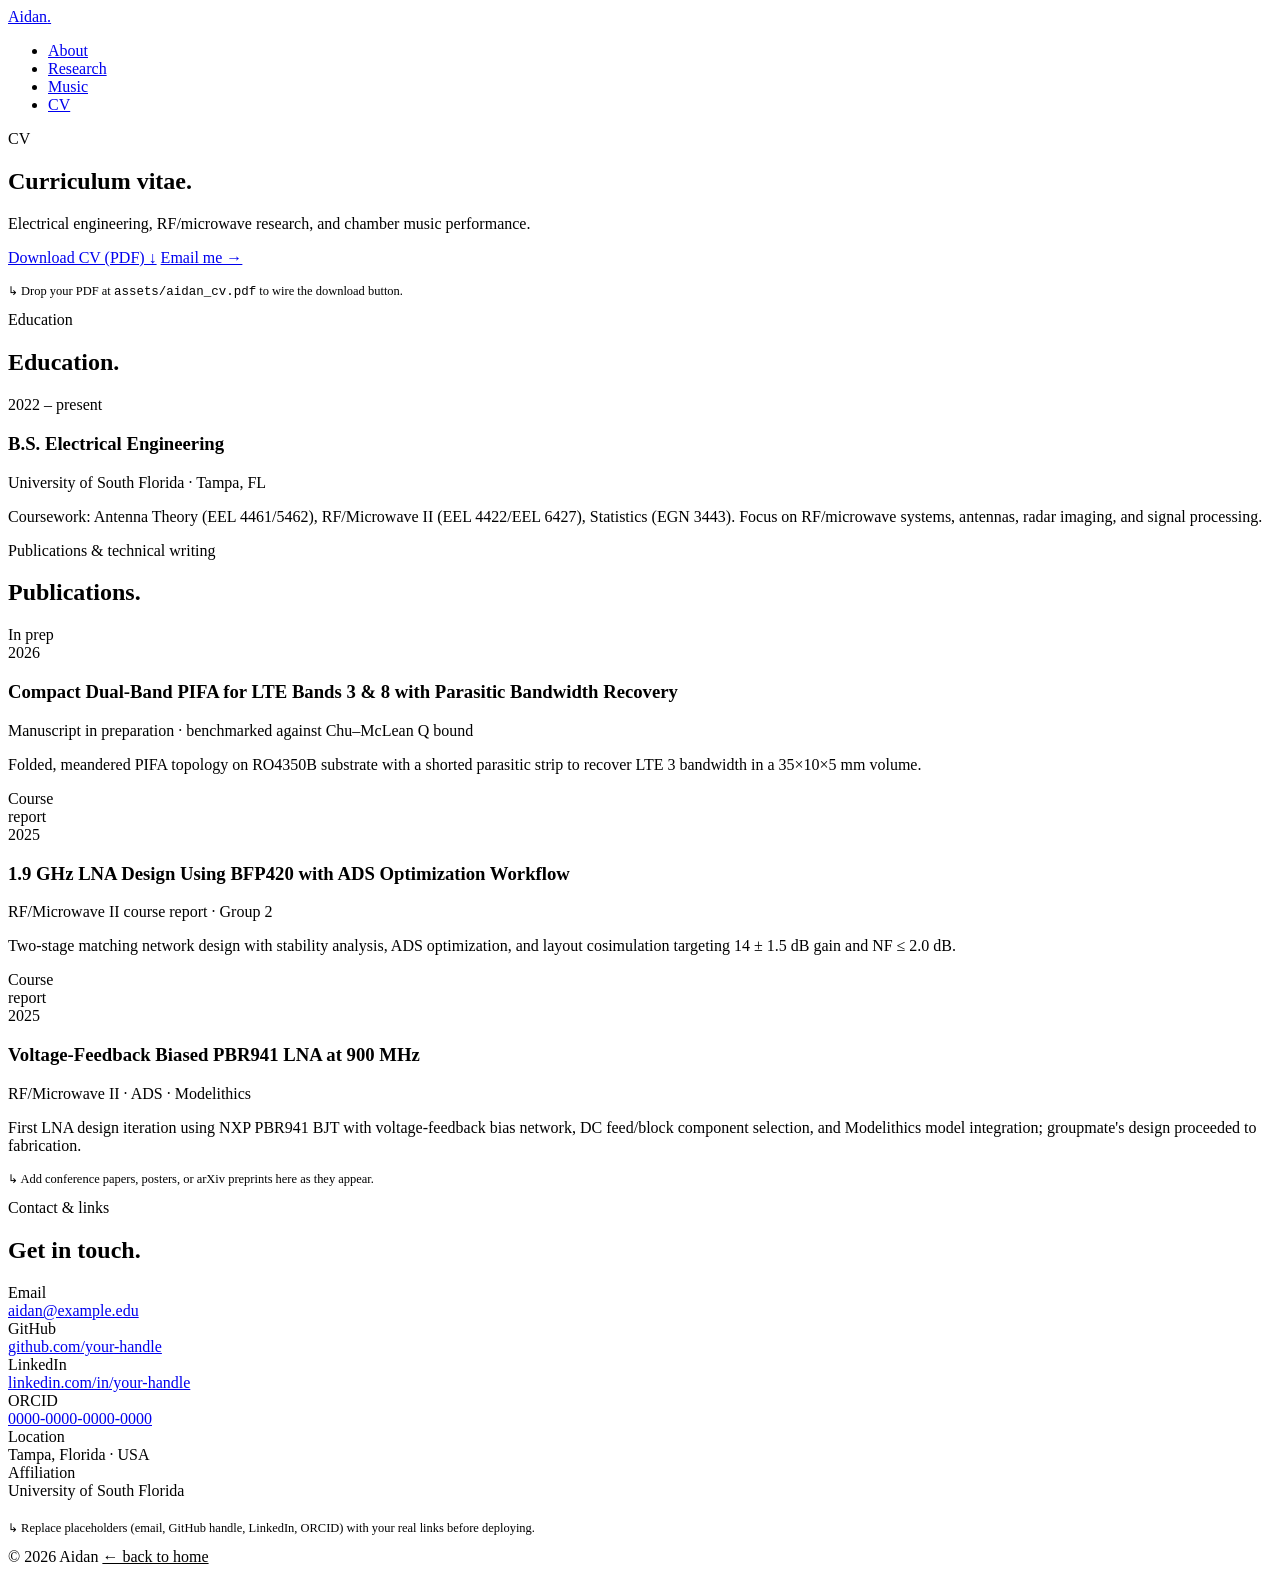
==== cv.html @ 599b4928 "Website" ====
<!DOCTYPE html>
<html lang="en">
<head>
<meta charset="UTF-8" />
<meta name="viewport" content="width=device-width, initial-scale=1.0" />
<title>CV — Aidan</title>
<meta name="description" content="CV, publications, and contact for Aidan." />
<link rel="stylesheet" href="assets/style.css" />
</head>
<body>

<header class="site">
  <nav class="site">
    <a href="index.html" class="brand">Aidan<span class="dot">.</span></a>
    <ul>
      <li><a href="index.html">About</a></li>
      <li><a href="research.html">Research</a></li>
      <li><a href="music.html">Music</a></li>
      <li><a href="cv.html" class="active">CV</a></li>
    </ul>
  </nav>
</header>

<main>

  <section>
    <span class="eyebrow">CV</span>
    <h2>Curriculum vitae.</h2>
    <p class="lead">Electrical engineering, RF/microwave research, and chamber music performance.</p>
    <div class="cta-row" style="margin-top:1rem;">
      <a href="assets/aidan_cv.pdf" class="btn">Download CV (PDF) ↓</a>
      <a href="mailto:aidan@example.edu" class="btn burgundy">Email me →</a>
    </div>
    <p style="margin-top:1rem; font-family:var(--mono); font-size:0.78rem; color:var(--muted);">
      ↳ Drop your PDF at <code>assets/aidan_cv.pdf</code> to wire the download button.
    </p>
  </section>

  <section>
    <span class="eyebrow eng">Education</span>
    <h2>Education.</h2>
    <div class="entry">
      <div class="side">2022 – present</div>
      <div class="body">
        <h3>B.S. Electrical Engineering</h3>
        <div class="meta">University of South Florida · Tampa, FL</div>
        <p>Coursework: Antenna Theory (EEL 4461/5462), RF/Microwave II (EEL 4422/EEL 6427), Statistics (EGN 3443). Focus on RF/microwave systems, antennas, radar imaging, and signal processing.</p>
      </div>
    </div>
  </section>

  <section>
    <span class="eyebrow eng">Publications &amp; technical writing</span>
    <h2>Publications.</h2>

    <div class="entry">
      <div class="side">In prep<br />2026</div>
      <div class="body">
        <h3>Compact Dual-Band PIFA for LTE Bands 3 &amp; 8 with Parasitic Bandwidth Recovery</h3>
        <div class="meta">Manuscript in preparation · benchmarked against Chu–McLean Q bound</div>
        <p>Folded, meandered PIFA topology on RO4350B substrate with a shorted parasitic strip to recover LTE 3 bandwidth in a 35×10×5 mm volume.</p>
      </div>
    </div>

    <div class="entry">
      <div class="side">Course<br />report<br />2025</div>
      <div class="body">
        <h3>1.9 GHz LNA Design Using BFP420 with ADS Optimization Workflow</h3>
        <div class="meta">RF/Microwave II course report · Group 2</div>
        <p>Two-stage matching network design with stability analysis, ADS optimization, and layout cosimulation targeting 14 ± 1.5 dB gain and NF ≤ 2.0 dB.</p>
      </div>
    </div>

    <div class="entry">
      <div class="side">Course<br />report<br />2025</div>
      <div class="body">
        <h3>Voltage-Feedback Biased PBR941 LNA at 900 MHz</h3>
        <div class="meta">RF/Microwave II · ADS · Modelithics</div>
        <p>First LNA design iteration using NXP PBR941 BJT with voltage-feedback bias network, DC feed/block component selection, and Modelithics model integration; groupmate's design proceeded to fabrication.</p>
      </div>
    </div>

    <p style="font-family:var(--mono); font-size:0.78rem; color:var(--muted); margin-top:1rem;">
      ↳ Add conference papers, posters, or arXiv preprints here as they appear.
    </p>
  </section>

  <section>
    <span class="eyebrow">Contact &amp; links</span>
    <h2>Get in touch.</h2>
    <div class="contact-grid">
      <div class="contact-card">
        <div class="label">Email</div>
        <div class="value"><a href="mailto:aidan@example.edu">aidan@example.edu</a></div>
      </div>
      <div class="contact-card">
        <div class="label">GitHub</div>
        <div class="value"><a href="https://github.com/your-handle">github.com/your-handle</a></div>
      </div>
      <div class="contact-card">
        <div class="label">LinkedIn</div>
        <div class="value"><a href="https://linkedin.com/in/your-handle">linkedin.com/in/your-handle</a></div>
      </div>
      <div class="contact-card">
        <div class="label">ORCID</div>
        <div class="value"><a href="https://orcid.org/0000-0000-0000-0000">0000-0000-0000-0000</a></div>
      </div>
      <div class="contact-card">
        <div class="label">Location</div>
        <div class="value">Tampa, Florida · USA</div>
      </div>
      <div class="contact-card">
        <div class="label">Affiliation</div>
        <div class="value">University of South Florida</div>
      </div>
    </div>
    <p style="margin-top:1.25rem; font-family:var(--mono); font-size:0.78rem; color:var(--muted);">
      ↳ Replace placeholders (email, GitHub handle, LinkedIn, ORCID) with your real links before deploying.
    </p>
  </section>

</main>

<footer class="site">
  <span>© 2026 Aidan</span>
  <span><a href="index.html" style="color:inherit;">← back to home</a></span>
</footer>

</body>
</html>
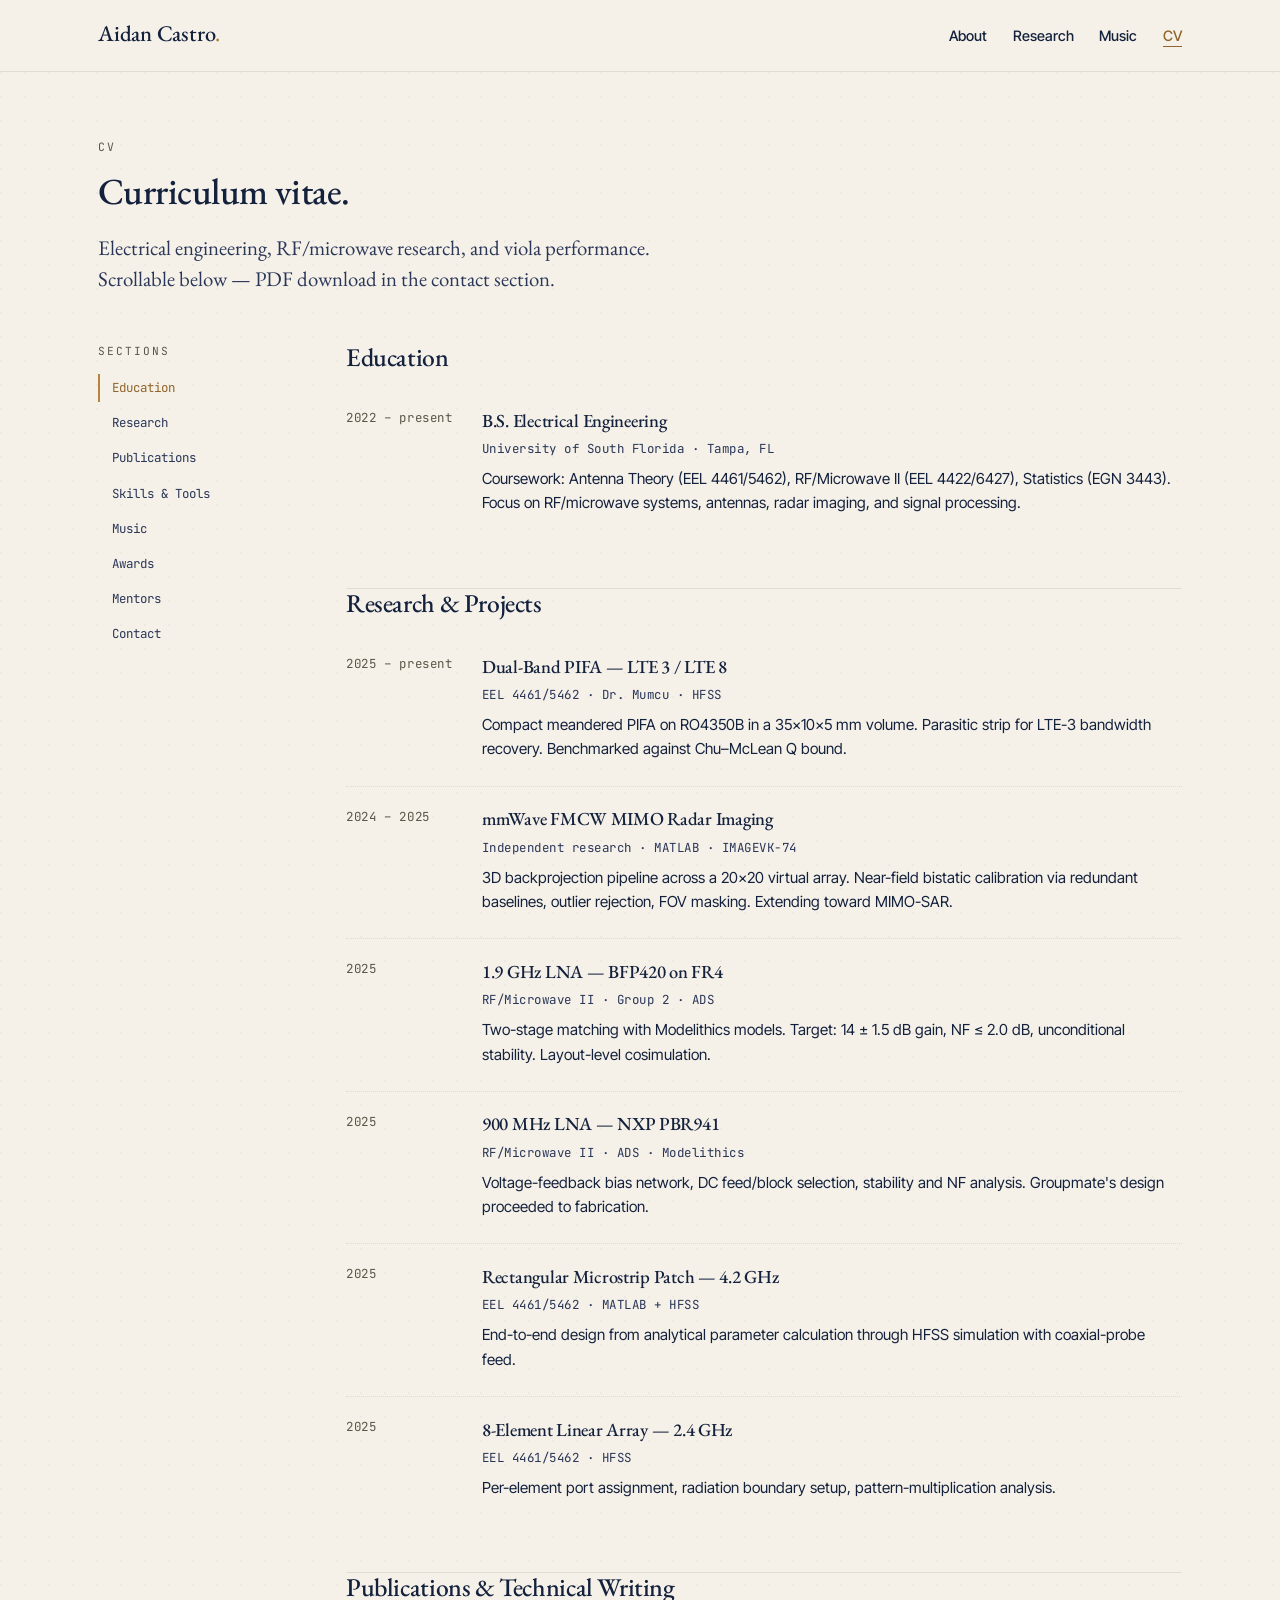
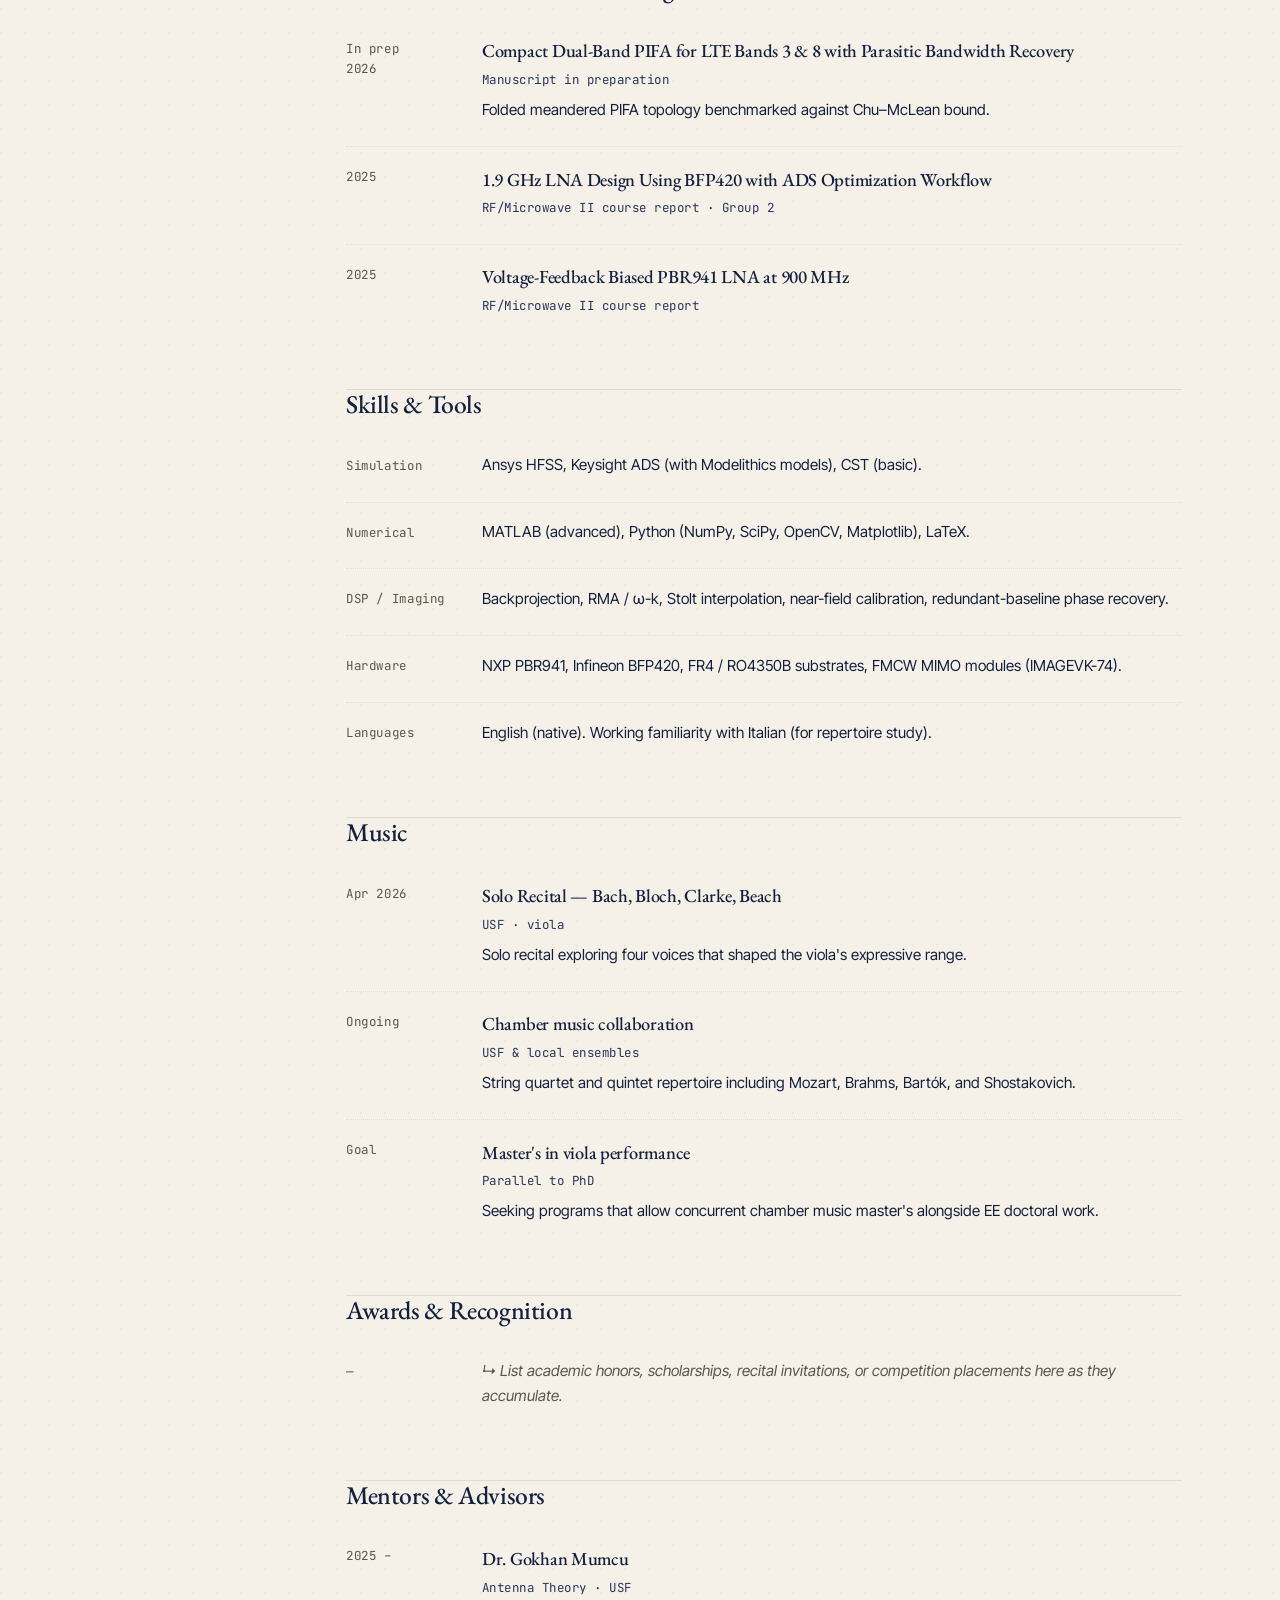
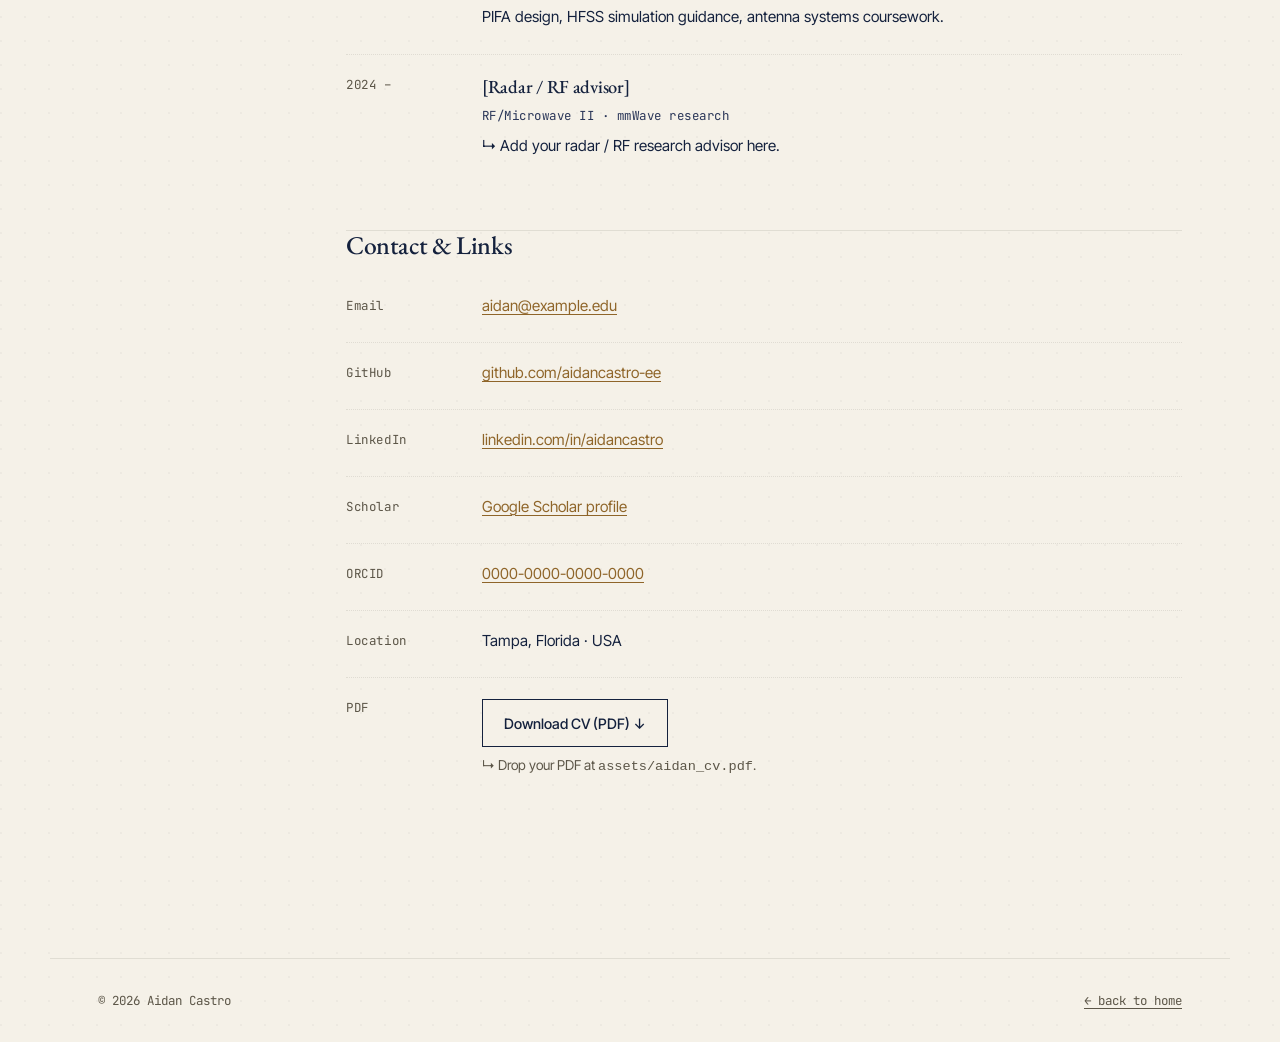
==== commit 25f59e34: "no folders" ====
--- a/cv.html
+++ b/cv.html
@@ -3,15 +3,15 @@
 <head>
 <meta charset="UTF-8" />
 <meta name="viewport" content="width=device-width, initial-scale=1.0" />
-<title>CV — Aidan</title>
-<meta name="description" content="CV, publications, and contact for Aidan." />
+<title>CV — Aidan Castro</title>
+<meta name="description" content="Scrollable CV for Aidan Castro — electrical engineering, RF/microwave research, viola performance." />
 <link rel="stylesheet" href="assets/style.css" />
 </head>
 <body>
 
 <header class="site">
   <nav class="site">
-    <a href="index.html" class="brand">Aidan<span class="dot">.</span></a>
+    <a href="index.html" class="brand">Aidan Castro<span class="dot">.</span></a>
     <ul>
       <li><a href="index.html">About</a></li>
       <li><a href="research.html">Research</a></li>
@@ -23,108 +23,268 @@
 
 <main>
 
-  <section>
+  <section style="border-bottom: none; padding-bottom: 1rem;">
     <span class="eyebrow">CV</span>
     <h2>Curriculum vitae.</h2>
-    <p class="lead">Electrical engineering, RF/microwave research, and chamber music performance.</p>
-    <div class="cta-row" style="margin-top:1rem;">
-      <a href="assets/aidan_cv.pdf" class="btn">Download CV (PDF) ↓</a>
-      <a href="mailto:aidan@example.edu" class="btn burgundy">Email me →</a>
-    </div>
-    <p style="margin-top:1rem; font-family:var(--mono); font-size:0.78rem; color:var(--muted);">
-      ↳ Drop your PDF at <code>assets/aidan_cv.pdf</code> to wire the download button.
-    </p>
+    <p class="lead">Electrical engineering, RF/microwave research, and viola performance. Scrollable below — PDF download in the contact section.</p>
   </section>
 
-  <section>
-    <span class="eyebrow eng">Education</span>
-    <h2>Education.</h2>
-    <div class="entry">
-      <div class="side">2022 – present</div>
-      <div class="body">
-        <h3>B.S. Electrical Engineering</h3>
-        <div class="meta">University of South Florida · Tampa, FL</div>
-        <p>Coursework: Antenna Theory (EEL 4461/5462), RF/Microwave II (EEL 4422/EEL 6427), Statistics (EGN 3443). Focus on RF/microwave systems, antennas, radar imaging, and signal processing.</p>
+  <section style="padding-top: 0; border-bottom: none;">
+    <div class="cv-layout">
+
+      <!-- Sticky left nav -->
+      <aside class="cv-nav">
+        <div class="label">Sections</div>
+        <ul>
+          <li><a href="#education" class="active">Education</a></li>
+          <li><a href="#research">Research</a></li>
+          <li><a href="#publications">Publications</a></li>
+          <li><a href="#skills">Skills &amp; Tools</a></li>
+          <li><a href="#music">Music</a></li>
+          <li><a href="#awards">Awards</a></li>
+          <li><a href="#mentors">Mentors</a></li>
+          <li><a href="#contact">Contact</a></li>
+        </ul>
+      </aside>
+
+      <!-- Scrolling content -->
+      <div class="cv-content">
+
+        <section id="education">
+          <h2>Education</h2>
+          <div class="cv-item">
+            <div class="when">2022 – present</div>
+            <div>
+              <h4>B.S. Electrical Engineering</h4>
+              <div class="where">University of South Florida · Tampa, FL</div>
+              <p>Coursework: Antenna Theory (EEL 4461/5462), RF/Microwave II (EEL 4422/6427), Statistics (EGN 3443). Focus on RF/microwave systems, antennas, radar imaging, and signal processing.</p>
+            </div>
+          </div>
+        </section>
+
+        <section id="research">
+          <h2>Research &amp; Projects</h2>
+          <div class="cv-item">
+            <div class="when">2025 – present</div>
+            <div>
+              <h4>Dual-Band PIFA — LTE 3 / LTE 8</h4>
+              <div class="where">EEL 4461/5462 · Dr. Mumcu · HFSS</div>
+              <p>Compact meandered PIFA on RO4350B in a 35×10×5 mm volume. Parasitic strip for LTE-3 bandwidth recovery. Benchmarked against Chu&ndash;McLean Q bound.</p>
+            </div>
+          </div>
+          <div class="cv-item">
+            <div class="when">2024 – 2025</div>
+            <div>
+              <h4>mmWave FMCW MIMO Radar Imaging</h4>
+              <div class="where">Independent research · MATLAB · IMAGEVK-74</div>
+              <p>3D backprojection pipeline across a 20×20 virtual array. Near-field bistatic calibration via redundant baselines, outlier rejection, FOV masking. Extending toward MIMO-SAR.</p>
+            </div>
+          </div>
+          <div class="cv-item">
+            <div class="when">2025</div>
+            <div>
+              <h4>1.9 GHz LNA — BFP420 on FR4</h4>
+              <div class="where">RF/Microwave II · Group 2 · ADS</div>
+              <p>Two-stage matching with Modelithics models. Target: 14 ± 1.5 dB gain, NF ≤ 2.0 dB, unconditional stability. Layout-level cosimulation.</p>
+            </div>
+          </div>
+          <div class="cv-item">
+            <div class="when">2025</div>
+            <div>
+              <h4>900 MHz LNA — NXP PBR941</h4>
+              <div class="where">RF/Microwave II · ADS · Modelithics</div>
+              <p>Voltage-feedback bias network, DC feed/block selection, stability and NF analysis. Groupmate's design proceeded to fabrication.</p>
+            </div>
+          </div>
+          <div class="cv-item">
+            <div class="when">2025</div>
+            <div>
+              <h4>Rectangular Microstrip Patch — 4.2 GHz</h4>
+              <div class="where">EEL 4461/5462 · MATLAB + HFSS</div>
+              <p>End-to-end design from analytical parameter calculation through HFSS simulation with coaxial-probe feed.</p>
+            </div>
+          </div>
+          <div class="cv-item">
+            <div class="when">2025</div>
+            <div>
+              <h4>8-Element Linear Array — 2.4 GHz</h4>
+              <div class="where">EEL 4461/5462 · HFSS</div>
+              <p>Per-element port assignment, radiation boundary setup, pattern-multiplication analysis.</p>
+            </div>
+          </div>
+        </section>
+
+        <section id="publications">
+          <h2>Publications &amp; Technical Writing</h2>
+          <div class="cv-item">
+            <div class="when">In prep<br>2026</div>
+            <div>
+              <h4>Compact Dual-Band PIFA for LTE Bands 3 &amp; 8 with Parasitic Bandwidth Recovery</h4>
+              <div class="where">Manuscript in preparation</div>
+              <p>Folded meandered PIFA topology benchmarked against Chu&ndash;McLean bound.</p>
+            </div>
+          </div>
+          <div class="cv-item">
+            <div class="when">2025</div>
+            <div>
+              <h4>1.9 GHz LNA Design Using BFP420 with ADS Optimization Workflow</h4>
+              <div class="where">RF/Microwave II course report · Group 2</div>
+            </div>
+          </div>
+          <div class="cv-item">
+            <div class="when">2025</div>
+            <div>
+              <h4>Voltage-Feedback Biased PBR941 LNA at 900 MHz</h4>
+              <div class="where">RF/Microwave II course report</div>
+            </div>
+          </div>
+        </section>
+
+        <section id="skills">
+          <h2>Skills &amp; Tools</h2>
+          <div class="cv-item">
+            <div class="when">Simulation</div>
+            <div><p>Ansys HFSS, Keysight ADS (with Modelithics models), CST (basic).</p></div>
+          </div>
+          <div class="cv-item">
+            <div class="when">Numerical</div>
+            <div><p>MATLAB (advanced), Python (NumPy, SciPy, OpenCV, Matplotlib), LaTeX.</p></div>
+          </div>
+          <div class="cv-item">
+            <div class="when">DSP / Imaging</div>
+            <div><p>Backprojection, RMA / ω-k, Stolt interpolation, near-field calibration, redundant-baseline phase recovery.</p></div>
+          </div>
+          <div class="cv-item">
+            <div class="when">Hardware</div>
+            <div><p>NXP PBR941, Infineon BFP420, FR4 / RO4350B substrates, FMCW MIMO modules (IMAGEVK-74).</p></div>
+          </div>
+          <div class="cv-item">
+            <div class="when">Languages</div>
+            <div><p>English (native). Working familiarity with Italian (for repertoire study).</p></div>
+          </div>
+        </section>
+
+        <section id="music">
+          <h2>Music</h2>
+          <div class="cv-item">
+            <div class="when">Apr 2026</div>
+            <div>
+              <h4>Solo Recital — Bach, Bloch, Clarke, Beach</h4>
+              <div class="where">USF · viola</div>
+              <p>Solo recital exploring four voices that shaped the viola's expressive range.</p>
+            </div>
+          </div>
+          <div class="cv-item">
+            <div class="when">Ongoing</div>
+            <div>
+              <h4>Chamber music collaboration</h4>
+              <div class="where">USF &amp; local ensembles</div>
+              <p>String quartet and quintet repertoire including Mozart, Brahms, Bartók, and Shostakovich.</p>
+            </div>
+          </div>
+          <div class="cv-item">
+            <div class="when">Goal</div>
+            <div>
+              <h4>Master's in viola performance</h4>
+              <div class="where">Parallel to PhD</div>
+              <p>Seeking programs that allow concurrent chamber music master's alongside EE doctoral work.</p>
+            </div>
+          </div>
+        </section>
+
+        <section id="awards">
+          <h2>Awards &amp; Recognition</h2>
+          <div class="cv-item">
+            <div class="when">—</div>
+            <div>
+              <p style="color: var(--ink-mute); font-style: italic;">↳ List academic honors, scholarships, recital invitations, or competition placements here as they accumulate.</p>
+            </div>
+          </div>
+        </section>
+
+        <section id="mentors">
+          <h2>Mentors &amp; Advisors</h2>
+          <div class="cv-item">
+            <div class="when">2025 –</div>
+            <div>
+              <h4>Dr. Gokhan Mumcu</h4>
+              <div class="where">Antenna Theory · USF</div>
+              <p>PIFA design, HFSS simulation guidance, antenna systems coursework.</p>
+            </div>
+          </div>
+          <div class="cv-item">
+            <div class="when">2024 –</div>
+            <div>
+              <h4>[Radar / RF advisor]</h4>
+              <div class="where">RF/Microwave II · mmWave research</div>
+              <p>↳ Add your radar / RF research advisor here.</p>
+            </div>
+          </div>
+        </section>
+
+        <section id="contact">
+          <h2>Contact &amp; Links</h2>
+          <div class="cv-item">
+            <div class="when">Email</div>
+            <div><p><a href="mailto:aidan@example.edu">aidan@example.edu</a></p></div>
+          </div>
+          <div class="cv-item">
+            <div class="when">GitHub</div>
+            <div><p><a href="https://github.com/aidancastro-ee">github.com/aidancastro-ee</a></p></div>
+          </div>
+          <div class="cv-item">
+            <div class="when">LinkedIn</div>
+            <div><p><a href="https://linkedin.com/in/aidancastro">linkedin.com/in/aidancastro</a></p></div>
+          </div>
+          <div class="cv-item">
+            <div class="when">Scholar</div>
+            <div><p><a href="https://scholar.google.com/">Google Scholar profile</a></p></div>
+          </div>
+          <div class="cv-item">
+            <div class="when">ORCID</div>
+            <div><p><a href="https://orcid.org/">0000-0000-0000-0000</a></p></div>
+          </div>
+          <div class="cv-item">
+            <div class="when">Location</div>
+            <div><p>Tampa, Florida · USA</p></div>
+          </div>
+          <div class="cv-item">
+            <div class="when">PDF</div>
+            <div>
+              <p><a href="assets/aidan_cv.pdf" class="btn ink" style="margin-top:0.25rem;">Download CV (PDF) ↓</a></p>
+              <p style="margin-top:0.5rem; color: var(--ink-mute); font-size: 0.85rem;">↳ Drop your PDF at <code>assets/aidan_cv.pdf</code>.</p>
+            </div>
+          </div>
+        </section>
+
       </div>
     </div>
   </section>
 
-  <section>
-    <span class="eyebrow eng">Publications &amp; technical writing</span>
-    <h2>Publications.</h2>
-
-    <div class="entry">
-      <div class="side">In prep<br />2026</div>
-      <div class="body">
-        <h3>Compact Dual-Band PIFA for LTE Bands 3 &amp; 8 with Parasitic Bandwidth Recovery</h3>
-        <div class="meta">Manuscript in preparation · benchmarked against Chu–McLean Q bound</div>
-        <p>Folded, meandered PIFA topology on RO4350B substrate with a shorted parasitic strip to recover LTE 3 bandwidth in a 35×10×5 mm volume.</p>
-      </div>
-    </div>
-
-    <div class="entry">
-      <div class="side">Course<br />report<br />2025</div>
-      <div class="body">
-        <h3>1.9 GHz LNA Design Using BFP420 with ADS Optimization Workflow</h3>
-        <div class="meta">RF/Microwave II course report · Group 2</div>
-        <p>Two-stage matching network design with stability analysis, ADS optimization, and layout cosimulation targeting 14 ± 1.5 dB gain and NF ≤ 2.0 dB.</p>
-      </div>
-    </div>
-
-    <div class="entry">
-      <div class="side">Course<br />report<br />2025</div>
-      <div class="body">
-        <h3>Voltage-Feedback Biased PBR941 LNA at 900 MHz</h3>
-        <div class="meta">RF/Microwave II · ADS · Modelithics</div>
-        <p>First LNA design iteration using NXP PBR941 BJT with voltage-feedback bias network, DC feed/block component selection, and Modelithics model integration; groupmate's design proceeded to fabrication.</p>
-      </div>
-    </div>
-
-    <p style="font-family:var(--mono); font-size:0.78rem; color:var(--muted); margin-top:1rem;">
-      ↳ Add conference papers, posters, or arXiv preprints here as they appear.
-    </p>
-  </section>
-
-  <section>
-    <span class="eyebrow">Contact &amp; links</span>
-    <h2>Get in touch.</h2>
-    <div class="contact-grid">
-      <div class="contact-card">
-        <div class="label">Email</div>
-        <div class="value"><a href="mailto:aidan@example.edu">aidan@example.edu</a></div>
-      </div>
-      <div class="contact-card">
-        <div class="label">GitHub</div>
-        <div class="value"><a href="https://github.com/your-handle">github.com/your-handle</a></div>
-      </div>
-      <div class="contact-card">
-        <div class="label">LinkedIn</div>
-        <div class="value"><a href="https://linkedin.com/in/your-handle">linkedin.com/in/your-handle</a></div>
-      </div>
-      <div class="contact-card">
-        <div class="label">ORCID</div>
-        <div class="value"><a href="https://orcid.org/0000-0000-0000-0000">0000-0000-0000-0000</a></div>
-      </div>
-      <div class="contact-card">
-        <div class="label">Location</div>
-        <div class="value">Tampa, Florida · USA</div>
-      </div>
-      <div class="contact-card">
-        <div class="label">Affiliation</div>
-        <div class="value">University of South Florida</div>
-      </div>
-    </div>
-    <p style="margin-top:1.25rem; font-family:var(--mono); font-size:0.78rem; color:var(--muted);">
-      ↳ Replace placeholders (email, GitHub handle, LinkedIn, ORCID) with your real links before deploying.
-    </p>
-  </section>
-
 </main>
 
 <footer class="site">
-  <span>© 2026 Aidan</span>
+  <span>© 2026 Aidan Castro</span>
   <span><a href="index.html" style="color:inherit;">← back to home</a></span>
 </footer>
 
+<!-- Sticky-nav active-section highlighting -->
+<script>
+(function() {
+  const links = document.querySelectorAll('.cv-nav a');
+  const sections = Array.from(links).map(a => document.querySelector(a.getAttribute('href'))).filter(Boolean);
+  function onScroll() {
+    let activeIdx = 0;
+    const offset = 120;
+    for (let i = 0; i < sections.length; i++) {
+      if (sections[i].getBoundingClientRect().top - offset <= 0) activeIdx = i;
+    }
+    links.forEach((a, i) => a.classList.toggle('active', i === activeIdx));
+  }
+  window.addEventListener('scroll', onScroll, { passive: true });
+  onScroll();
+})();
+</script>
+
 </body>
 </html>
--- a/assets/style.css
+++ b/assets/style.css
@@ -0,0 +1,491 @@
+/* ============================================================
+   Aidan Castro — personal site v2
+   Warm dual-identity: engineering copper + music burgundy
+   References: Valtorta (Owlstown), Rumpf (raymondrumpf.com)
+   ============================================================ */
+
+@import url('https://fonts.googleapis.com/css2?family=EB+Garamond:ital,wght@0,400;0,500;0,600;1,400&family=Inter+Tight:wght@400;500;600;700&family=JetBrains+Mono:wght@400;500&display=swap');
+
+:root {
+  --paper:        #f5f1e8;
+  --paper-deep:   #ebe4d3;
+  --paper-dark:   #1f1c14;
+  --ink:          #14213d;
+  --ink-soft:     #2a3658;
+  --ink-mute:     #5c5648;
+
+  --copper:       #b8843d;
+  --copper-deep:  #8f6529;
+  --copper-soft:  #d4a368;
+
+  --burgundy:     #7a2e2e;
+  --burgundy-soft:#a14545;
+
+  --rule:         #2a26201a;
+  --rule-strong:  #2a262033;
+
+  --serif: 'EB Garamond', 'Iowan Old Style', Georgia, serif;
+  --sans:  'Inter Tight', -apple-system, BlinkMacSystemFont, sans-serif;
+  --mono:  'JetBrains Mono', ui-monospace, 'SF Mono', Menlo, monospace;
+
+  --maxw: 1180px;
+  --gutter: clamp(1.25rem, 4vw, 3rem);
+}
+
+* { box-sizing: border-box; margin: 0; padding: 0; }
+html { scroll-behavior: smooth; }
+
+body {
+  background: var(--paper);
+  color: var(--ink);
+  font-family: var(--sans);
+  font-size: 17px;
+  line-height: 1.6;
+  -webkit-font-smoothing: antialiased;
+  -moz-osx-font-smoothing: grayscale;
+  background-image: radial-gradient(circle at 1px 1px, rgba(42,38,32,0.035) 1px, transparent 0);
+  background-size: 24px 24px;
+}
+
+/* nav */
+header.site {
+  border-bottom: 1px solid var(--rule);
+  position: sticky; top: 0; z-index: 50;
+  backdrop-filter: blur(10px);
+  background: rgba(245,241,232,0.92);
+}
+nav.site {
+  max-width: var(--maxw); margin: 0 auto;
+  padding: 1rem var(--gutter);
+  display: flex; align-items: baseline; justify-content: space-between; gap: 2rem;
+}
+nav.site .brand {
+  font-family: var(--serif); font-size: 1.4rem; font-weight: 500;
+  letter-spacing: -0.01em; text-decoration: none; color: var(--ink);
+}
+nav.site .brand .dot { color: var(--copper); }
+nav.site ul {
+  list-style: none; display: flex; gap: 1.6rem;
+  font-family: var(--sans); font-size: 0.9rem; font-weight: 500;
+}
+nav.site a {
+  color: var(--ink); text-decoration: none;
+  padding-bottom: 2px; border-bottom: 1px solid transparent;
+  transition: border-color 0.2s, color 0.2s;
+}
+nav.site a:hover { border-bottom-color: var(--copper); }
+nav.site a.active { color: var(--copper-deep); border-bottom-color: var(--copper-deep); }
+nav.site a.active.music { color: var(--burgundy); border-bottom-color: var(--burgundy); }
+
+main { max-width: var(--maxw); margin: 0 auto; padding: 0 var(--gutter); }
+section { padding: 3.75rem 0; border-bottom: 1px solid var(--rule); }
+section:last-of-type { border-bottom: none; }
+
+.eyebrow {
+  font-family: var(--mono); font-size: 0.72rem;
+  letter-spacing: 0.18em; text-transform: uppercase;
+  color: var(--ink-mute); margin-bottom: 0.85rem; display: inline-block;
+}
+.eyebrow.music { color: var(--burgundy); }
+.eyebrow.eng   { color: var(--copper-deep); }
+
+h1, h2, h3, h4 {
+  font-family: var(--serif); font-weight: 500;
+  letter-spacing: -0.015em; color: var(--ink);
+}
+h1 { font-size: clamp(2.3rem, 5.5vw, 3.8rem); line-height: 1.05; }
+h2 { font-size: clamp(1.7rem, 3.2vw, 2.3rem); line-height: 1.15; margin-bottom: 1.25rem; }
+h3 { font-size: 1.3rem; line-height: 1.3; margin-bottom: 0.5rem; }
+h4 { font-size: 1.05rem; font-weight: 600; }
+
+p { margin-bottom: 1rem; }
+p.lead {
+  font-family: var(--serif); font-size: 1.3rem; line-height: 1.5;
+  color: var(--ink-soft); max-width: 56ch;
+}
+
+a { color: var(--copper-deep); text-decoration-thickness: 1px; text-underline-offset: 3px; }
+a:hover { color: var(--copper); }
+a.music-link { color: var(--burgundy); }
+a.music-link:hover { color: var(--burgundy-soft); }
+
+/* HERO */
+.hero-v2 { padding-top: 0; border-bottom: 1px solid var(--rule); }
+.hero-banner {
+  height: 220px;
+  background:
+    linear-gradient(180deg, rgba(20,33,61,0) 60%, rgba(245,241,232,0.6) 100%),
+    repeating-linear-gradient(90deg, var(--ink) 0 1px, transparent 1px 18px),
+    repeating-linear-gradient(0deg, var(--ink) 0 1px, transparent 1px 18px),
+    linear-gradient(135deg, var(--paper-deep) 0%, var(--paper) 60%, #e6d9b8 100%);
+  background-blend-mode: multiply, multiply, multiply, normal;
+  opacity: 0.95; position: relative; overflow: hidden;
+}
+.hero-banner::after {
+  content: ''; position: absolute;
+  top: 50%; right: -50px;
+  width: 280px; height: 280px;
+  transform: translateY(-50%);
+  background: radial-gradient(circle,
+    transparent 30%, var(--copper) 30% 31%, transparent 31% 45%,
+    var(--copper) 45% 46%, transparent 46% 60%, var(--copper) 60% 61%, transparent 61%);
+  opacity: 0.25; border-radius: 50%;
+}
+.hero-identity {
+  max-width: var(--maxw); margin: 0 auto;
+  padding: 0 var(--gutter);
+  display: grid; grid-template-columns: 200px 1fr;
+  gap: 2rem; align-items: end;
+  position: relative; margin-top: -110px; padding-bottom: 2.5rem;
+}
+.headshot {
+  width: 200px; height: 200px; border-radius: 50%;
+  border: 5px solid var(--paper);
+  background: var(--paper-deep);
+  overflow: hidden;
+  box-shadow: 0 8px 24px rgba(20,33,61,0.15);
+  display: flex; align-items: center; justify-content: center;
+}
+.headshot img { width: 100%; height: 100%; object-fit: cover; }
+.headshot .placeholder {
+  font-family: var(--mono); font-size: 0.7rem;
+  text-align: center; color: var(--ink-mute); padding: 1rem;
+}
+.hero-identity .name-block { padding-bottom: 0.5rem; }
+.hero-identity h1 { margin-bottom: 0.4rem; }
+.hero-identity .role {
+  font-family: var(--mono); font-size: 0.78rem;
+  letter-spacing: 0.18em; text-transform: uppercase;
+  color: var(--copper-deep); margin-bottom: 1rem;
+}
+.hero-identity .affiliation {
+  font-family: var(--serif); font-size: 1.05rem;
+  color: var(--ink-soft); margin-bottom: 1rem;
+}
+.hero-identity .socials {
+  display: flex; gap: 0.6rem; flex-wrap: wrap;
+  font-family: var(--mono); font-size: 0.78rem; letter-spacing: 0.06em;
+}
+.hero-identity .socials a {
+  color: var(--ink); text-decoration: none;
+  padding: 0.35rem 0.7rem;
+  border: 1px solid var(--rule-strong); background: var(--paper);
+  transition: all 0.2s;
+}
+.hero-identity .socials a:hover {
+  background: var(--ink); color: var(--paper); border-color: var(--ink);
+}
+
+.tagline { padding: 3rem 0 2rem; }
+.tagline .lead-big {
+  font-family: var(--serif); font-style: italic;
+  font-size: clamp(1.5rem, 2.8vw, 2rem); line-height: 1.35;
+  color: var(--ink); max-width: 36ch; margin-bottom: 1.5rem;
+}
+.tagline .lead-big .copper { color: var(--copper-deep); font-style: normal; }
+.tagline .lead-big .burgundy { color: var(--burgundy); font-style: normal; }
+
+/* DESTINATION TILES (Rumpf-style) */
+.dest-grid {
+  display: grid; grid-template-columns: repeat(3, 1fr);
+  gap: 1.5rem; margin-top: 1.5rem;
+}
+.dest-tile {
+  display: flex; flex-direction: column;
+  text-decoration: none; color: inherit;
+  background: var(--paper);
+  border: 1px solid var(--rule-strong);
+  transition: transform 0.25s, box-shadow 0.25s, border-color 0.25s;
+  overflow: hidden;
+}
+.dest-tile:hover {
+  transform: translateY(-3px);
+  box-shadow: 0 12px 28px rgba(20,33,61,0.1);
+  border-color: var(--ink);
+}
+.dest-tile .tile-visual {
+  aspect-ratio: 4 / 3; background: var(--paper-deep);
+  position: relative; overflow: hidden;
+  display: flex; align-items: center; justify-content: center;
+}
+.dest-tile .tile-visual img { width: 100%; height: 100%; object-fit: cover; }
+.dest-tile .tile-visual .placeholder {
+  font-family: var(--mono); font-size: 0.78rem;
+  color: var(--ink-mute); text-align: center; padding: 1rem;
+}
+.dest-tile .tile-body { padding: 1.25rem 1.4rem 1.5rem; }
+.dest-tile .tile-eyebrow {
+  font-family: var(--mono); font-size: 0.7rem;
+  letter-spacing: 0.18em; text-transform: uppercase;
+  color: var(--copper-deep); margin-bottom: 0.6rem;
+}
+.dest-tile.music .tile-eyebrow { color: var(--burgundy); }
+.dest-tile.cv .tile-eyebrow { color: var(--ink-mute); }
+.dest-tile h3 { font-family: var(--serif); font-size: 1.4rem; margin-bottom: 0.45rem; }
+.dest-tile p { font-size: 0.93rem; color: var(--ink-soft); margin-bottom: 0.75rem; }
+.dest-tile .tile-arrow {
+  font-family: var(--mono); font-size: 0.8rem; letter-spacing: 0.06em;
+  color: var(--copper-deep);
+}
+.dest-tile.music .tile-arrow { color: var(--burgundy); }
+.dest-tile.cv .tile-arrow { color: var(--ink); }
+.dest-tile.eng { border-top: 3px solid var(--copper); }
+.dest-tile.music { border-top: 3px solid var(--burgundy); }
+.dest-tile.cv { border-top: 3px solid var(--ink); }
+
+/* BUTTONS */
+.btn {
+  display: inline-block; padding: 0.7rem 1.3rem;
+  font-family: var(--sans); font-size: 0.9rem; font-weight: 500;
+  text-decoration: none;
+  border: 1px solid var(--copper-deep); color: var(--copper-deep);
+  background: transparent;
+  transition: background 0.2s, color 0.2s;
+}
+.btn:hover { background: var(--copper-deep); color: var(--paper); }
+.btn.ink { border-color: var(--ink); color: var(--ink); }
+.btn.ink:hover { background: var(--ink); color: var(--paper); }
+.btn.burgundy { border-color: var(--burgundy); color: var(--burgundy); }
+.btn.burgundy:hover { background: var(--burgundy); color: var(--paper); }
+.cta-row { margin-top: 1.5rem; display: flex; gap: 1rem; flex-wrap: wrap; }
+
+/* PROJECT CARD GRID */
+.proj-grid {
+  display: grid; grid-template-columns: repeat(2, 1fr);
+  gap: 1.5rem; margin-top: 1.5rem;
+}
+.proj-card {
+  text-decoration: none; color: inherit;
+  background: var(--paper);
+  border: 1px solid var(--rule-strong);
+  border-top: 3px solid var(--copper);
+  display: flex; flex-direction: column;
+  transition: transform 0.25s, box-shadow 0.25s;
+}
+.proj-card:hover {
+  transform: translateY(-2px);
+  box-shadow: 0 10px 24px rgba(20,33,61,0.1);
+}
+.proj-card .visual {
+  aspect-ratio: 16 / 9; background: var(--paper-deep);
+  overflow: hidden; position: relative;
+}
+.proj-card .visual img { width: 100%; height: 100%; object-fit: cover; }
+.proj-card .visual .placeholder {
+  width: 100%; height: 100%;
+  display: flex; align-items: center; justify-content: center;
+  font-family: var(--mono); font-size: 0.78rem; color: var(--ink-mute);
+  background: repeating-linear-gradient(45deg, transparent 0 10px, rgba(20,33,61,0.04) 10px 11px);
+  text-align: center; padding: 1rem;
+}
+.proj-card .body { padding: 1.2rem 1.4rem 1.4rem; }
+.proj-card .body .when {
+  font-family: var(--mono); font-size: 0.7rem;
+  letter-spacing: 0.1em; color: var(--ink-mute);
+  text-transform: uppercase; margin-bottom: 0.4rem;
+}
+.proj-card h3 { font-family: var(--serif); font-size: 1.3rem; margin-bottom: 0.4rem; }
+.proj-card .body p { font-size: 0.92rem; color: var(--ink-soft); margin-bottom: 0.75rem; }
+
+.tags { display: flex; gap: 0.5rem; flex-wrap: wrap; }
+.tag {
+  font-family: var(--mono); font-size: 0.7rem;
+  padding: 0.2rem 0.55rem; background: var(--paper-deep);
+  color: var(--ink-soft); letter-spacing: 0.04em;
+}
+.tag.music { background: rgba(122,46,46,0.08); color: var(--burgundy); }
+
+/* PROJECT DETAIL */
+.proj-detail {
+  padding: 3rem 0; border-top: 1px solid var(--rule);
+  scroll-margin-top: 90px;
+}
+.proj-detail:first-of-type { border-top: none; }
+.proj-detail .meta {
+  font-family: var(--mono); font-size: 0.78rem;
+  letter-spacing: 0.05em; color: var(--ink-mute); margin-bottom: 0.6rem;
+}
+figure.project {
+  margin: 1.5rem 0 0.5rem;
+  border: 1px solid var(--rule-strong);
+  background: var(--paper-deep); padding: 1rem;
+}
+figure.project img { width: 100%; display: block; }
+figure.project .placeholder {
+  aspect-ratio: 16 / 9;
+  display: flex; align-items: center; justify-content: center;
+  background: repeating-linear-gradient(45deg, transparent 0 10px, rgba(20,33,61,0.04) 10px 11px);
+  color: var(--ink-mute); font-family: var(--mono); font-size: 0.85rem;
+  text-align: center; padding: 1rem;
+}
+figure.project figcaption {
+  font-family: var(--serif); font-style: italic;
+  font-size: 0.92rem; color: var(--ink-mute); margin-top: 0.6rem;
+}
+
+/* HORIZONTAL SCROLL STRIP */
+.scroll-strip {
+  display: flex; gap: 1rem;
+  overflow-x: auto; scroll-snap-type: x mandatory;
+  padding: 1rem 0 1.5rem;
+  margin: 0 calc(-1 * var(--gutter));
+  padding-left: var(--gutter); padding-right: var(--gutter);
+  scrollbar-width: thin;
+  scrollbar-color: var(--copper) transparent;
+}
+.scroll-strip::-webkit-scrollbar { height: 6px; }
+.scroll-strip::-webkit-scrollbar-thumb { background: var(--copper); border-radius: 3px; }
+.scroll-strip::-webkit-scrollbar-track { background: var(--paper-deep); }
+.scroll-card {
+  flex: 0 0 320px; scroll-snap-align: start;
+  background: var(--paper);
+  border: 1px solid var(--rule-strong);
+  border-top: 3px solid var(--burgundy);
+}
+.scroll-card.eng { border-top-color: var(--copper); }
+.scroll-card .photo { aspect-ratio: 4 / 3; background: var(--paper-deep); overflow: hidden; }
+.scroll-card .photo img { width: 100%; height: 100%; object-fit: cover; }
+.scroll-card .photo .placeholder {
+  width: 100%; height: 100%;
+  display: flex; align-items: center; justify-content: center;
+  font-family: var(--mono); font-size: 0.78rem; color: var(--ink-mute);
+  background: repeating-linear-gradient(45deg, transparent 0 10px, rgba(122,46,46,0.04) 10px 11px);
+}
+.scroll-card.eng .photo .placeholder {
+  background: repeating-linear-gradient(45deg, transparent 0 10px, rgba(184,132,61,0.06) 10px 11px);
+}
+.scroll-card .caption { padding: 0.85rem 1rem 1rem; }
+.scroll-card .caption h4 { font-family: var(--serif); font-size: 1.05rem; font-weight: 500; margin-bottom: 0.15rem; }
+.scroll-card .caption .sub {
+  font-family: var(--mono); font-size: 0.72rem;
+  color: var(--ink-mute); letter-spacing: 0.05em;
+}
+.scroll-hint {
+  font-family: var(--mono); font-size: 0.72rem;
+  color: var(--ink-mute); letter-spacing: 0.1em; margin-top: 0.25rem;
+}
+
+/* VIDEO EMBED GRID */
+.media-grid {
+  display: grid; grid-template-columns: repeat(auto-fit, minmax(300px, 1fr));
+  gap: 1.5rem; margin-top: 1.5rem;
+}
+.media-card {
+  border: 1px solid var(--rule-strong);
+  background: var(--paper);
+  border-top: 3px solid var(--burgundy);
+}
+.media-card .frame {
+  aspect-ratio: 16 / 9; background: #1a1611;
+  display: flex; align-items: center; justify-content: center;
+  color: var(--paper); font-family: var(--mono); font-size: 0.78rem;
+}
+.media-card .frame iframe { width: 100%; height: 100%; border: 0; }
+.media-card .label { padding: 1rem 1.25rem; }
+.media-card .label h4 { font-family: var(--serif); font-weight: 500; font-size: 1.1rem; margin-bottom: 0.2rem; }
+.media-card .label .sub { font-family: var(--mono); font-size: 0.72rem; color: var(--ink-mute); letter-spacing: 0.04em; }
+
+/* REPERTOIRE */
+.rep-table { width: 100%; border-collapse: collapse; margin-top: 1rem; font-size: 0.95rem; }
+.rep-table th, .rep-table td {
+  text-align: left; padding: 0.65rem 0.5rem; border-bottom: 1px solid var(--rule);
+}
+.rep-table th {
+  font-family: var(--mono); font-size: 0.72rem;
+  letter-spacing: 0.12em; text-transform: uppercase;
+  color: var(--ink-mute); font-weight: 500;
+}
+.rep-table td.composer { font-family: var(--serif); font-size: 1.05rem; }
+.rep-table td.work { font-family: var(--serif); font-style: italic; color: var(--ink-soft); }
+
+/* CV — sticky sidebar */
+.cv-layout {
+  display: grid; grid-template-columns: 200px 1fr;
+  gap: 3rem; margin-top: 1rem;
+}
+.cv-nav {
+  position: sticky; top: 90px; align-self: start;
+  font-family: var(--mono); font-size: 0.78rem;
+}
+.cv-nav .label {
+  font-size: 0.7rem; letter-spacing: 0.18em;
+  text-transform: uppercase; color: var(--ink-mute); margin-bottom: 0.85rem;
+}
+.cv-nav ul { list-style: none; display: flex; flex-direction: column; gap: 0.45rem; }
+.cv-nav a {
+  text-decoration: none; color: var(--ink-soft);
+  padding: 0.25rem 0;
+  border-left: 2px solid transparent;
+  padding-left: 0.75rem;
+  transition: color 0.2s, border-color 0.2s;
+  display: block;
+}
+.cv-nav a:hover, .cv-nav a.active {
+  color: var(--copper-deep); border-left-color: var(--copper);
+}
+.cv-content > section {
+  padding: 0 0 3rem; border-bottom: 1px solid var(--rule);
+  scroll-margin-top: 90px;
+}
+.cv-content > section:first-child { padding-top: 0; }
+.cv-content > section:last-child { border-bottom: none; }
+.cv-content h2 {
+  font-family: var(--serif); font-size: 1.6rem;
+  margin-bottom: 1rem; padding-top: 1.5rem;
+}
+.cv-content h2:first-child { padding-top: 0; }
+
+.cv-item {
+  display: grid; grid-template-columns: 7rem 1fr;
+  gap: 1.5rem; padding: 1.1rem 0;
+  border-bottom: 1px dotted var(--rule);
+}
+.cv-item:last-child { border-bottom: none; }
+.cv-item .when {
+  font-family: var(--mono); font-size: 0.78rem;
+  color: var(--ink-mute); letter-spacing: 0.05em; padding-top: 0.15rem;
+}
+.cv-item h4 { font-family: var(--serif); font-weight: 500; font-size: 1.15rem; margin-bottom: 0.25rem; }
+.cv-item .where {
+  font-family: var(--mono); font-size: 0.78rem;
+  color: var(--ink-soft); margin-bottom: 0.5rem; letter-spacing: 0.04em;
+}
+.cv-item p { font-size: 0.95rem; margin-bottom: 0.4rem; }
+
+/* FOOTER */
+footer.site {
+  border-top: 1px solid var(--rule);
+  padding: 2rem var(--gutter); margin-top: 3rem;
+  font-family: var(--mono); font-size: 0.78rem; color: var(--ink-mute);
+  display: flex; justify-content: space-between; flex-wrap: wrap; gap: 1rem;
+  max-width: var(--maxw); margin-left: auto; margin-right: auto;
+}
+
+/* RESPONSIVE */
+@media (max-width: 880px) {
+  .hero-identity { grid-template-columns: 1fr; gap: 1.25rem; margin-top: -90px; }
+  .headshot { width: 160px; height: 160px; }
+  .dest-grid { grid-template-columns: 1fr; }
+  .proj-grid { grid-template-columns: 1fr; }
+  .cv-layout { grid-template-columns: 1fr; gap: 1.5rem; }
+  .cv-nav {
+    position: relative; top: 0;
+    border-bottom: 1px solid var(--rule); padding-bottom: 1rem;
+  }
+  .cv-nav ul { flex-direction: row; flex-wrap: wrap; gap: 0.5rem 1rem; }
+  .cv-nav a { padding-left: 0; border-left: none; border-bottom: 2px solid transparent; }
+  .cv-nav a:hover, .cv-nav a.active { border-left: none; border-bottom-color: var(--copper); }
+  .cv-item { grid-template-columns: 1fr; gap: 0.4rem; }
+  nav.site ul { gap: 1rem; font-size: 0.82rem; }
+}
+
+@keyframes rise {
+  from { opacity: 0; transform: translateY(12px); }
+  to   { opacity: 1; transform: translateY(0); }
+}
+.hero-identity .name-block > * { animation: rise 0.7s ease-out backwards; }
+.hero-identity .name-block > *:nth-child(1) { animation-delay: 0.10s; }
+.hero-identity .name-block > *:nth-child(2) { animation-delay: 0.18s; }
+.hero-identity .name-block > *:nth-child(3) { animation-delay: 0.26s; }
+.hero-identity .name-block > *:nth-child(4) { animation-delay: 0.34s; }
+.headshot { animation: rise 0.7s ease-out 0.05s backwards; }
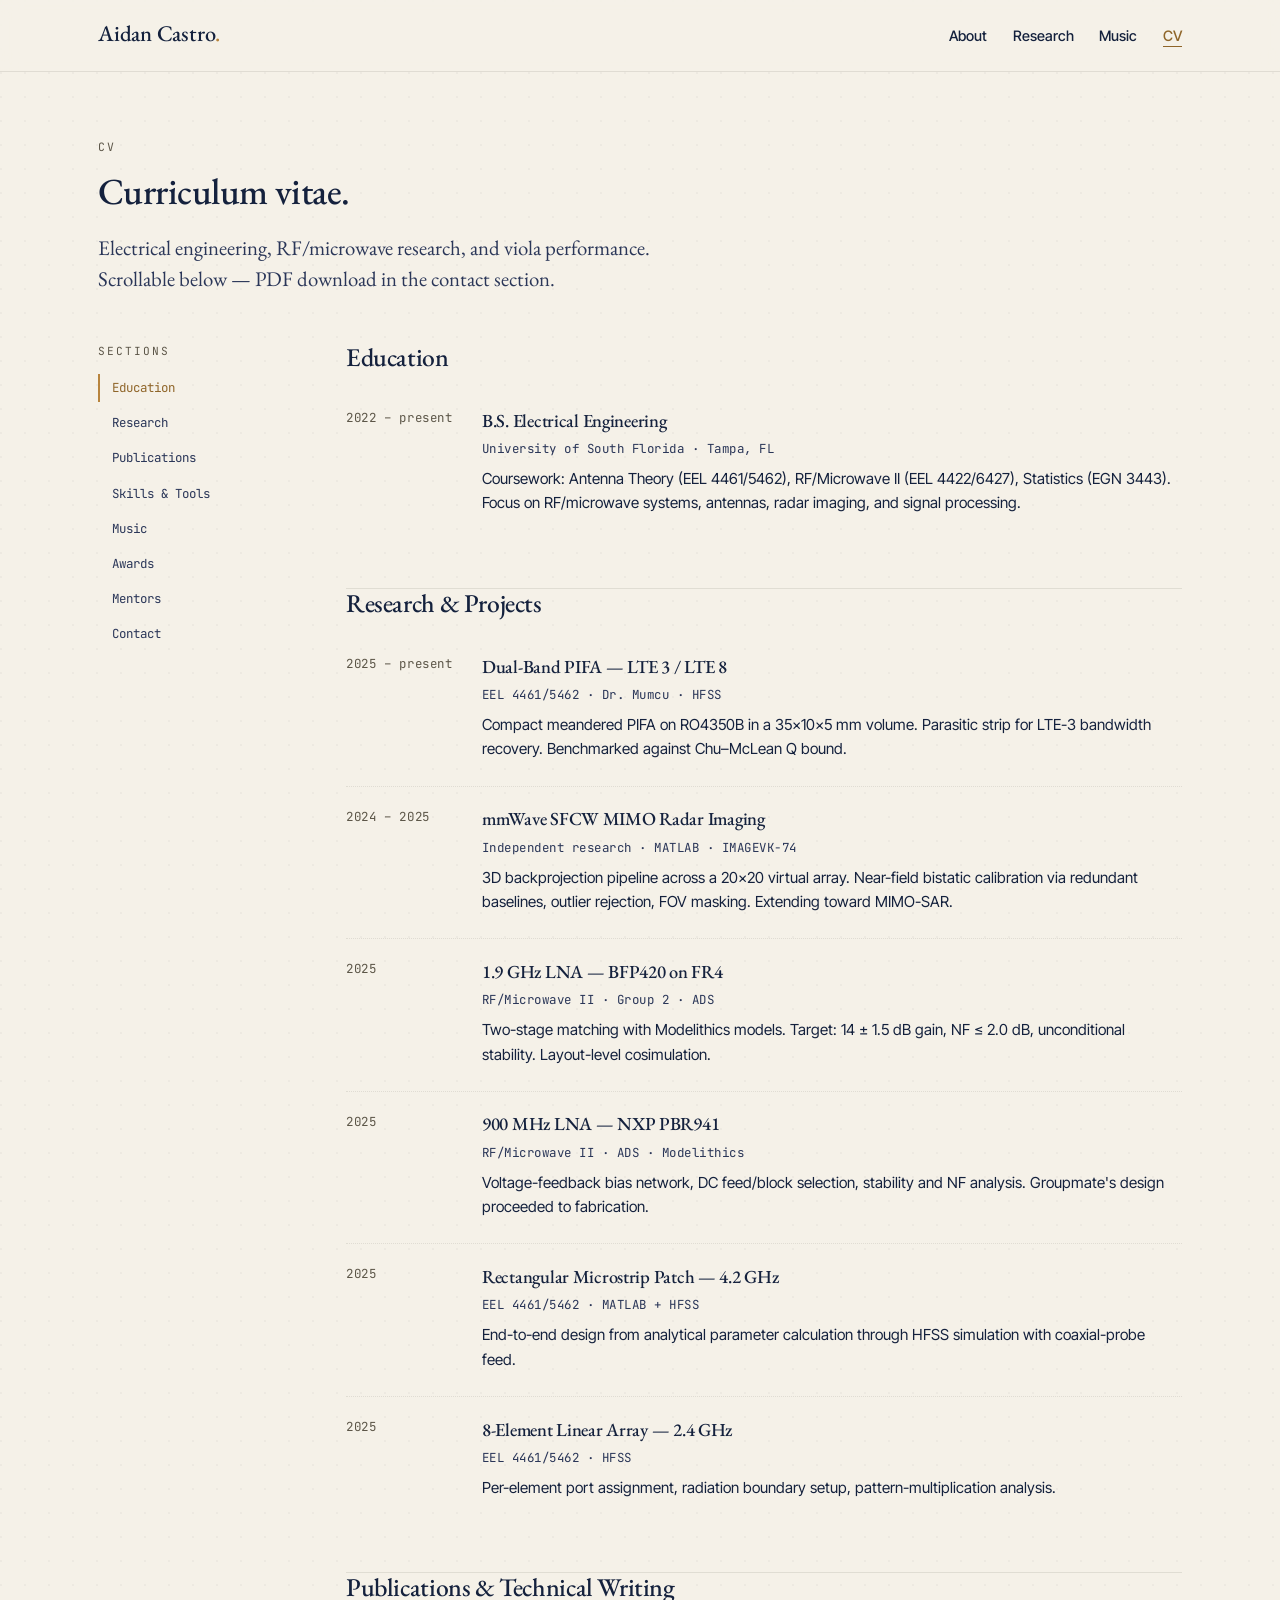
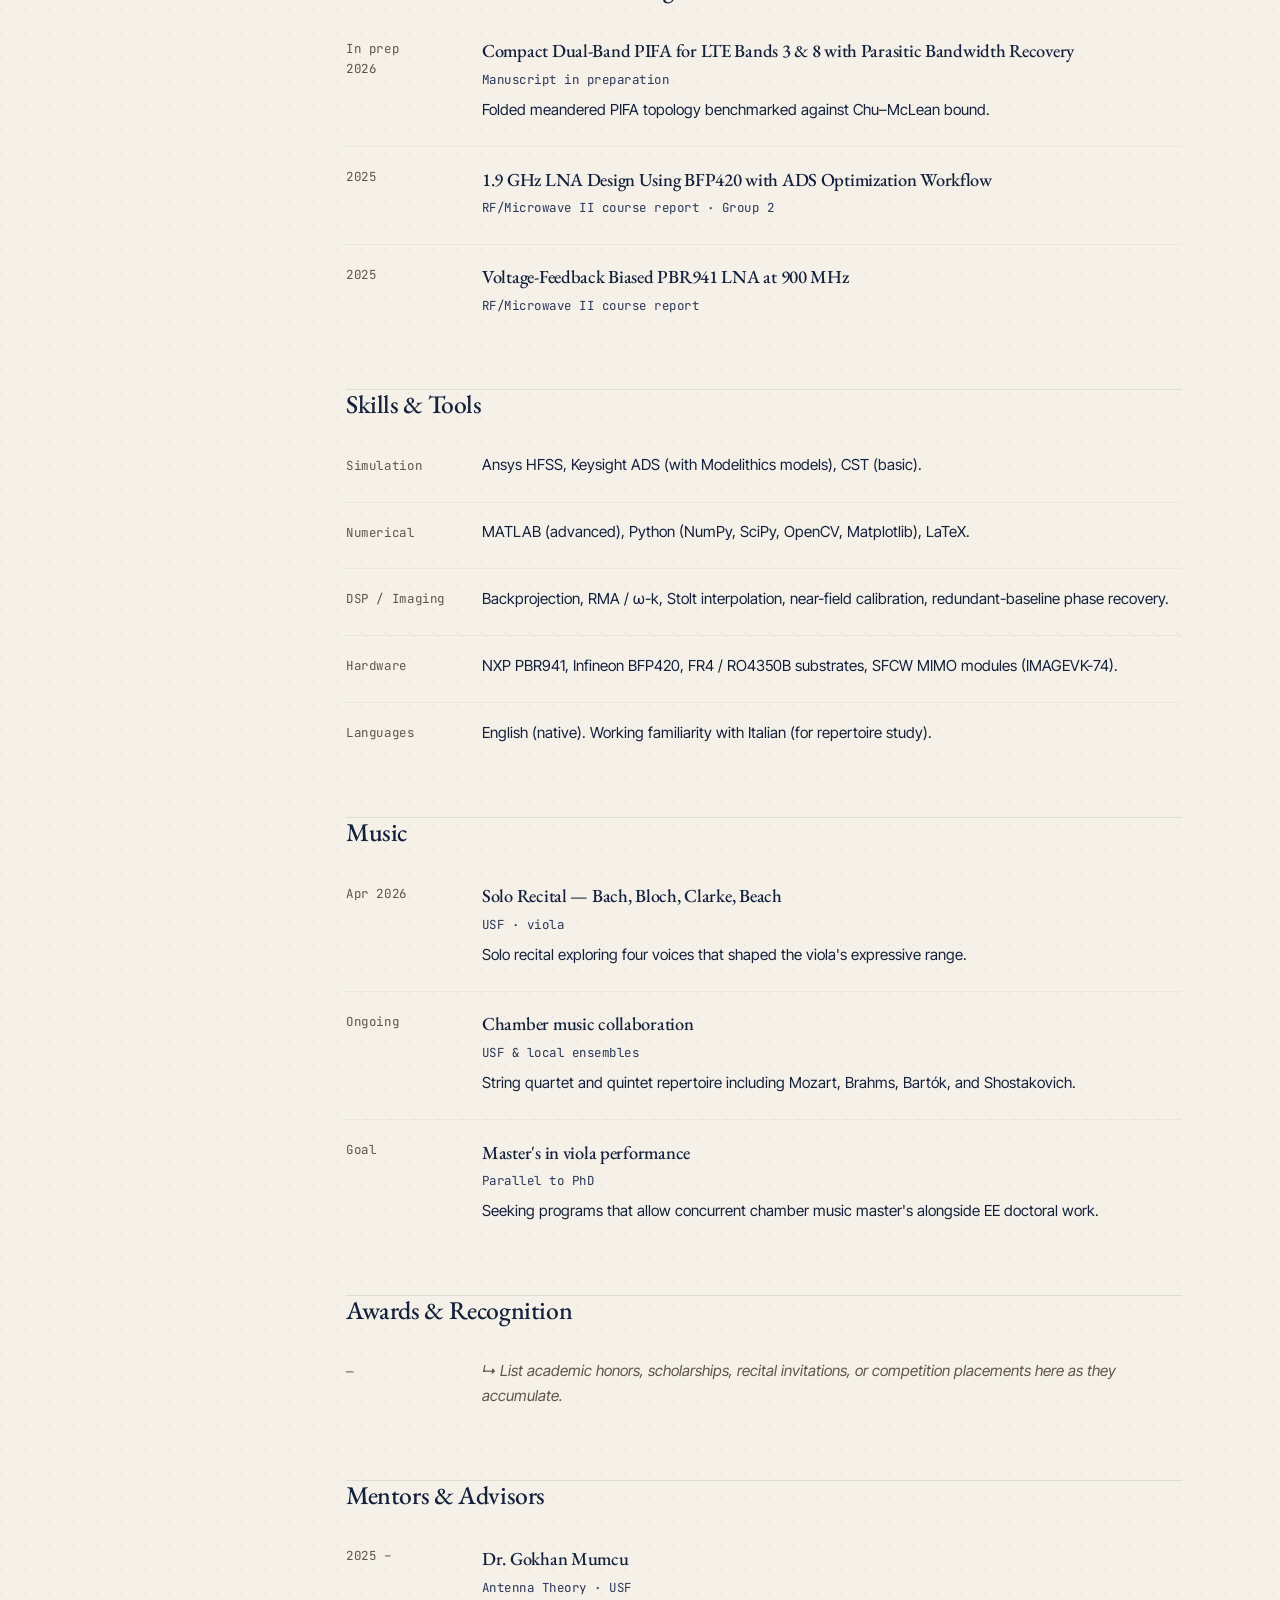
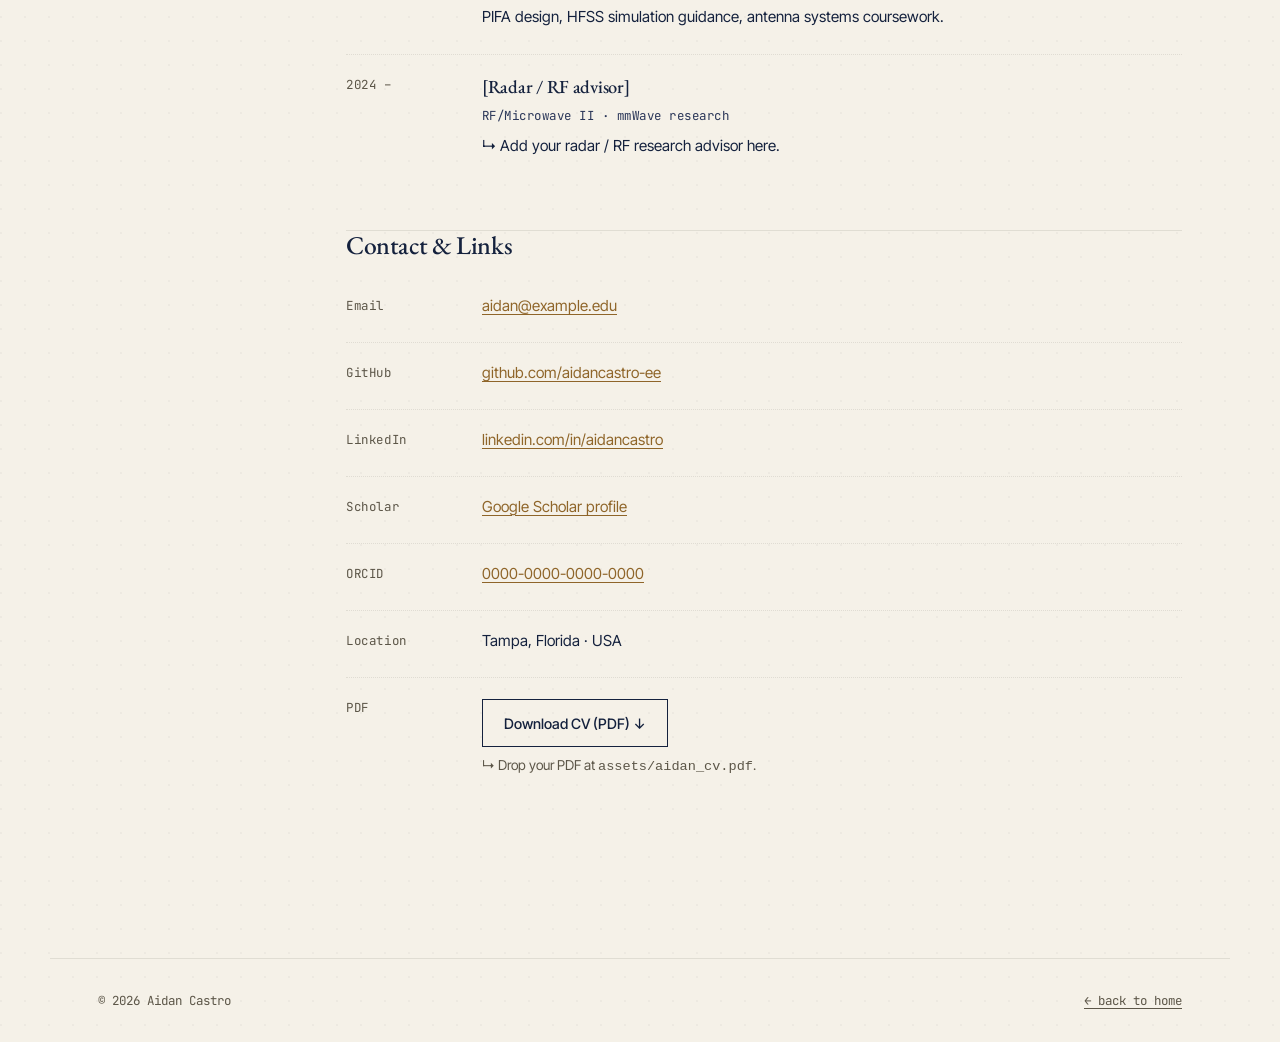
==== commit 41c8532c: "size fix" ====
--- a/cv.html
+++ b/cv.html
@@ -75,7 +75,7 @@
           <div class="cv-item">
             <div class="when">2024 – 2025</div>
             <div>
-              <h4>mmWave FMCW MIMO Radar Imaging</h4>
+              <h4>mmWave SFCW MIMO Radar Imaging</h4>
               <div class="where">Independent research · MATLAB · IMAGEVK-74</div>
               <p>3D backprojection pipeline across a 20×20 virtual array. Near-field bistatic calibration via redundant baselines, outlier rejection, FOV masking. Extending toward MIMO-SAR.</p>
             </div>
@@ -156,7 +156,7 @@
           </div>
           <div class="cv-item">
             <div class="when">Hardware</div>
-            <div><p>NXP PBR941, Infineon BFP420, FR4 / RO4350B substrates, FMCW MIMO modules (IMAGEVK-74).</p></div>
+            <div><p>NXP PBR941, Infineon BFP420, FR4 / RO4350B substrates, SFCW MIMO modules (IMAGEVK-74).</p></div>
           </div>
           <div class="cv-item">
             <div class="when">Languages</div>
--- a/assets/style.css
+++ b/assets/style.css
@@ -479,6 +479,79 @@
   nav.site ul { gap: 1rem; font-size: 0.82rem; }
 }
 
+/* CAROUSEL */
+.carousel {
+  position: relative;
+  background: var(--paper-deep);
+  overflow: hidden;
+}
+figure.project.carousel {
+  padding: 0;
+}
+.carousel-inner {
+  position: absolute;
+  inset: 0;
+  display: flex;
+  transition: transform 0.5s ease-in-out;
+}
+.carousel-item {
+  position: relative;
+  min-width: 100%;
+  flex-shrink: 0;
+  display: flex;
+  align-items: center;
+  justify-content: center;
+  background: var(--paper-deep);
+  overflow: hidden;
+}
+.carousel-item img {
+  width: 100%;
+  height: 100%;
+  object-fit: contain;
+  display: block;
+}
+.carousel-caption {
+  position: absolute;
+  bottom: 0;
+  left: 0;
+  right: 0;
+  padding: 0.45rem 1rem;
+  background: rgba(20,33,61,0.72);
+  color: var(--paper);
+  font-family: var(--serif);
+  font-style: italic;
+  font-size: 0.88rem;
+  text-align: center;
+  pointer-events: none;
+}
+.carousel-dots {
+  position: absolute;
+  bottom: 3rem;
+  left: 50%;
+  transform: translateX(-50%);
+  display: flex;
+  gap: 0.5rem;
+  z-index: 10;
+}
+.carousel-dot {
+  width: 10px;
+  height: 10px;
+  border-radius: 50%;
+  background: rgba(20,33,61,0.2);
+  border: 2px solid rgba(20,33,61,0.5);
+  cursor: pointer;
+  transition: background 0.3s ease, border-color 0.3s ease;
+  padding: 0;
+}
+.carousel-dot.active {
+  background: rgba(20,33,61,0.85);
+  border-color: rgba(20,33,61,0.85);
+}
+.carousel-dot:hover {
+  background: rgba(20,33,61,0.5);
+  border-color: rgba(20,33,61,0.7);
+}
+
 @keyframes rise {
   from { opacity: 0; transform: translateY(12px); }
   to   { opacity: 1; transform: translateY(0); }
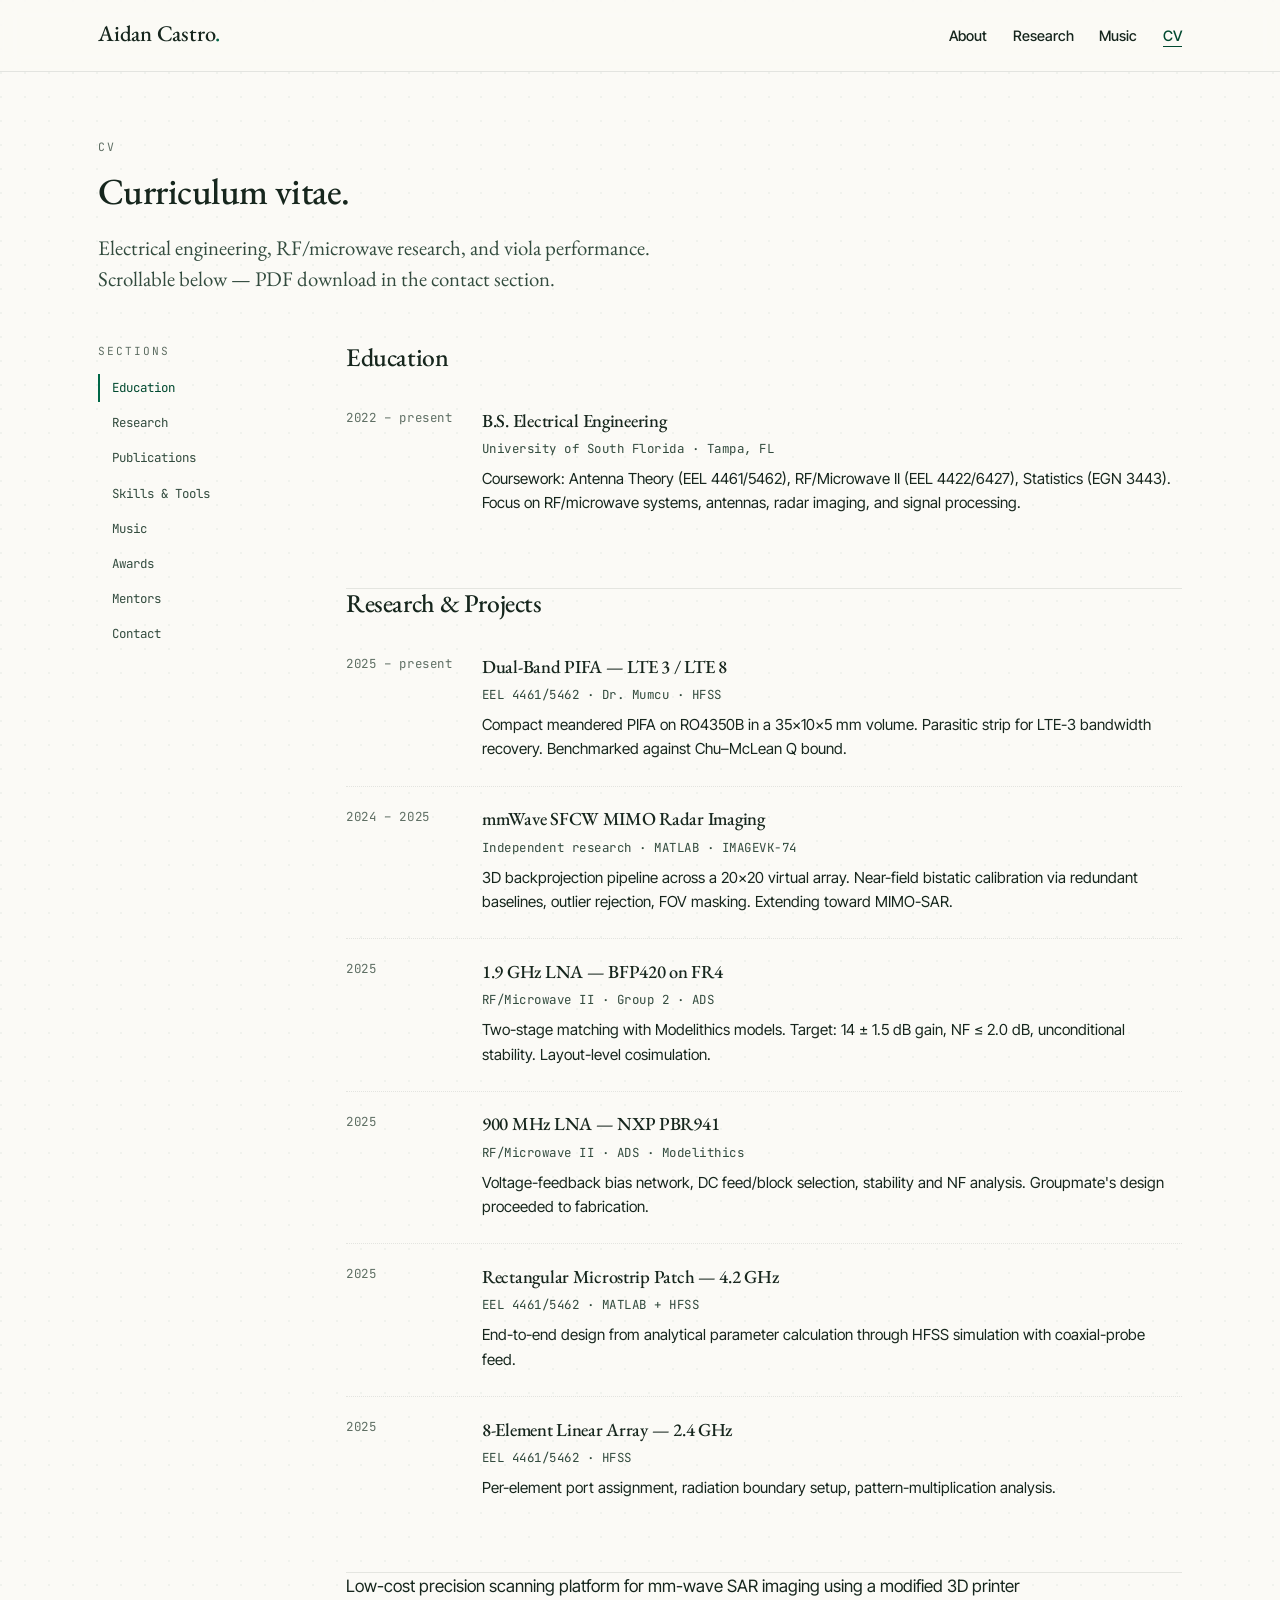
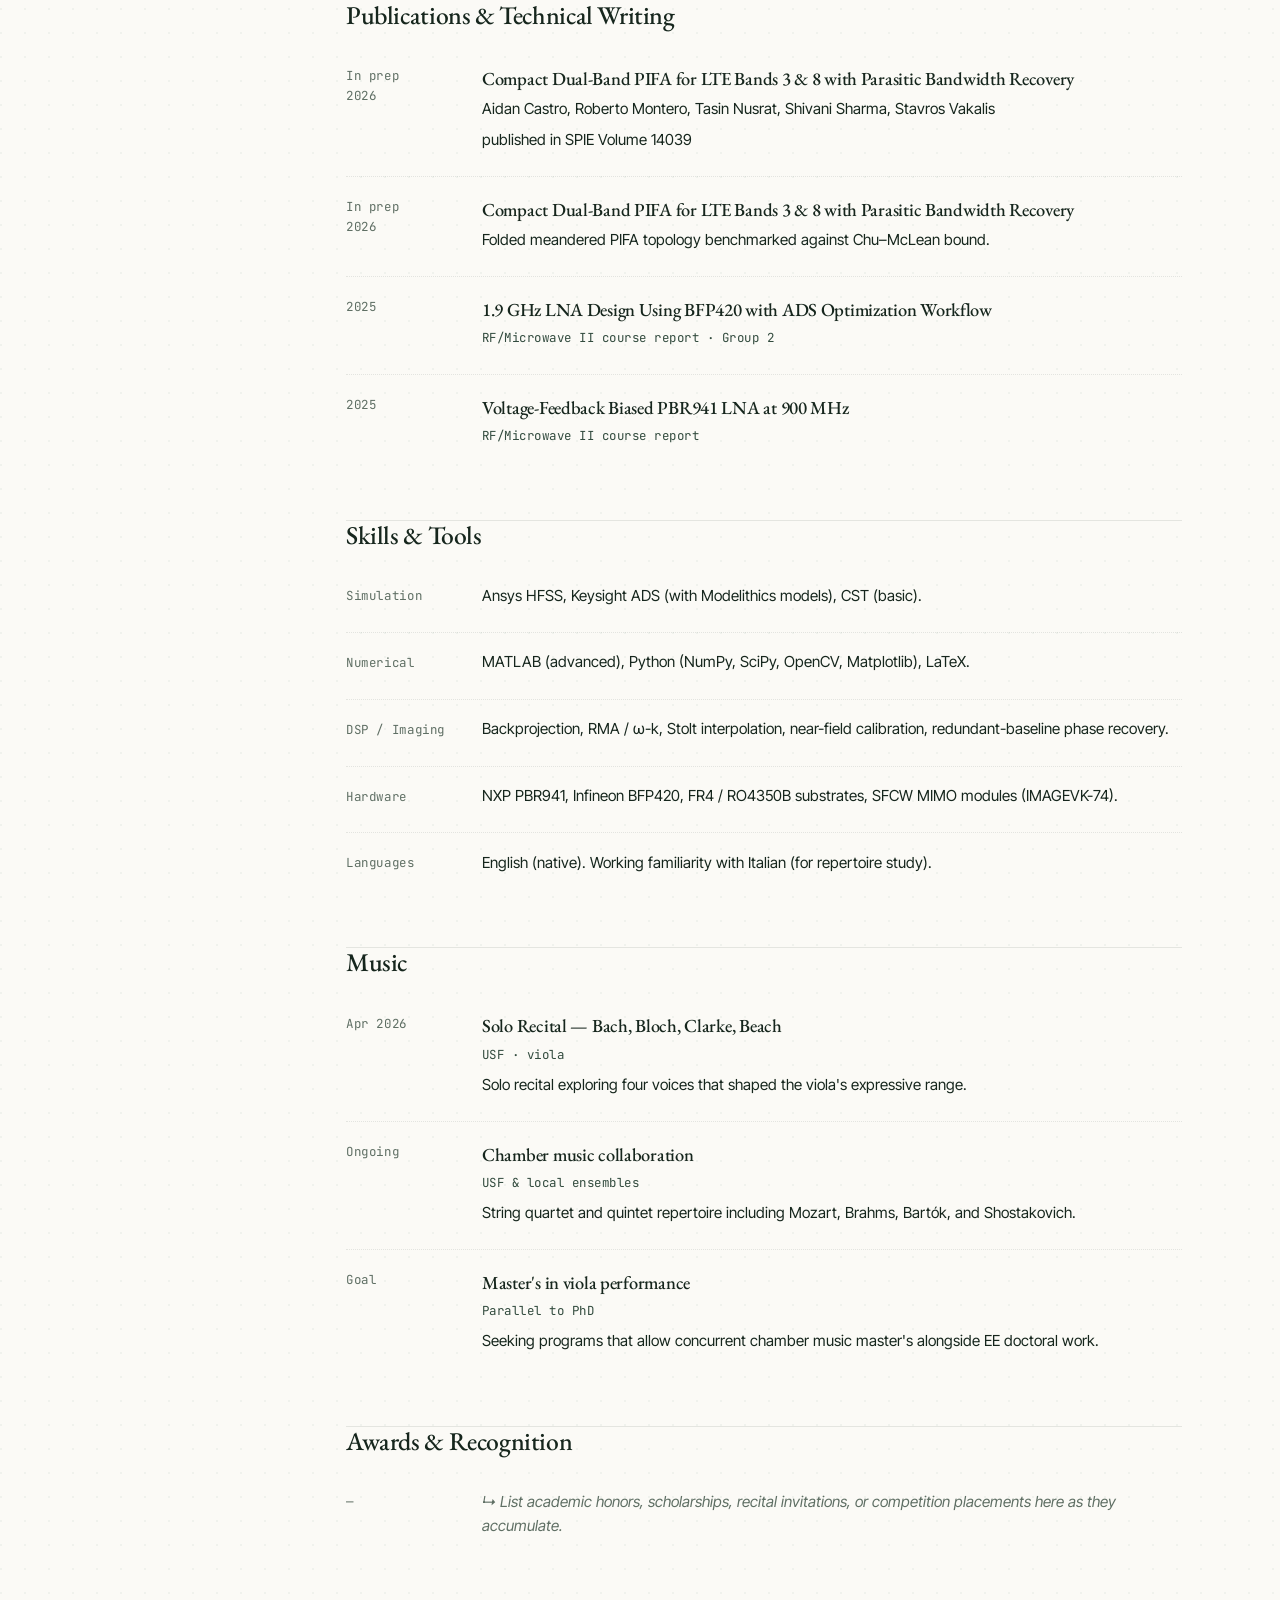
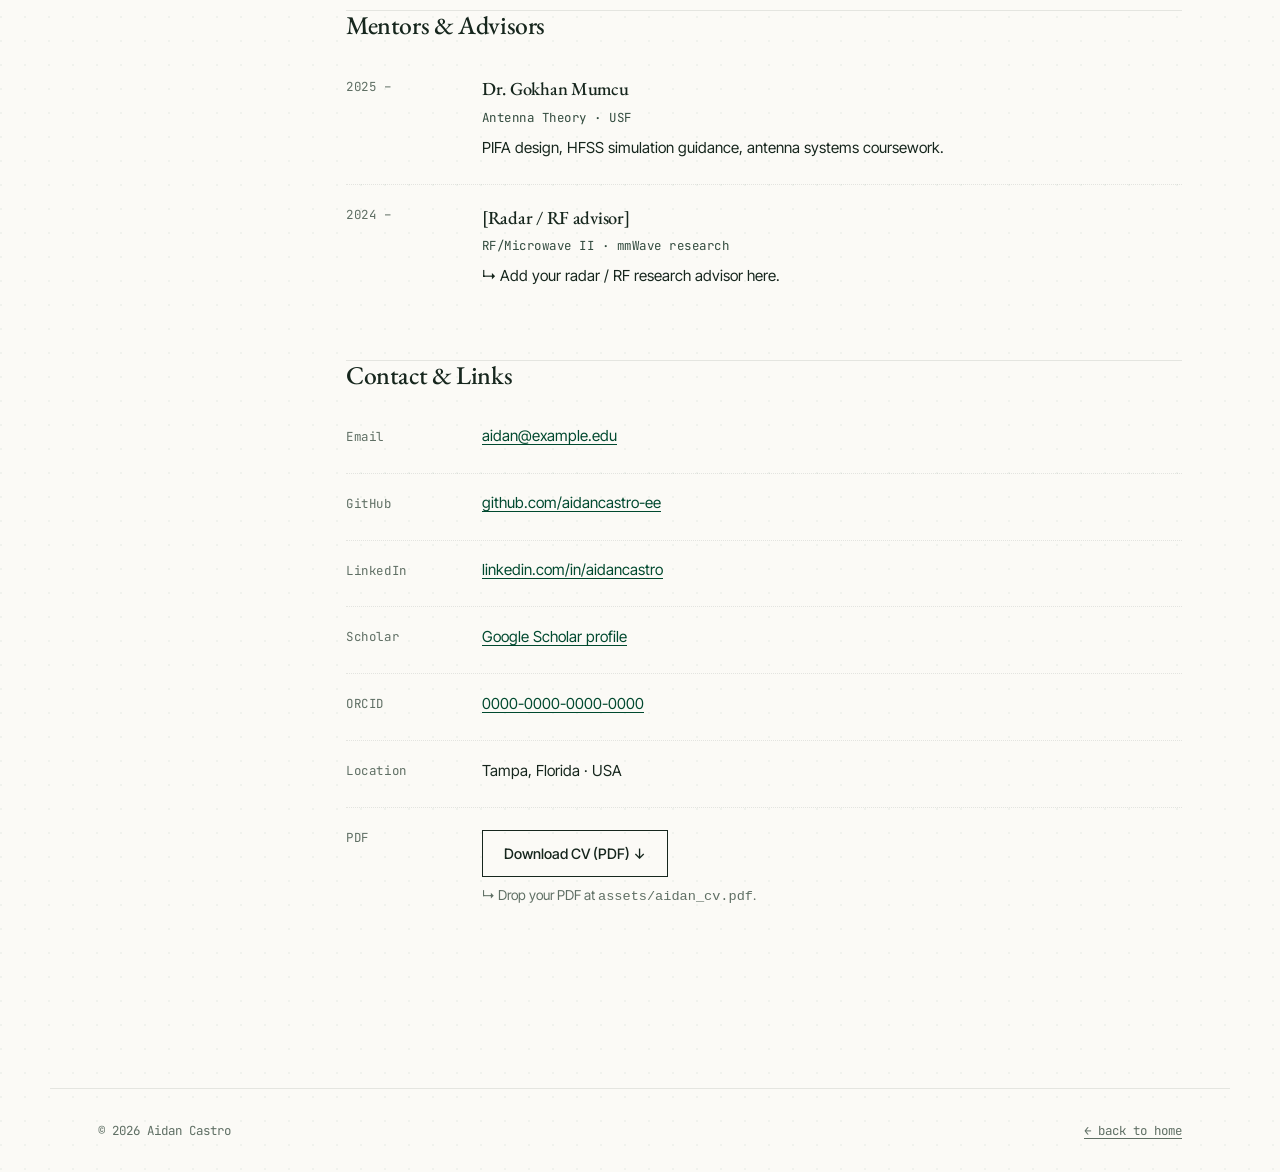
==== commit 401d2c2d: "put pubs" ====
--- a/cv.html
+++ b/cv.html
@@ -114,13 +114,23 @@
           </div>
         </section>
 
+Low-cost precision scanning platform for mm-wave SAR imaging using a modified 3D printer
+
+
         <section id="publications">
           <h2>Publications &amp; Technical Writing</h2>
           <div class="cv-item">
             <div class="when">In prep<br>2026</div>
             <div>
               <h4>Compact Dual-Band PIFA for LTE Bands 3 &amp; 8 with Parasitic Bandwidth Recovery</h4>
-              <div class="where">Manuscript in preparation</div>
+              <p>Aidan Castro, Roberto Montero, Tasin Nusrat, Shivani Sharma, Stavros Vakalis</p>
+              <p>published in SPIE Volume 14039</p>
+            </div>
+          </div>
+          <div class="cv-item">
+            <div class="when">In prep<br>2026</div>
+            <div>
+              <h4>Compact Dual-Band PIFA for LTE Bands 3 &amp; 8 with Parasitic Bandwidth Recovery</h4>
               <p>Folded meandered PIFA topology benchmarked against Chu&ndash;McLean bound.</p>
             </div>
           </div>
--- a/assets/style.css
+++ b/assets/style.css
@@ -1,28 +1,34 @@
 /* ============================================================
-   Aidan Castro — personal site v2
-   Warm dual-identity: engineering copper + music burgundy
-   References: Valtorta (Owlstown), Rumpf (raymondrumpf.com)
+   Aidan Castro — personal site v3
+   USF dual-identity: engineering green + music gold
+   Palette: USF Green #006747 · USF Gold #CFC493
    ============================================================ */
 
 @import url('https://fonts.googleapis.com/css2?family=EB+Garamond:ital,wght@0,400;0,500;0,600;1,400&family=Inter+Tight:wght@400;500;600;700&family=JetBrains+Mono:wght@400;500&display=swap');
 
 :root {
-  --paper:        #f5f1e8;
-  --paper-deep:   #ebe4d3;
-  --paper-dark:   #1f1c14;
-  --ink:          #14213d;
-  --ink-soft:     #2a3658;
-  --ink-mute:     #5c5648;
-
-  --copper:       #b8843d;
-  --copper-deep:  #8f6529;
-  --copper-soft:  #d4a368;
-
-  --burgundy:     #7a2e2e;
-  --burgundy-soft:#a14545;
-
-  --rule:         #2a26201a;
-  --rule-strong:  #2a262033;
+  /* Surfaces — warm off-white with a faint green undertone */
+  --paper:        #fbfaf6;
+  --paper-deep:   #eef0e8;
+  --paper-dark:   #0f1f18;
+
+  /* Ink — deep USF-green charcoal instead of cold navy */
+  --ink:          #16261d;
+  --ink-soft:     #324b3e;
+  --ink-mute:     #5f6f64;
+
+  /* USF Green family (engineering accent) — replaces copper */
+  --copper:       #006747;   /* USF Green */
+  --copper-deep:  #00492f;   /* darker green for text/contrast */
+  --copper-soft:  #2f8a66;   /* lighter green for highlights */
+
+  /* USF Gold family (music accent) — replaces burgundy */
+  --burgundy:     #897019;   /* deep gold, readable on light */
+  --burgundy-soft:#b2922c;   /* brighter gold */
+  --gold:         #cfc493;   /* USF Gold — for fills & borders */
+
+  --rule:         #16261d1a;
+  --rule-strong:  #16261d33;
 
   --serif: 'EB Garamond', 'Iowan Old Style', Georgia, serif;
   --sans:  'Inter Tight', -apple-system, BlinkMacSystemFont, sans-serif;
@@ -30,6 +36,9 @@
 
   --maxw: 1180px;
   --gutter: clamp(1.25rem, 4vw, 3rem);
+
+  --shadow-soft: 0 12px 28px rgba(0,73,47,0.12);
+  --shadow-tile: 0 8px 24px rgba(0,73,47,0.10);
 }
 
 * { box-sizing: border-box; margin: 0; padding: 0; }
@@ -43,7 +52,7 @@
   line-height: 1.6;
   -webkit-font-smoothing: antialiased;
   -moz-osx-font-smoothing: grayscale;
-  background-image: radial-gradient(circle at 1px 1px, rgba(42,38,32,0.035) 1px, transparent 0);
+  background-image: radial-gradient(circle at 1px 1px, rgba(0,73,47,0.045) 1px, transparent 0);
   background-size: 24px 24px;
 }
 
@@ -52,7 +61,7 @@
   border-bottom: 1px solid var(--rule);
   position: sticky; top: 0; z-index: 50;
   backdrop-filter: blur(10px);
-  background: rgba(245,241,232,0.92);
+  background: rgba(251,250,246,0.9);
 }
 nav.site {
   max-width: var(--maxw); margin: 0 auto;
@@ -112,24 +121,28 @@
 /* HERO */
 .hero-v2 { padding-top: 0; border-bottom: 1px solid var(--rule); }
 .hero-banner {
-  height: 220px;
+  height: 240px;
   background:
-    linear-gradient(180deg, rgba(20,33,61,0) 60%, rgba(245,241,232,0.6) 100%),
-    repeating-linear-gradient(90deg, var(--ink) 0 1px, transparent 1px 18px),
-    repeating-linear-gradient(0deg, var(--ink) 0 1px, transparent 1px 18px),
-    linear-gradient(135deg, var(--paper-deep) 0%, var(--paper) 60%, #e6d9b8 100%);
-  background-blend-mode: multiply, multiply, multiply, normal;
-  opacity: 0.95; position: relative; overflow: hidden;
-}
+    repeating-linear-gradient(90deg, rgba(255,255,255,0.06) 0 1px, transparent 1px 20px),
+    repeating-linear-gradient(0deg, rgba(255,255,255,0.06) 0 1px, transparent 1px 20px),
+    linear-gradient(120deg, #00492f 0%, #006747 48%, #1d7d59 100%);
+  position: relative; overflow: hidden;
+}
+/* gold concentric "resonance" rings — the through-line of the site */
 .hero-banner::after {
   content: ''; position: absolute;
-  top: 50%; right: -50px;
-  width: 280px; height: 280px;
+  top: 50%; right: -60px;
+  width: 320px; height: 320px;
   transform: translateY(-50%);
   background: radial-gradient(circle,
-    transparent 30%, var(--copper) 30% 31%, transparent 31% 45%,
-    var(--copper) 45% 46%, transparent 46% 60%, var(--copper) 60% 61%, transparent 61%);
-  opacity: 0.25; border-radius: 50%;
+    transparent 28%, var(--gold) 28% 29.5%, transparent 29.5% 44%,
+    var(--gold) 44% 45.5%, transparent 45.5% 60%, var(--gold) 60% 61.5%, transparent 61.5%);
+  opacity: 0.55; border-radius: 50%;
+}
+/* soft fade so the headshot/name area reads cleanly */
+.hero-banner::before {
+  content: ''; position: absolute; inset: 0;
+  background: linear-gradient(180deg, rgba(0,40,26,0.15) 0%, rgba(0,40,26,0) 45%, rgba(0,40,26,0.25) 100%);
 }
 .hero-identity {
   max-width: var(--maxw); margin: 0 auto;
@@ -143,7 +156,7 @@
   border: 5px solid var(--paper);
   background: var(--paper-deep);
   overflow: hidden;
-  box-shadow: 0 8px 24px rgba(20,33,61,0.15);
+  box-shadow: 0 8px 24px rgba(0,73,47,0.18);
   display: flex; align-items: center; justify-content: center;
 }
 .headshot img { width: 100%; height: 100%; object-fit: cover; }
@@ -200,7 +213,7 @@
 }
 .dest-tile:hover {
   transform: translateY(-3px);
-  box-shadow: 0 12px 28px rgba(20,33,61,0.1);
+  box-shadow: var(--shadow-soft);
   border-color: var(--ink);
 }
 .dest-tile .tile-visual {
@@ -264,7 +277,7 @@
 }
 .proj-card:hover {
   transform: translateY(-2px);
-  box-shadow: 0 10px 24px rgba(20,33,61,0.1);
+  box-shadow: var(--shadow-tile);
 }
 .proj-card .visual {
   aspect-ratio: 16 / 9; background: var(--paper-deep);
@@ -275,7 +288,7 @@
   width: 100%; height: 100%;
   display: flex; align-items: center; justify-content: center;
   font-family: var(--mono); font-size: 0.78rem; color: var(--ink-mute);
-  background: repeating-linear-gradient(45deg, transparent 0 10px, rgba(20,33,61,0.04) 10px 11px);
+  background: repeating-linear-gradient(45deg, transparent 0 10px, rgba(0,73,47,0.05) 10px 11px);
   text-align: center; padding: 1rem;
 }
 .proj-card .body { padding: 1.2rem 1.4rem 1.4rem; }
@@ -293,7 +306,7 @@
   padding: 0.2rem 0.55rem; background: var(--paper-deep);
   color: var(--ink-soft); letter-spacing: 0.04em;
 }
-.tag.music { background: rgba(122,46,46,0.08); color: var(--burgundy); }
+.tag.music { background: rgba(137,112,25,0.12); color: var(--burgundy); }
 
 /* PROJECT DETAIL */
 .proj-detail {
@@ -314,7 +327,7 @@
 figure.project .placeholder {
   aspect-ratio: 16 / 9;
   display: flex; align-items: center; justify-content: center;
-  background: repeating-linear-gradient(45deg, transparent 0 10px, rgba(20,33,61,0.04) 10px 11px);
+  background: repeating-linear-gradient(45deg, transparent 0 10px, rgba(0,73,47,0.05) 10px 11px);
   color: var(--ink-mute); font-family: var(--mono); font-size: 0.85rem;
   text-align: center; padding: 1rem;
 }
@@ -349,10 +362,10 @@
   width: 100%; height: 100%;
   display: flex; align-items: center; justify-content: center;
   font-family: var(--mono); font-size: 0.78rem; color: var(--ink-mute);
-  background: repeating-linear-gradient(45deg, transparent 0 10px, rgba(122,46,46,0.04) 10px 11px);
+  background: repeating-linear-gradient(45deg, transparent 0 10px, rgba(137,112,25,0.07) 10px 11px);
 }
 .scroll-card.eng .photo .placeholder {
-  background: repeating-linear-gradient(45deg, transparent 0 10px, rgba(184,132,61,0.06) 10px 11px);
+  background: repeating-linear-gradient(45deg, transparent 0 10px, rgba(0,103,71,0.07) 10px 11px);
 }
 .scroll-card .caption { padding: 0.85rem 1rem 1rem; }
 .scroll-card .caption h4 { font-family: var(--serif); font-size: 1.05rem; font-weight: 500; margin-bottom: 0.15rem; }
@@ -395,8 +408,24 @@
   letter-spacing: 0.12em; text-transform: uppercase;
   color: var(--ink-mute); font-weight: 500;
 }
-.rep-table td.composer { font-family: var(--serif); font-size: 1.05rem; }
-.rep-table td.work { font-family: var(--serif); font-style: italic; color: var(--ink-soft); }
+.rep-table td.composer { font-family: var(--serif); font-size: 1.05rem; vertical-align: top; width: 38%; }
+.rep-table td.work { font-family: var(--serif); font-style: italic; color: var(--ink-soft); vertical-align: top; }
+.rep-table td.work em { font-style: normal; }
+.rep-table tbody tr { transition: background 0.15s; }
+.rep-table tbody tr:hover { background: rgba(137,112,25,0.06); }
+
+/* Repertoire grouping */
+.rep-block { margin-top: 1.75rem; }
+.rep-cat {
+  font-family: var(--mono); font-weight: 500;
+  font-size: 0.78rem; letter-spacing: 0.16em; text-transform: uppercase;
+  color: var(--burgundy); margin-bottom: 0.35rem;
+  padding-bottom: 0.5rem; border-bottom: 2px solid var(--gold);
+}
+.rep-cols { display: grid; grid-template-columns: 1fr 1fr; gap: 2.5rem; }
+@media (max-width: 760px) {
+  .rep-cols { grid-template-columns: 1fr; gap: 0; }
+}
 
 /* CV — sticky sidebar */
 .cv-layout {
@@ -487,6 +516,12 @@
 }
 figure.project.carousel {
   padding: 0;
+  margin-left: calc(-1 * var(--gutter));
+  margin-right: calc(-1 * var(--gutter));
+}
+figure.project.carousel.carousel--adaptive {
+  transition: aspect-ratio 0.4s ease;
+  max-height: 85vh;
 }
 .carousel-inner {
   position: absolute;
@@ -516,7 +551,7 @@
   left: 0;
   right: 0;
   padding: 0.45rem 1rem;
-  background: rgba(20,33,61,0.72);
+  background: rgba(0,73,47,0.82);
   color: var(--paper);
   font-family: var(--serif);
   font-style: italic;
@@ -537,19 +572,19 @@
   width: 10px;
   height: 10px;
   border-radius: 50%;
-  background: rgba(20,33,61,0.2);
-  border: 2px solid rgba(20,33,61,0.5);
+  background: rgba(0,73,47,0.22);
+  border: 2px solid rgba(0,73,47,0.5);
   cursor: pointer;
   transition: background 0.3s ease, border-color 0.3s ease;
   padding: 0;
 }
 .carousel-dot.active {
-  background: rgba(20,33,61,0.85);
-  border-color: rgba(20,33,61,0.85);
+  background: rgba(0,73,47,0.9);
+  border-color: rgba(0,73,47,0.9);
 }
 .carousel-dot:hover {
-  background: rgba(20,33,61,0.5);
-  border-color: rgba(20,33,61,0.7);
+  background: rgba(0,73,47,0.55);
+  border-color: rgba(0,73,47,0.75);
 }
 
 @keyframes rise {
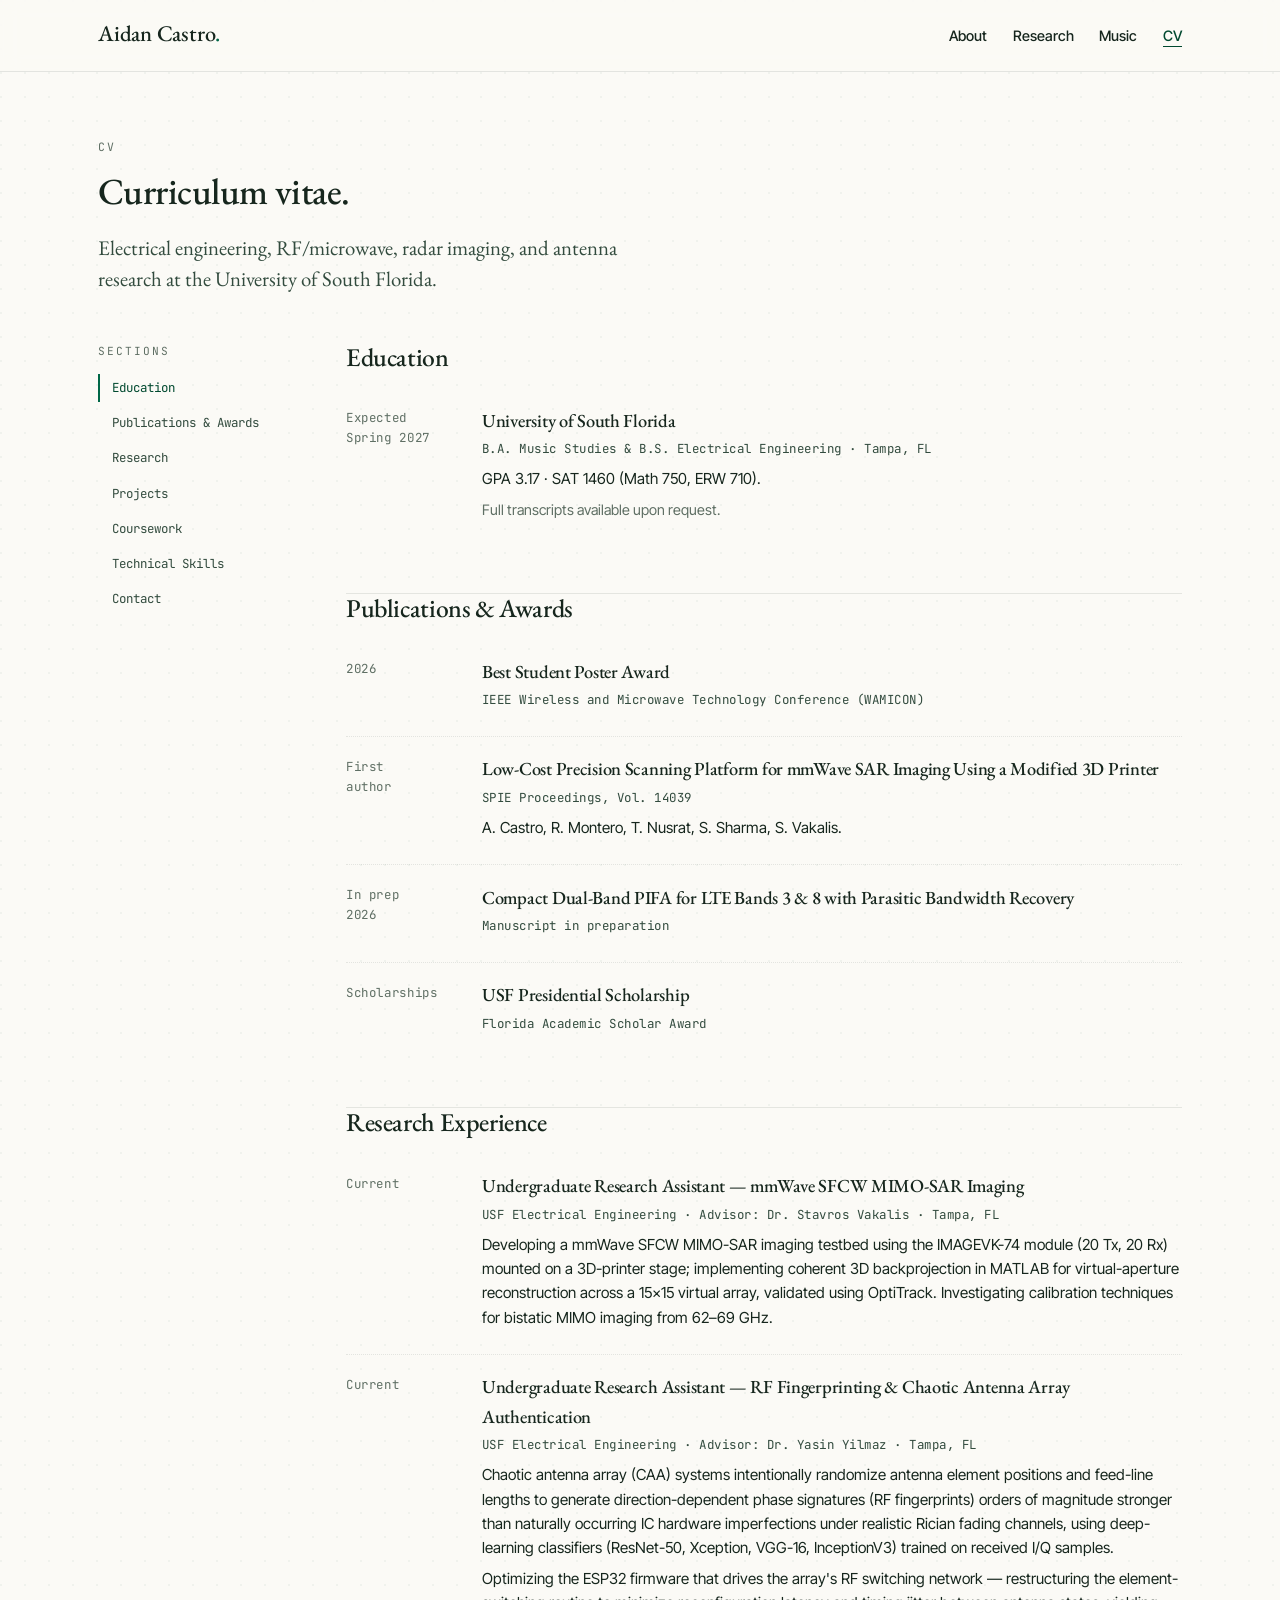
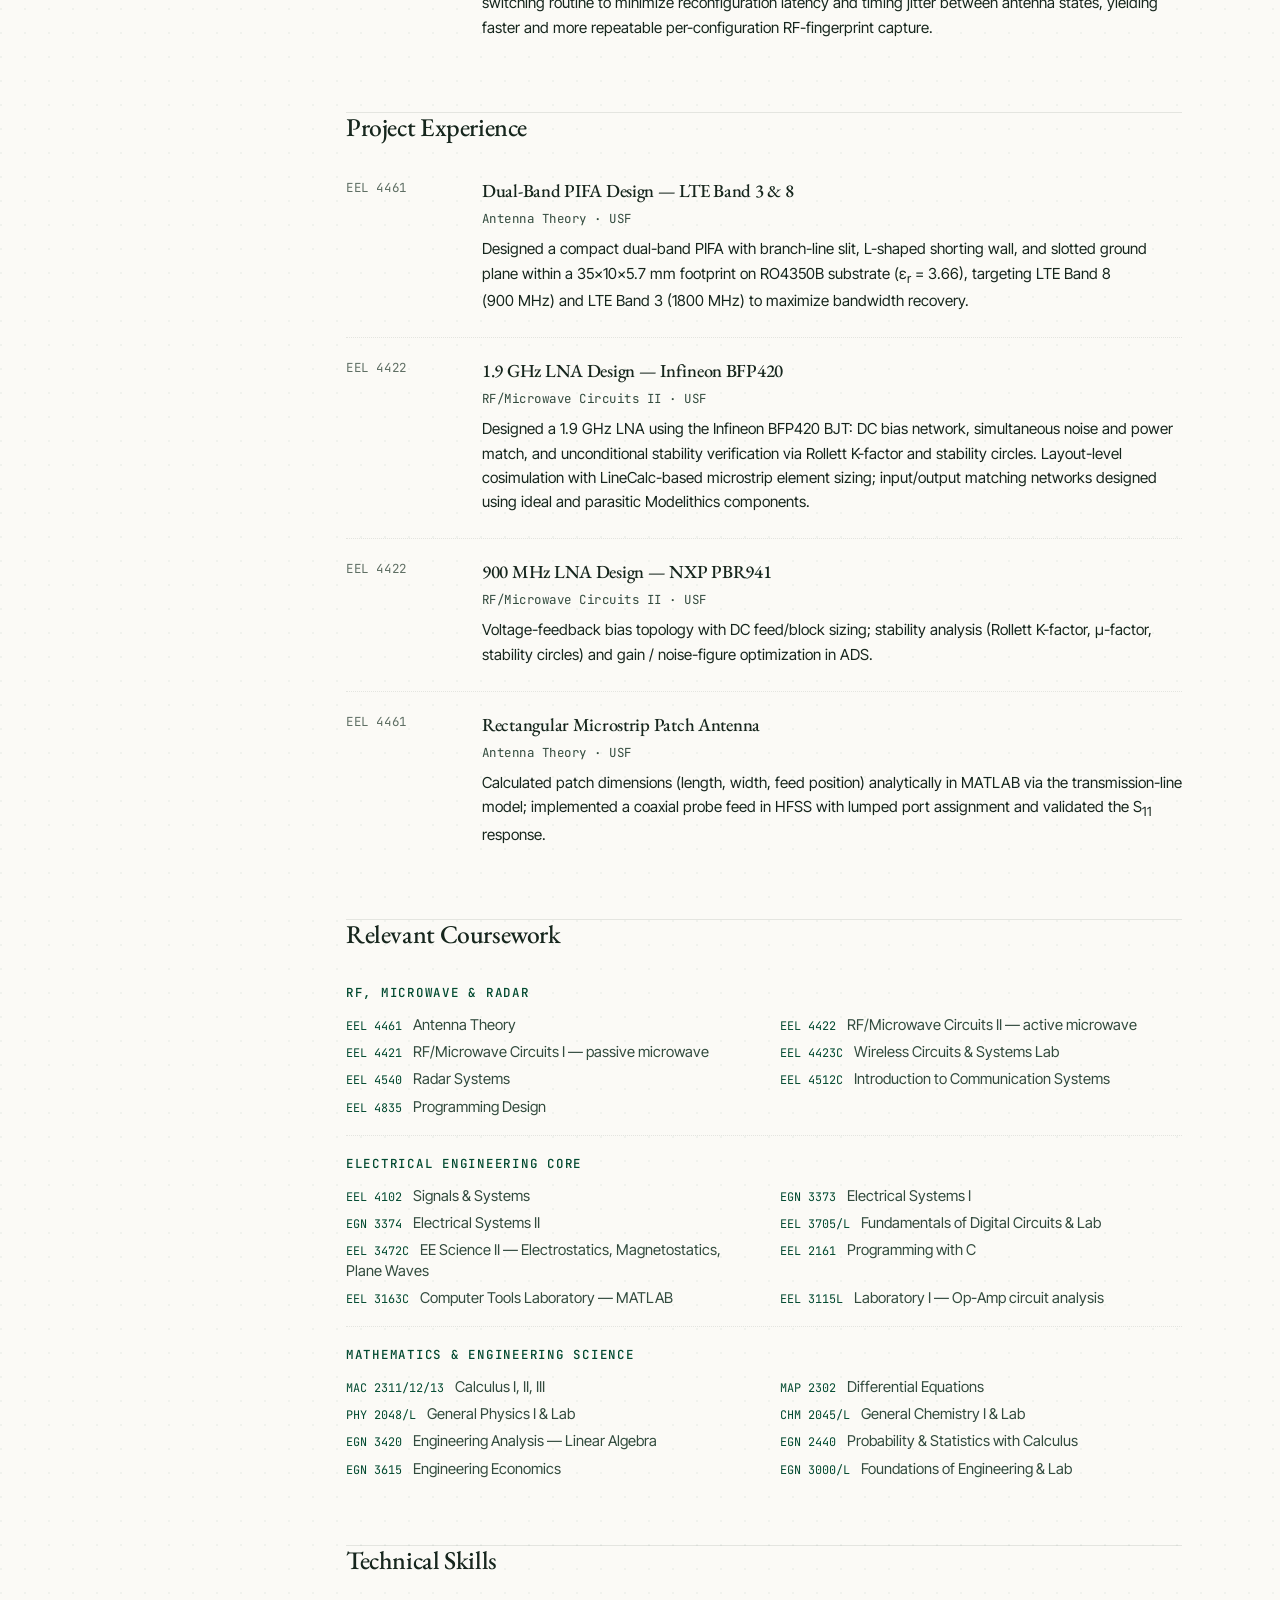
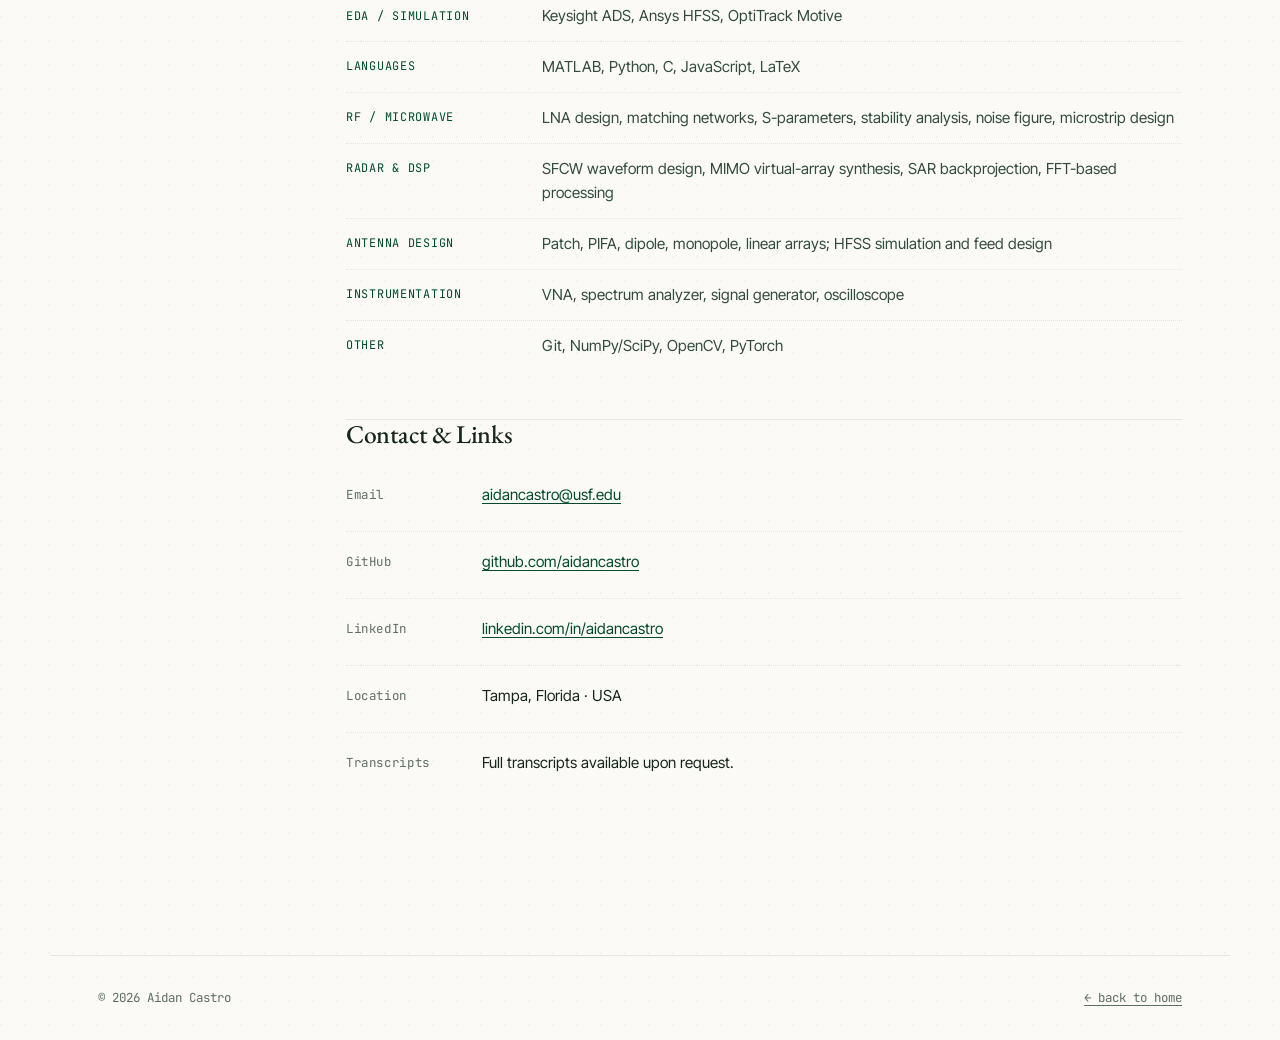
==== commit e62dc8e8: "fix cv" ====
--- a/cv.html
+++ b/cv.html
@@ -4,7 +4,7 @@
 <meta charset="UTF-8" />
 <meta name="viewport" content="width=device-width, initial-scale=1.0" />
 <title>CV — Aidan Castro</title>
-<meta name="description" content="Scrollable CV for Aidan Castro — electrical engineering, RF/microwave research, viola performance." />
+<meta name="description" content="Curriculum vitae for Aidan Castro — electrical engineering, RF/microwave, radar imaging, and antenna research at the University of South Florida." />
 <link rel="stylesheet" href="assets/style.css" />
 </head>
 <body>
@@ -26,7 +26,7 @@
   <section style="border-bottom: none; padding-bottom: 1rem;">
     <span class="eyebrow">CV</span>
     <h2>Curriculum vitae.</h2>
-    <p class="lead">Electrical engineering, RF/microwave research, and viola performance. Scrollable below — PDF download in the contact section.</p>
+    <p class="lead">Electrical engineering, RF/microwave, radar imaging, and antenna research at the University of South Florida.</p>
   </section>
 
   <section style="padding-top: 0; border-bottom: none;">
@@ -37,12 +37,11 @@
         <div class="label">Sections</div>
         <ul>
           <li><a href="#education" class="active">Education</a></li>
+          <li><a href="#awards">Publications &amp; Awards</a></li>
           <li><a href="#research">Research</a></li>
-          <li><a href="#publications">Publications</a></li>
-          <li><a href="#skills">Skills &amp; Tools</a></li>
-          <li><a href="#music">Music</a></li>
-          <li><a href="#awards">Awards</a></li>
-          <li><a href="#mentors">Mentors</a></li>
+          <li><a href="#projects">Projects</a></li>
+          <li><a href="#coursework">Coursework</a></li>
+          <li><a href="#skills">Technical Skills</a></li>
           <li><a href="#contact">Contact</a></li>
         </ul>
       </aside>
@@ -53,182 +52,180 @@
         <section id="education">
           <h2>Education</h2>
           <div class="cv-item">
-            <div class="when">2022 – present</div>
-            <div>
-              <h4>B.S. Electrical Engineering</h4>
-              <div class="where">University of South Florida · Tampa, FL</div>
-              <p>Coursework: Antenna Theory (EEL 4461/5462), RF/Microwave II (EEL 4422/6427), Statistics (EGN 3443). Focus on RF/microwave systems, antennas, radar imaging, and signal processing.</p>
+            <div class="when">Expected<br>Spring 2027</div>
+            <div>
+              <h4>University of South Florida</h4>
+              <div class="where">B.A. Music Studies &amp; B.S. Electrical Engineering · Tampa, FL</div>
+              <p>GPA 3.17 · SAT 1460 (Math 750, ERW 710).</p>
+              <p style="color: var(--ink-mute); font-size: 0.9rem;">Full transcripts available upon request.</p>
+            </div>
+          </div>
+        </section>
+
+        <section id="awards">
+          <h2>Publications &amp; Awards</h2>
+          <div class="cv-item">
+            <div class="when">2026</div>
+            <div>
+              <h4>Best Student Poster Award</h4>
+              <div class="where">IEEE Wireless and Microwave Technology Conference (WAMICON)</div>
+            </div>
+          </div>
+          <div class="cv-item">
+            <div class="when">First<br>author</div>
+            <div>
+              <h4>Low-Cost Precision Scanning Platform for mmWave SAR Imaging Using a Modified 3D Printer</h4>
+              <div class="where">SPIE Proceedings, Vol. 14039</div>
+              <p>A. Castro, R. Montero, T. Nusrat, S. Sharma, S. Vakalis.</p>
+            </div>
+          </div>
+          <div class="cv-item">
+            <div class="when">In prep<br>2026</div>
+            <div>
+              <h4>Compact Dual-Band PIFA for LTE Bands 3 &amp; 8 with Parasitic Bandwidth Recovery</h4>
+              <div class="where">Manuscript in preparation</div>
+            </div>
+          </div>
+          <div class="cv-item">
+            <div class="when">Scholarships</div>
+            <div>
+              <h4>USF Presidential Scholarship</h4>
+              <div class="where">Florida Academic Scholar Award</div>
             </div>
           </div>
         </section>
 
         <section id="research">
-          <h2>Research &amp; Projects</h2>
-          <div class="cv-item">
-            <div class="when">2025 – present</div>
-            <div>
-              <h4>Dual-Band PIFA — LTE 3 / LTE 8</h4>
-              <div class="where">EEL 4461/5462 · Dr. Mumcu · HFSS</div>
-              <p>Compact meandered PIFA on RO4350B in a 35×10×5 mm volume. Parasitic strip for LTE-3 bandwidth recovery. Benchmarked against Chu&ndash;McLean Q bound.</p>
-            </div>
-          </div>
-          <div class="cv-item">
-            <div class="when">2024 – 2025</div>
-            <div>
-              <h4>mmWave SFCW MIMO Radar Imaging</h4>
-              <div class="where">Independent research · MATLAB · IMAGEVK-74</div>
-              <p>3D backprojection pipeline across a 20×20 virtual array. Near-field bistatic calibration via redundant baselines, outlier rejection, FOV masking. Extending toward MIMO-SAR.</p>
-            </div>
-          </div>
-          <div class="cv-item">
-            <div class="when">2025</div>
-            <div>
-              <h4>1.9 GHz LNA — BFP420 on FR4</h4>
-              <div class="where">RF/Microwave II · Group 2 · ADS</div>
-              <p>Two-stage matching with Modelithics models. Target: 14 ± 1.5 dB gain, NF ≤ 2.0 dB, unconditional stability. Layout-level cosimulation.</p>
-            </div>
-          </div>
-          <div class="cv-item">
-            <div class="when">2025</div>
-            <div>
-              <h4>900 MHz LNA — NXP PBR941</h4>
-              <div class="where">RF/Microwave II · ADS · Modelithics</div>
-              <p>Voltage-feedback bias network, DC feed/block selection, stability and NF analysis. Groupmate's design proceeded to fabrication.</p>
-            </div>
-          </div>
-          <div class="cv-item">
-            <div class="when">2025</div>
-            <div>
-              <h4>Rectangular Microstrip Patch — 4.2 GHz</h4>
-              <div class="where">EEL 4461/5462 · MATLAB + HFSS</div>
-              <p>End-to-end design from analytical parameter calculation through HFSS simulation with coaxial-probe feed.</p>
-            </div>
-          </div>
-          <div class="cv-item">
-            <div class="when">2025</div>
-            <div>
-              <h4>8-Element Linear Array — 2.4 GHz</h4>
-              <div class="where">EEL 4461/5462 · HFSS</div>
-              <p>Per-element port assignment, radiation boundary setup, pattern-multiplication analysis.</p>
-            </div>
-          </div>
-        </section>
-
-Low-cost precision scanning platform for mm-wave SAR imaging using a modified 3D printer
-
-
-        <section id="publications">
-          <h2>Publications &amp; Technical Writing</h2>
-          <div class="cv-item">
-            <div class="when">In prep<br>2026</div>
-            <div>
-              <h4>Compact Dual-Band PIFA for LTE Bands 3 &amp; 8 with Parasitic Bandwidth Recovery</h4>
-              <p>Aidan Castro, Roberto Montero, Tasin Nusrat, Shivani Sharma, Stavros Vakalis</p>
-              <p>published in SPIE Volume 14039</p>
-            </div>
-          </div>
-          <div class="cv-item">
-            <div class="when">In prep<br>2026</div>
-            <div>
-              <h4>Compact Dual-Band PIFA for LTE Bands 3 &amp; 8 with Parasitic Bandwidth Recovery</h4>
-              <p>Folded meandered PIFA topology benchmarked against Chu&ndash;McLean bound.</p>
-            </div>
-          </div>
-          <div class="cv-item">
-            <div class="when">2025</div>
-            <div>
-              <h4>1.9 GHz LNA Design Using BFP420 with ADS Optimization Workflow</h4>
-              <div class="where">RF/Microwave II course report · Group 2</div>
-            </div>
-          </div>
-          <div class="cv-item">
-            <div class="when">2025</div>
-            <div>
-              <h4>Voltage-Feedback Biased PBR941 LNA at 900 MHz</h4>
-              <div class="where">RF/Microwave II course report</div>
-            </div>
+          <h2>Research Experience</h2>
+          <div class="cv-item">
+            <div class="when">Current</div>
+            <div>
+              <h4>Undergraduate Research Assistant — mmWave SFCW MIMO-SAR Imaging</h4>
+              <div class="where">USF Electrical Engineering · Advisor: Dr. Stavros Vakalis · Tampa, FL</div>
+              <p>Developing a mmWave SFCW MIMO-SAR imaging testbed using the IMAGEVK-74 module (20&nbsp;Tx, 20&nbsp;Rx) mounted on a 3D-printer stage; implementing coherent 3D backprojection in MATLAB for virtual-aperture reconstruction across a 15&times;15 virtual array, validated using OptiTrack. Investigating calibration techniques for bistatic MIMO imaging from 62&ndash;69&nbsp;GHz.</p>
+            </div>
+          </div>
+          <div class="cv-item">
+            <div class="when">Current</div>
+            <div>
+              <h4>Undergraduate Research Assistant — RF Fingerprinting &amp; Chaotic Antenna Array Authentication</h4>
+              <div class="where">USF Electrical Engineering · Advisor: Dr. Yasin Yilmaz · Tampa, FL</div>
+              <p>Chaotic antenna array (CAA) systems intentionally randomize antenna element positions and feed-line lengths to generate direction-dependent phase signatures (RF fingerprints) orders of magnitude stronger than naturally occurring IC hardware imperfections under realistic Rician fading channels, using deep-learning classifiers (ResNet-50, Xception, VGG-16, InceptionV3) trained on received I/Q samples.</p>
+              <p>Optimizing the ESP32 firmware that drives the array's RF switching network &mdash; restructuring the element-switching routine to minimize reconfiguration latency and timing jitter between antenna states, yielding faster and more repeatable per-configuration RF-fingerprint capture.</p>
+            </div>
+          </div>
+        </section>
+
+        <section id="projects">
+          <h2>Project Experience</h2>
+          <div class="cv-item">
+            <div class="when">EEL 4461</div>
+            <div>
+              <h4>Dual-Band PIFA Design — LTE Band 3 &amp; 8</h4>
+              <div class="where">Antenna Theory · USF</div>
+              <p>Designed a compact dual-band PIFA with branch-line slit, L-shaped shorting wall, and slotted ground plane within a 35&times;10&times;5.7&nbsp;mm footprint on RO4350B substrate (&epsilon;<sub>r</sub> = 3.66), targeting LTE Band 8 (900&nbsp;MHz) and LTE Band 3 (1800&nbsp;MHz) to maximize bandwidth recovery.</p>
+            </div>
+          </div>
+          <div class="cv-item">
+            <div class="when">EEL 4422</div>
+            <div>
+              <h4>1.9 GHz LNA Design — Infineon BFP420</h4>
+              <div class="where">RF/Microwave Circuits II · USF</div>
+              <p>Designed a 1.9&nbsp;GHz LNA using the Infineon BFP420 BJT: DC bias network, simultaneous noise and power match, and unconditional stability verification via Rollett K-factor and stability circles. Layout-level cosimulation with LineCalc-based microstrip element sizing; input/output matching networks designed using ideal and parasitic Modelithics components.</p>
+            </div>
+          </div>
+          <div class="cv-item">
+            <div class="when">EEL 4422</div>
+            <div>
+              <h4>900 MHz LNA Design — NXP PBR941</h4>
+              <div class="where">RF/Microwave Circuits II · USF</div>
+              <p>Voltage-feedback bias topology with DC feed/block sizing; stability analysis (Rollett K-factor, &mu;-factor, stability circles) and gain / noise-figure optimization in ADS.</p>
+            </div>
+          </div>
+          <div class="cv-item">
+            <div class="when">EEL 4461</div>
+            <div>
+              <h4>Rectangular Microstrip Patch Antenna</h4>
+              <div class="where">Antenna Theory · USF</div>
+              <p>Calculated patch dimensions (length, width, feed position) analytically in MATLAB via the transmission-line model; implemented a coaxial probe feed in HFSS with lumped port assignment and validated the S<sub>11</sub> response.</p>
+            </div>
+          </div>
+        </section>
+
+        <section id="coursework">
+          <h2>Relevant Coursework</h2>
+
+          <div class="course-group">
+            <h4>RF, Microwave &amp; Radar</h4>
+            <ul class="course-list">
+              <li><span class="code">EEL 4461</span> Antenna Theory</li>
+              <li><span class="code">EEL 4422</span> RF/Microwave Circuits II — active microwave</li>
+              <li><span class="code">EEL 4421</span> RF/Microwave Circuits I — passive microwave</li>
+              <li><span class="code">EEL 4423C</span> Wireless Circuits &amp; Systems Lab</li>
+              <li><span class="code">EEL 4540</span> Radar Systems</li>
+              <li><span class="code">EEL 4512C</span> Introduction to Communication Systems</li>
+              <li><span class="code">EEL 4835</span> Programming Design</li>
+            </ul>
+          </div>
+
+          <div class="course-group">
+            <h4>Electrical Engineering Core</h4>
+            <ul class="course-list">
+              <li><span class="code">EEL 4102</span> Signals &amp; Systems</li>
+              <li><span class="code">EGN 3373</span> Electrical Systems I</li>
+              <li><span class="code">EGN 3374</span> Electrical Systems II</li>
+              <li><span class="code">EEL 3705/L</span> Fundamentals of Digital Circuits &amp; Lab</li>
+              <li><span class="code">EEL 3472C</span> EE Science II — Electrostatics, Magnetostatics, Plane Waves</li>
+              <li><span class="code">EEL 2161</span> Programming with C</li>
+              <li><span class="code">EEL 3163C</span> Computer Tools Laboratory — MATLAB</li>
+              <li><span class="code">EEL 3115L</span> Laboratory I — Op-Amp circuit analysis</li>
+            </ul>
+          </div>
+
+          <div class="course-group">
+            <h4>Mathematics &amp; Engineering Science</h4>
+            <ul class="course-list">
+              <li><span class="code">MAC 2311/12/13</span> Calculus I, II, III</li>
+              <li><span class="code">MAP 2302</span> Differential Equations</li>
+              <li><span class="code">PHY 2048/L</span> General Physics I &amp; Lab</li>
+              <li><span class="code">CHM 2045/L</span> General Chemistry I &amp; Lab</li>
+              <li><span class="code">EGN 3420</span> Engineering Analysis — Linear Algebra</li>
+              <li><span class="code">EGN 2440</span> Probability &amp; Statistics with Calculus</li>
+              <li><span class="code">EGN 3615</span> Engineering Economics</li>
+              <li><span class="code">EGN 3000/L</span> Foundations of Engineering &amp; Lab</li>
+            </ul>
           </div>
         </section>
 
         <section id="skills">
-          <h2>Skills &amp; Tools</h2>
-          <div class="cv-item">
-            <div class="when">Simulation</div>
-            <div><p>Ansys HFSS, Keysight ADS (with Modelithics models), CST (basic).</p></div>
-          </div>
-          <div class="cv-item">
-            <div class="when">Numerical</div>
-            <div><p>MATLAB (advanced), Python (NumPy, SciPy, OpenCV, Matplotlib), LaTeX.</p></div>
-          </div>
-          <div class="cv-item">
-            <div class="when">DSP / Imaging</div>
-            <div><p>Backprojection, RMA / ω-k, Stolt interpolation, near-field calibration, redundant-baseline phase recovery.</p></div>
-          </div>
-          <div class="cv-item">
-            <div class="when">Hardware</div>
-            <div><p>NXP PBR941, Infineon BFP420, FR4 / RO4350B substrates, SFCW MIMO modules (IMAGEVK-74).</p></div>
-          </div>
-          <div class="cv-item">
-            <div class="when">Languages</div>
-            <div><p>English (native). Working familiarity with Italian (for repertoire study).</p></div>
-          </div>
-        </section>
-
-        <section id="music">
-          <h2>Music</h2>
-          <div class="cv-item">
-            <div class="when">Apr 2026</div>
-            <div>
-              <h4>Solo Recital — Bach, Bloch, Clarke, Beach</h4>
-              <div class="where">USF · viola</div>
-              <p>Solo recital exploring four voices that shaped the viola's expressive range.</p>
-            </div>
-          </div>
-          <div class="cv-item">
-            <div class="when">Ongoing</div>
-            <div>
-              <h4>Chamber music collaboration</h4>
-              <div class="where">USF &amp; local ensembles</div>
-              <p>String quartet and quintet repertoire including Mozart, Brahms, Bartók, and Shostakovich.</p>
-            </div>
-          </div>
-          <div class="cv-item">
-            <div class="when">Goal</div>
-            <div>
-              <h4>Master's in viola performance</h4>
-              <div class="where">Parallel to PhD</div>
-              <p>Seeking programs that allow concurrent chamber music master's alongside EE doctoral work.</p>
-            </div>
-          </div>
-        </section>
-
-        <section id="awards">
-          <h2>Awards &amp; Recognition</h2>
-          <div class="cv-item">
-            <div class="when">—</div>
-            <div>
-              <p style="color: var(--ink-mute); font-style: italic;">↳ List academic honors, scholarships, recital invitations, or competition placements here as they accumulate.</p>
-            </div>
-          </div>
-        </section>
-
-        <section id="mentors">
-          <h2>Mentors &amp; Advisors</h2>
-          <div class="cv-item">
-            <div class="when">2025 –</div>
-            <div>
-              <h4>Dr. Gokhan Mumcu</h4>
-              <div class="where">Antenna Theory · USF</div>
-              <p>PIFA design, HFSS simulation guidance, antenna systems coursework.</p>
-            </div>
-          </div>
-          <div class="cv-item">
-            <div class="when">2024 –</div>
-            <div>
-              <h4>[Radar / RF advisor]</h4>
-              <div class="where">RF/Microwave II · mmWave research</div>
-              <p>↳ Add your radar / RF research advisor here.</p>
-            </div>
+          <h2>Technical Skills</h2>
+          <div class="skill-row">
+            <div class="cat">EDA / Simulation</div>
+            <div class="items">Keysight ADS, Ansys HFSS, OptiTrack Motive</div>
+          </div>
+          <div class="skill-row">
+            <div class="cat">Languages</div>
+            <div class="items">MATLAB, Python, C, JavaScript, LaTeX</div>
+          </div>
+          <div class="skill-row">
+            <div class="cat">RF / Microwave</div>
+            <div class="items">LNA design, matching networks, S-parameters, stability analysis, noise figure, microstrip design</div>
+          </div>
+          <div class="skill-row">
+            <div class="cat">Radar &amp; DSP</div>
+            <div class="items">SFCW waveform design, MIMO virtual-array synthesis, SAR backprojection, FFT-based processing</div>
+          </div>
+          <div class="skill-row">
+            <div class="cat">Antenna Design</div>
+            <div class="items">Patch, PIFA, dipole, monopole, linear arrays; HFSS simulation and feed design</div>
+          </div>
+          <div class="skill-row">
+            <div class="cat">Instrumentation</div>
+            <div class="items">VNA, spectrum analyzer, signal generator, oscilloscope</div>
+          </div>
+          <div class="skill-row">
+            <div class="cat">Other</div>
+            <div class="items">Git, NumPy/SciPy, OpenCV, PyTorch</div>
           </div>
         </section>
 
@@ -236,34 +233,23 @@
           <h2>Contact &amp; Links</h2>
           <div class="cv-item">
             <div class="when">Email</div>
-            <div><p><a href="mailto:aidan@example.edu">aidan@example.edu</a></p></div>
+            <div><p><a href="mailto:aidancastro@usf.edu">aidancastro@usf.edu</a></p></div>
           </div>
           <div class="cv-item">
             <div class="when">GitHub</div>
-            <div><p><a href="https://github.com/aidancastro-ee">github.com/aidancastro-ee</a></p></div>
+            <div><p><a href="https://github.com/aidancastro">github.com/aidancastro</a></p></div>
           </div>
           <div class="cv-item">
             <div class="when">LinkedIn</div>
             <div><p><a href="https://linkedin.com/in/aidancastro">linkedin.com/in/aidancastro</a></p></div>
           </div>
           <div class="cv-item">
-            <div class="when">Scholar</div>
-            <div><p><a href="https://scholar.google.com/">Google Scholar profile</a></p></div>
-          </div>
-          <div class="cv-item">
-            <div class="when">ORCID</div>
-            <div><p><a href="https://orcid.org/">0000-0000-0000-0000</a></p></div>
-          </div>
-          <div class="cv-item">
             <div class="when">Location</div>
             <div><p>Tampa, Florida · USA</p></div>
           </div>
           <div class="cv-item">
-            <div class="when">PDF</div>
-            <div>
-              <p><a href="assets/aidan_cv.pdf" class="btn ink" style="margin-top:0.25rem;">Download CV (PDF) ↓</a></p>
-              <p style="margin-top:0.5rem; color: var(--ink-mute); font-size: 0.85rem;">↳ Drop your PDF at <code>assets/aidan_cv.pdf</code>.</p>
-            </div>
+            <div class="when">Transcripts</div>
+            <div><p>Full transcripts available upon request.</p></div>
           </div>
         </section>
 
--- a/assets/style.css
+++ b/assets/style.css
@@ -480,6 +480,46 @@
   color: var(--ink-soft); margin-bottom: 0.5rem; letter-spacing: 0.04em;
 }
 .cv-item p { font-size: 0.95rem; margin-bottom: 0.4rem; }
+
+/* CV — coursework groups */
+.course-group {
+  padding: 1.1rem 0; border-bottom: 1px dotted var(--rule);
+}
+.course-group:last-child { border-bottom: none; }
+.course-group h4 {
+  font-family: var(--mono); font-weight: 500;
+  font-size: 0.78rem; letter-spacing: 0.14em; text-transform: uppercase;
+  color: var(--copper-deep); margin-bottom: 0.75rem;
+}
+.course-list {
+  list-style: none; display: grid;
+  grid-template-columns: 1fr 1fr; gap: 0.4rem 2rem;
+}
+.course-list li { font-size: 0.93rem; color: var(--ink-soft); line-height: 1.4; }
+.course-list .code {
+  font-family: var(--mono); font-size: 0.74rem;
+  color: var(--copper-deep); margin-right: 0.5rem;
+  white-space: nowrap;
+}
+
+/* CV — skills rows */
+.skill-row {
+  display: grid; grid-template-columns: 11rem 1fr;
+  gap: 1.25rem; padding: 0.8rem 0;
+  border-bottom: 1px dotted var(--rule);
+}
+.skill-row:last-child { border-bottom: none; }
+.skill-row .cat {
+  font-family: var(--mono); font-size: 0.74rem;
+  letter-spacing: 0.06em; text-transform: uppercase;
+  color: var(--copper-deep); padding-top: 0.15rem;
+}
+.skill-row .items { font-size: 0.95rem; color: var(--ink-soft); }
+
+@media (max-width: 760px) {
+  .course-list { grid-template-columns: 1fr; }
+  .skill-row { grid-template-columns: 1fr; gap: 0.3rem; }
+}
 
 /* FOOTER */
 footer.site {
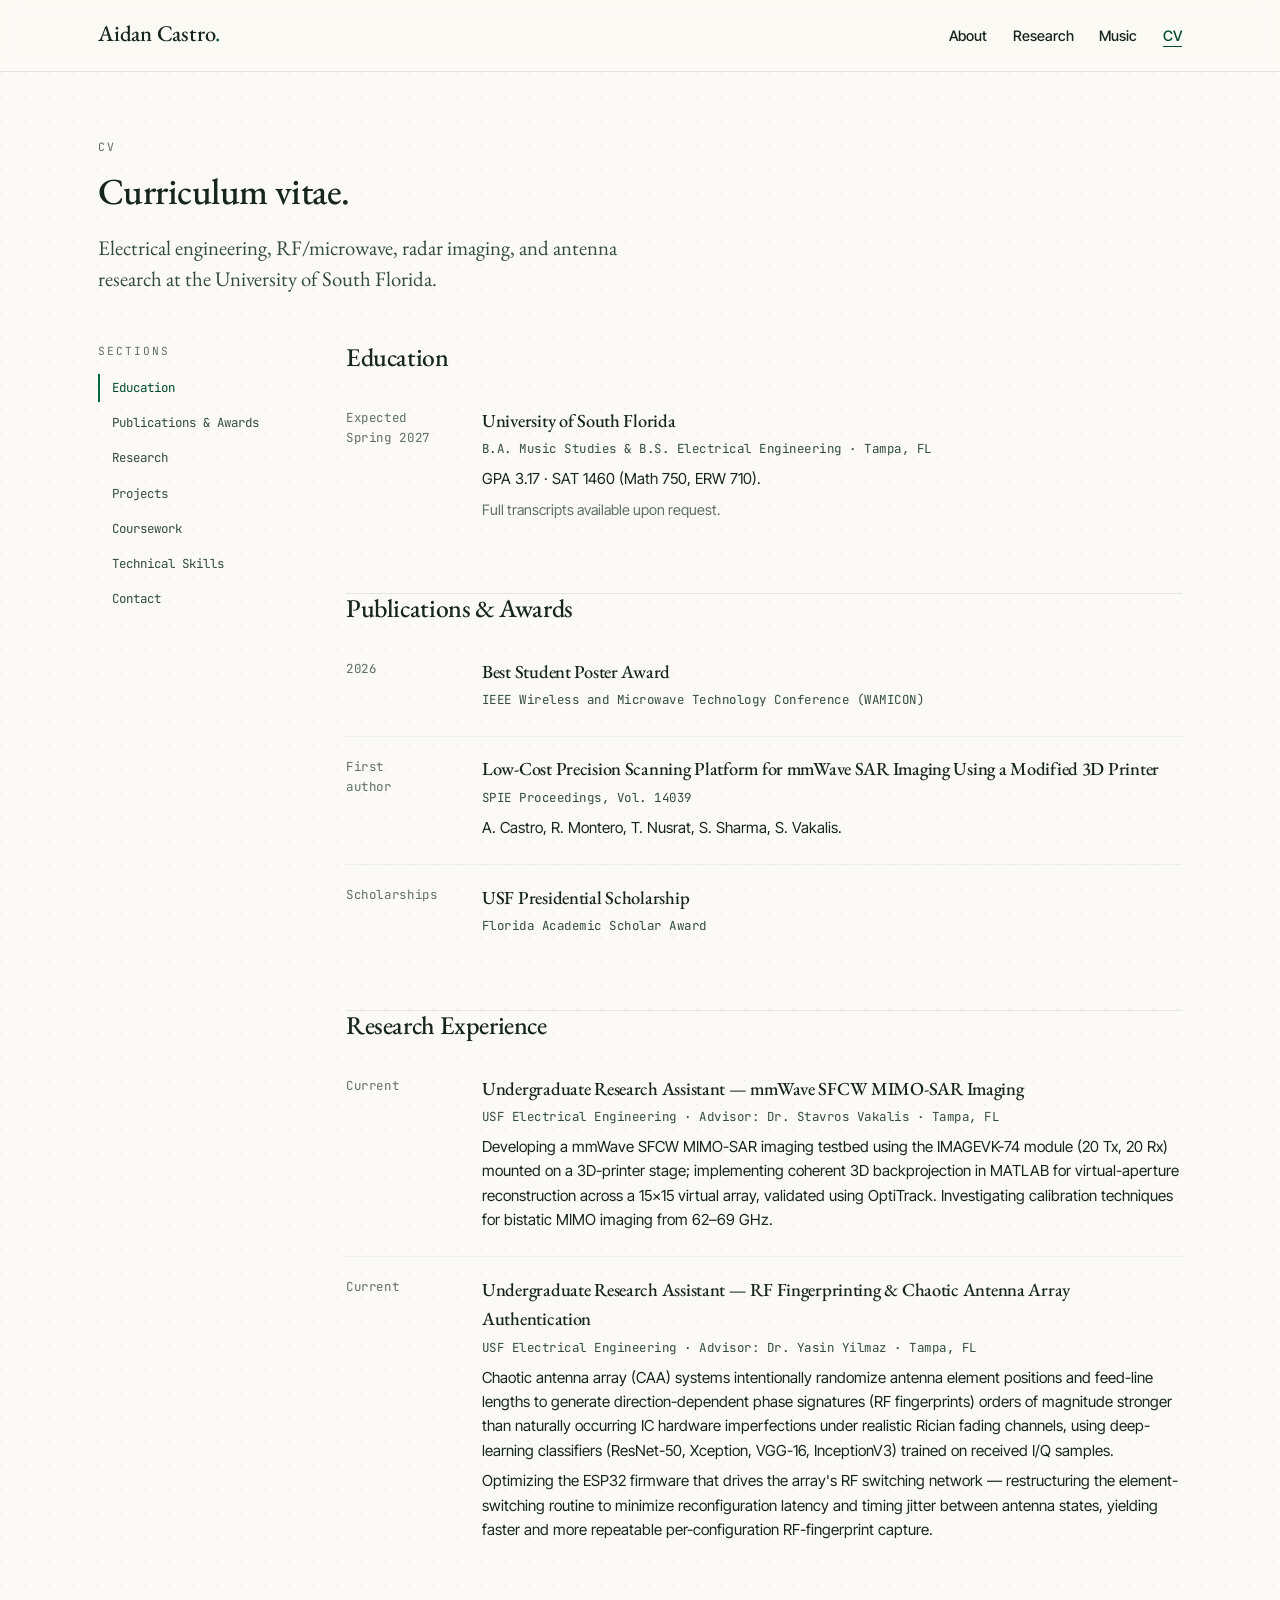
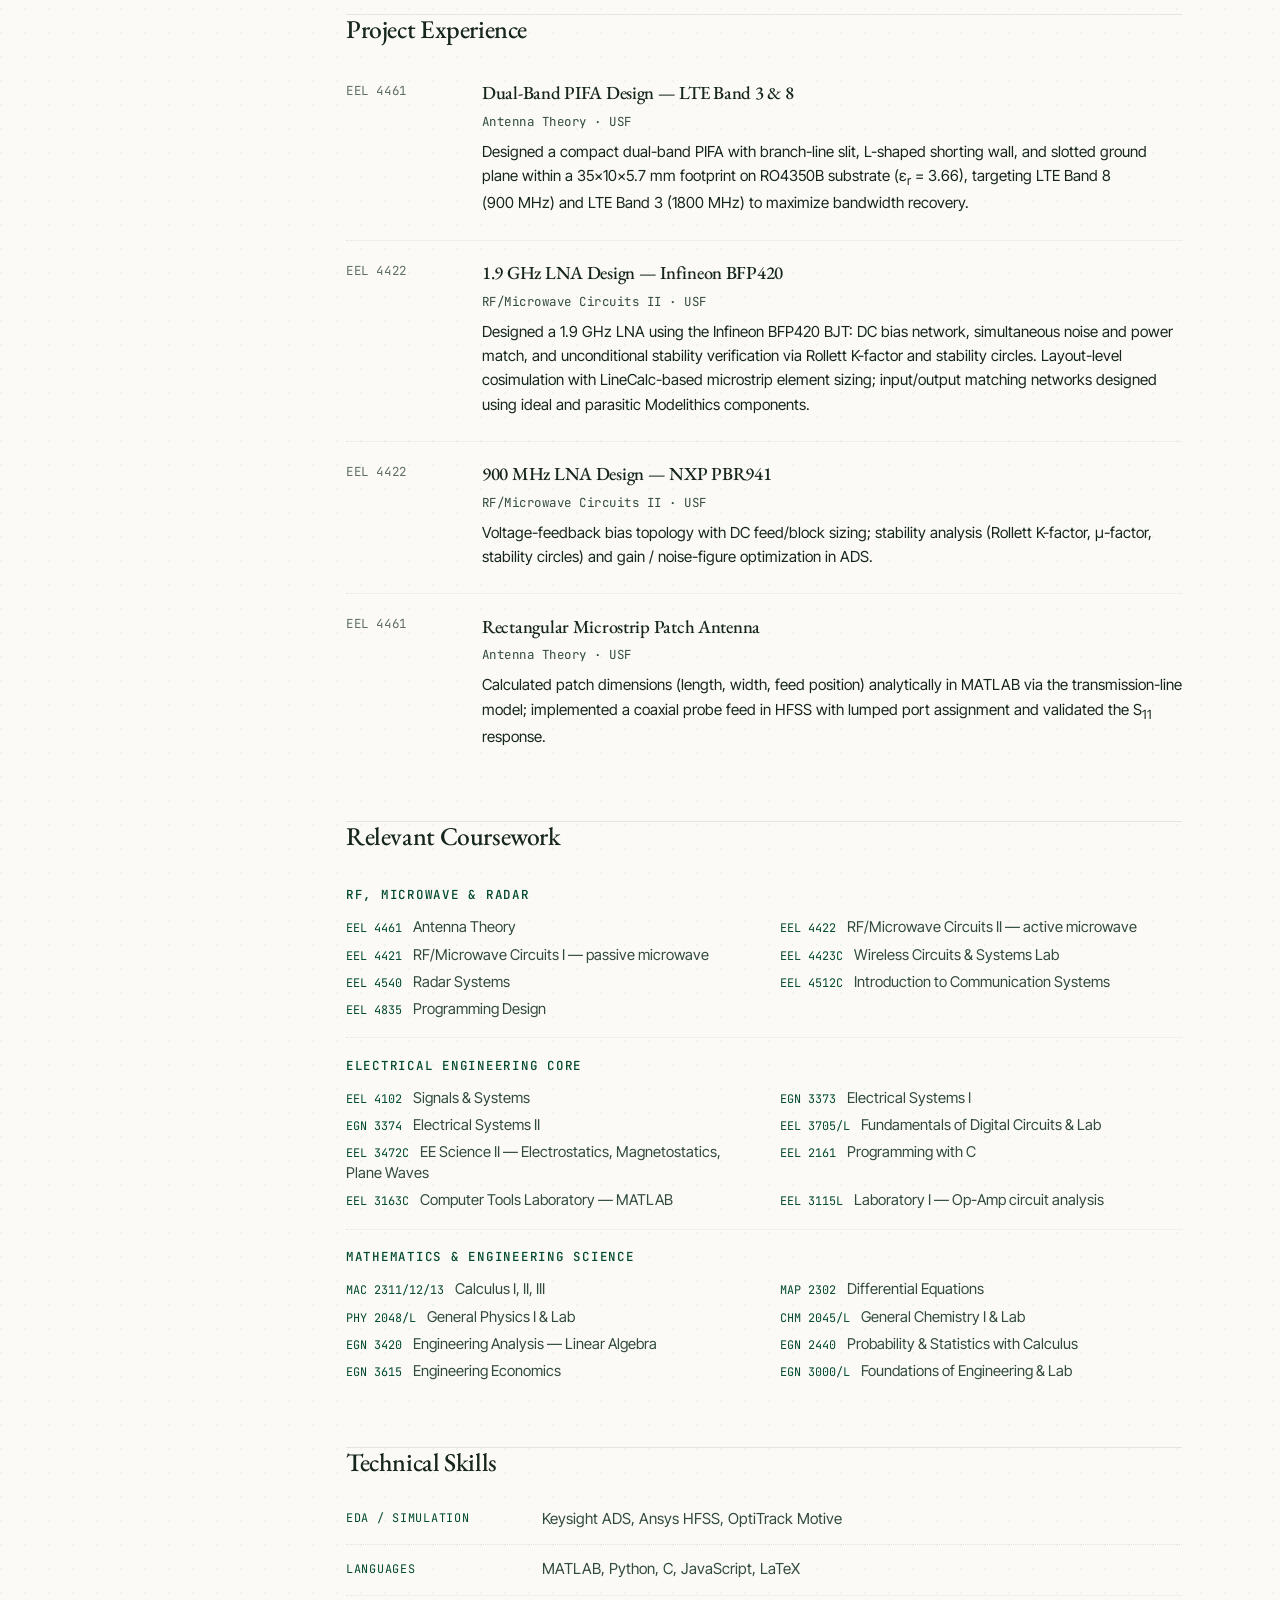
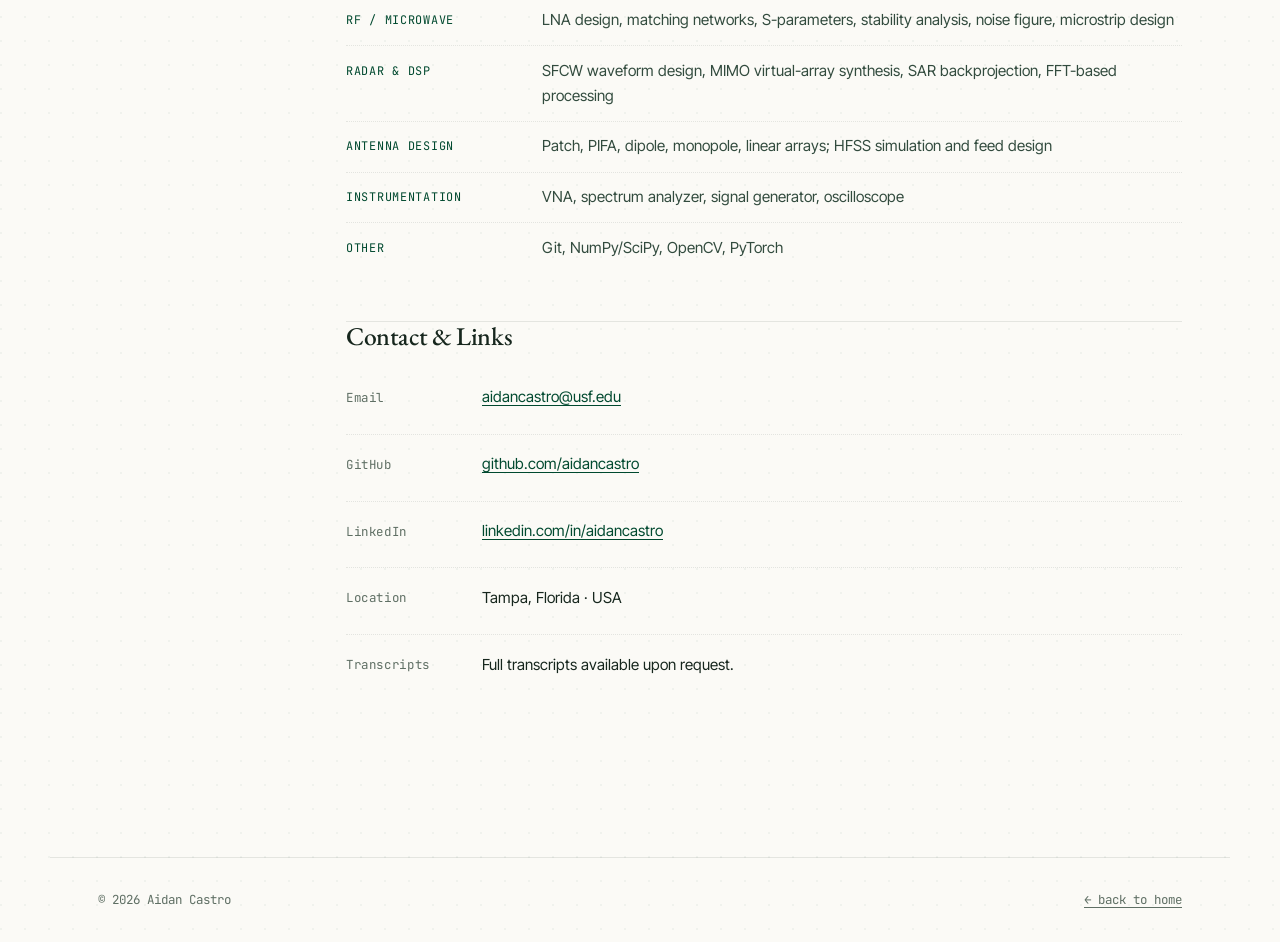
==== commit 0f7c2f76: "take out pifa from publicatiions" ====
--- a/cv.html
+++ b/cv.html
@@ -77,13 +77,6 @@
               <h4>Low-Cost Precision Scanning Platform for mmWave SAR Imaging Using a Modified 3D Printer</h4>
               <div class="where">SPIE Proceedings, Vol. 14039</div>
               <p>A. Castro, R. Montero, T. Nusrat, S. Sharma, S. Vakalis.</p>
-            </div>
-          </div>
-          <div class="cv-item">
-            <div class="when">In prep<br>2026</div>
-            <div>
-              <h4>Compact Dual-Band PIFA for LTE Bands 3 &amp; 8 with Parasitic Bandwidth Recovery</h4>
-              <div class="where">Manuscript in preparation</div>
             </div>
           </div>
           <div class="cv-item">
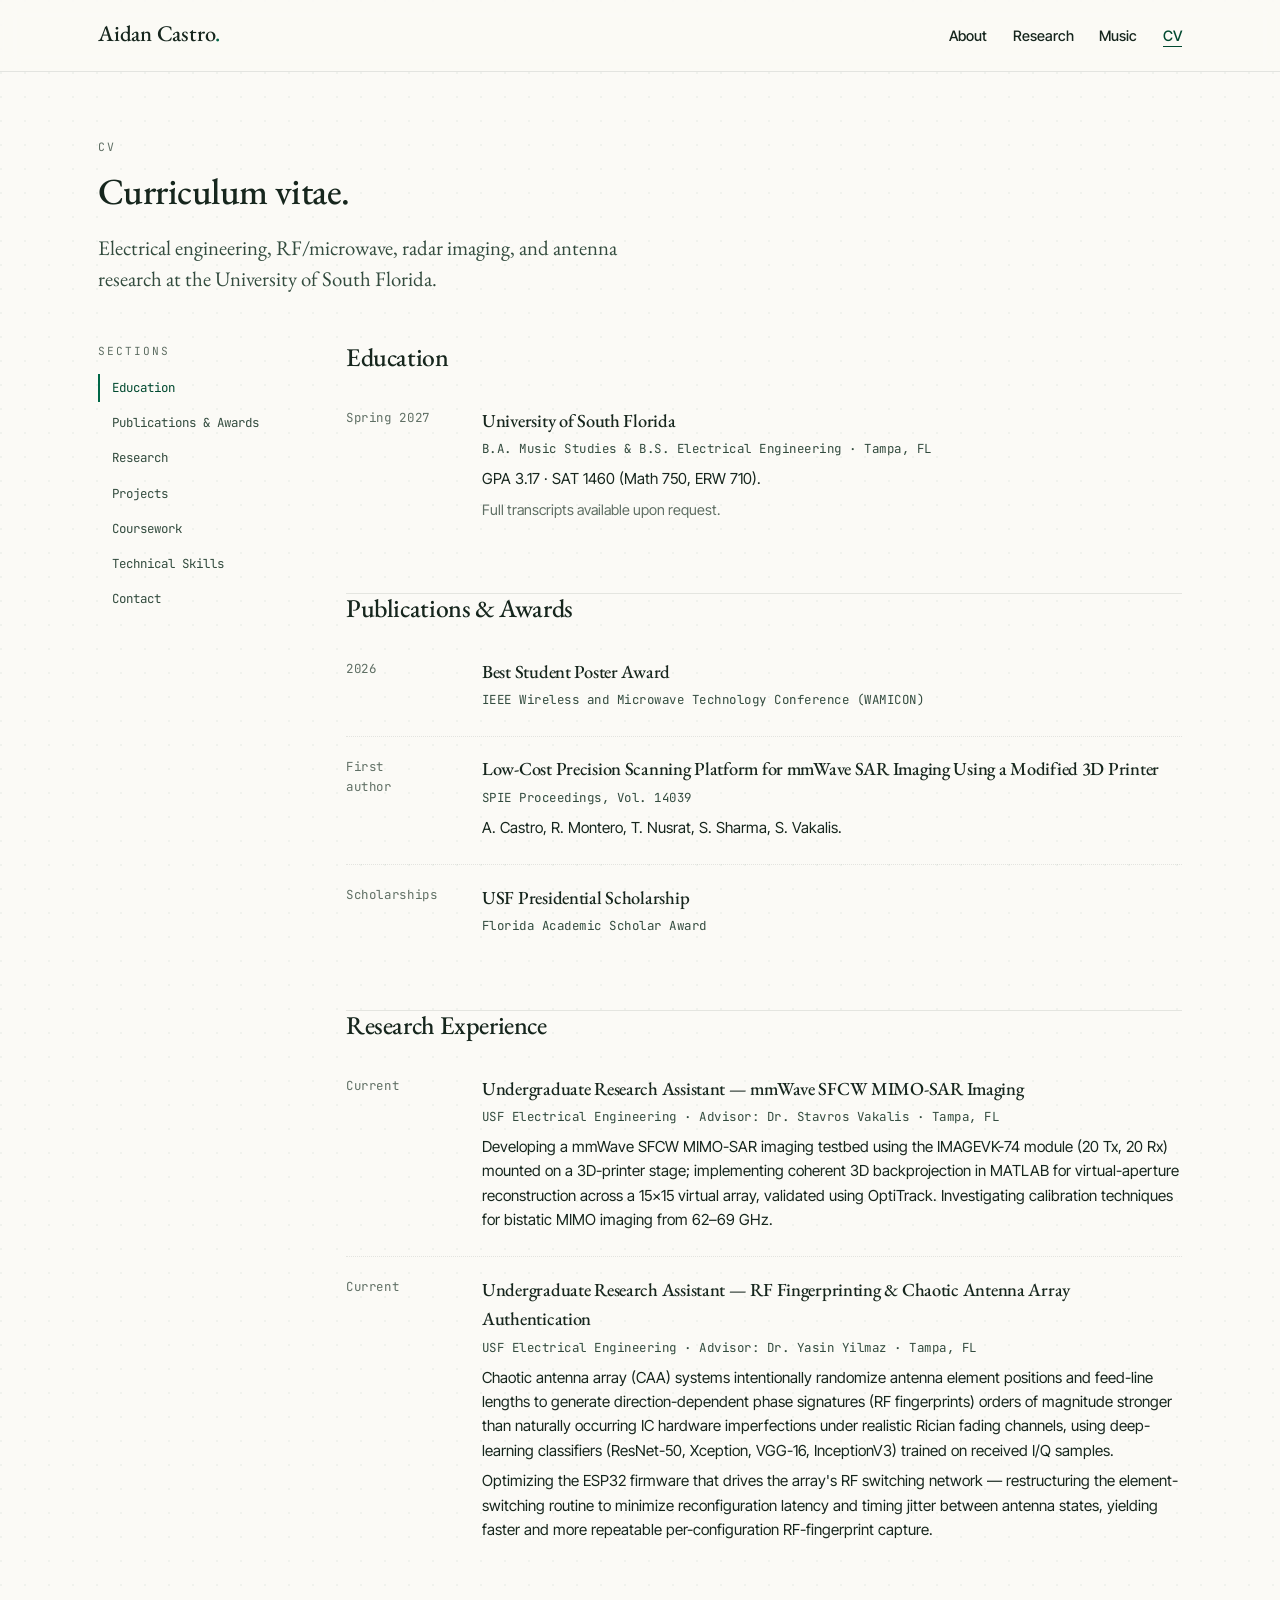
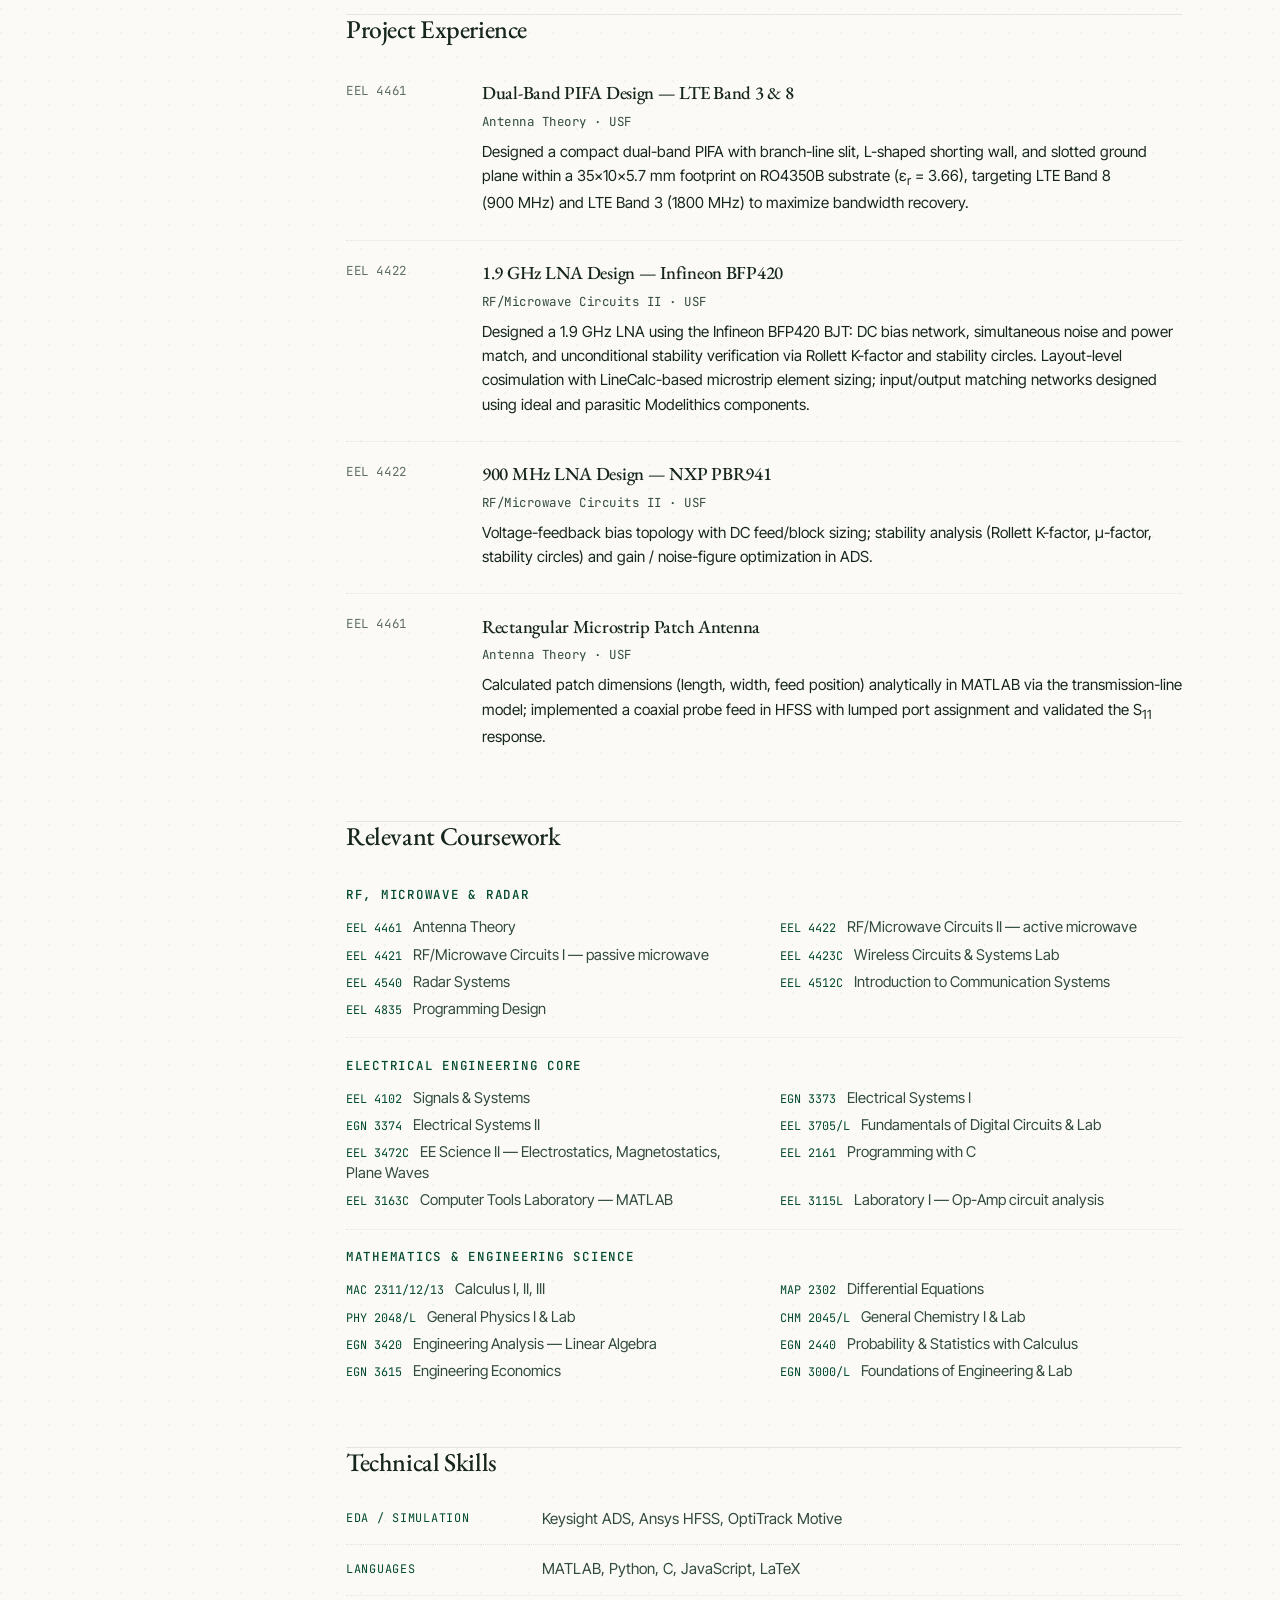
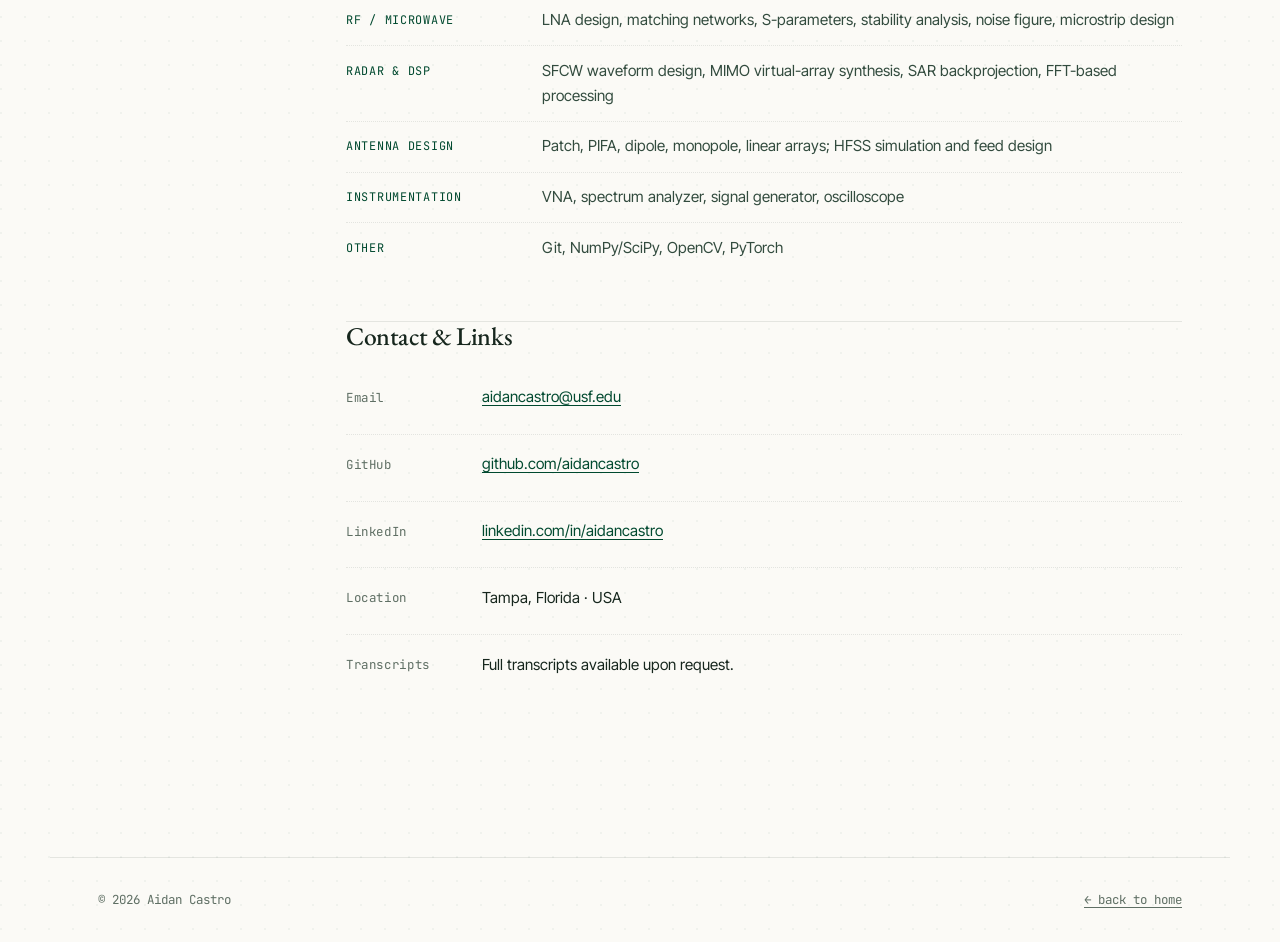
==== commit cdf391d8: "took out expected" ====
--- a/cv.html
+++ b/cv.html
@@ -52,7 +52,7 @@
         <section id="education">
           <h2>Education</h2>
           <div class="cv-item">
-            <div class="when">Expected<br>Spring 2027</div>
+            <div class="when">Spring 2027</div>
             <div>
               <h4>University of South Florida</h4>
               <div class="where">B.A. Music Studies &amp; B.S. Electrical Engineering · Tampa, FL</div>
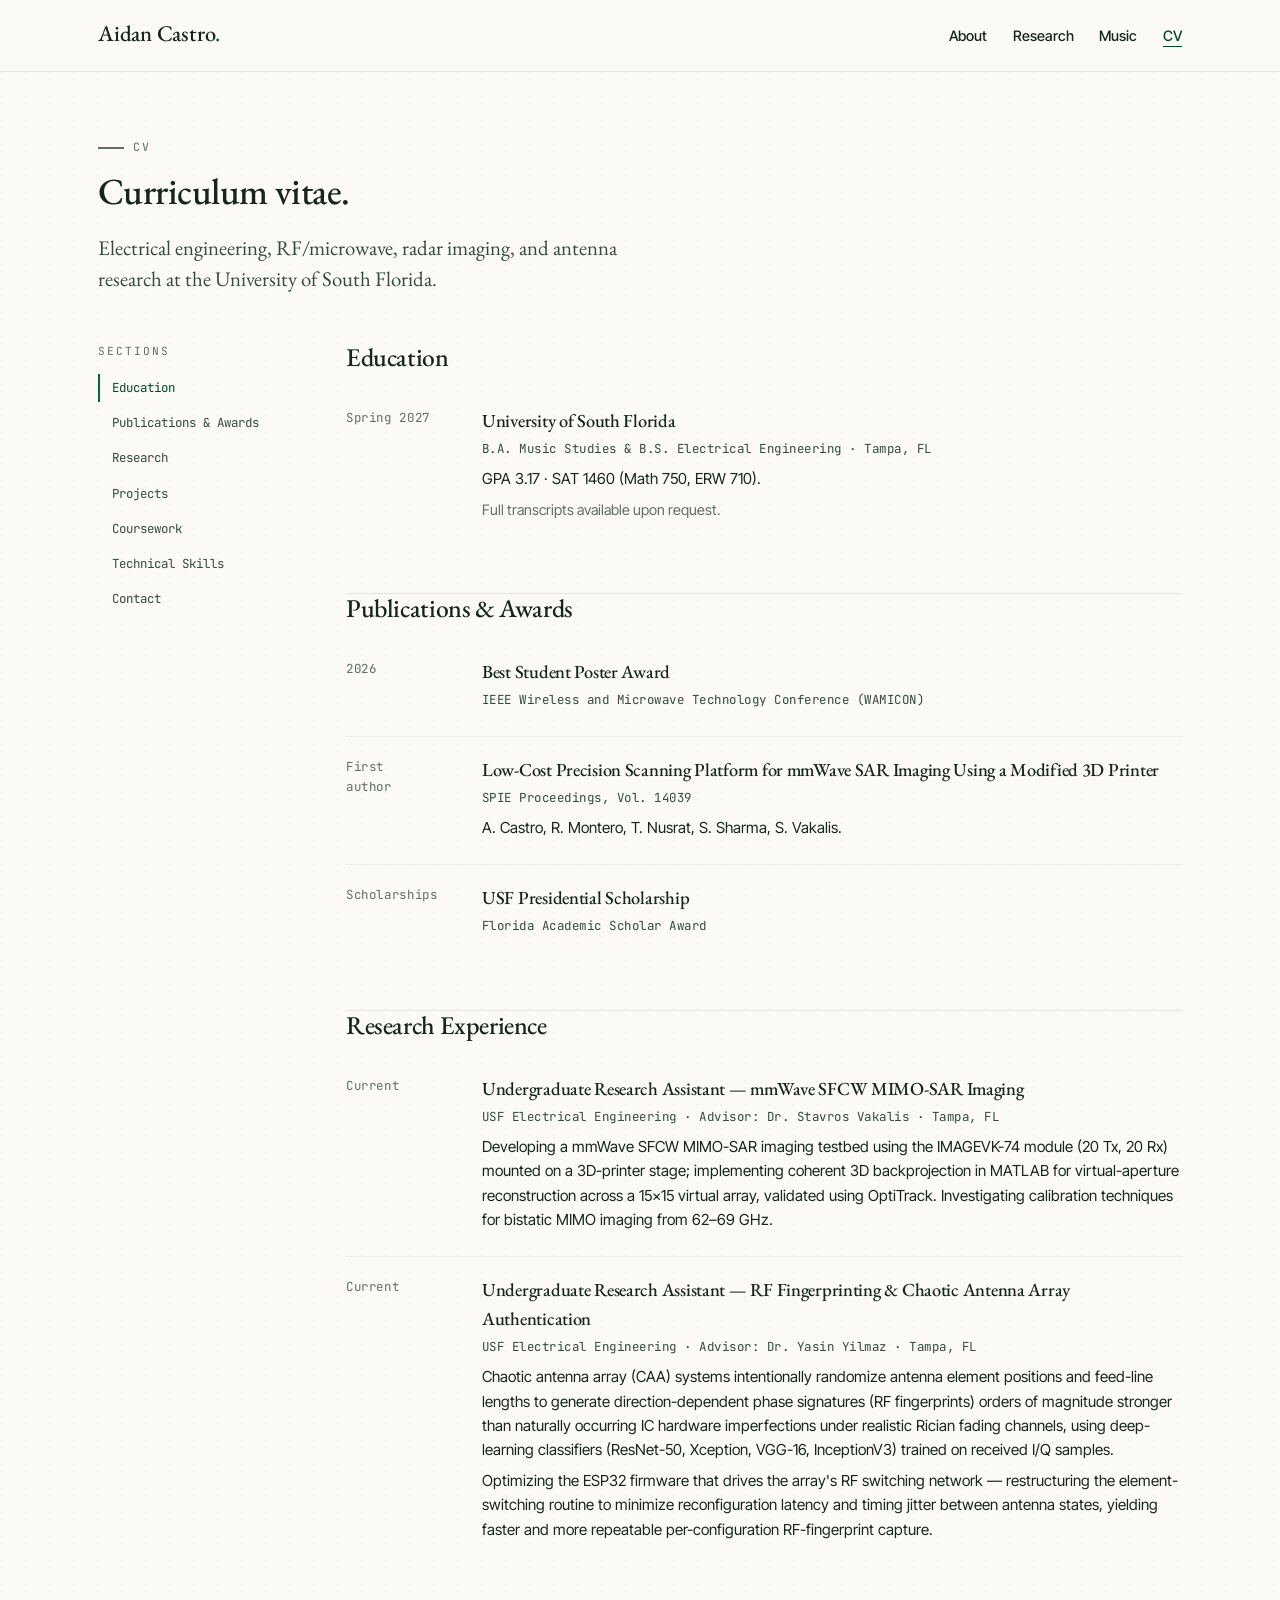
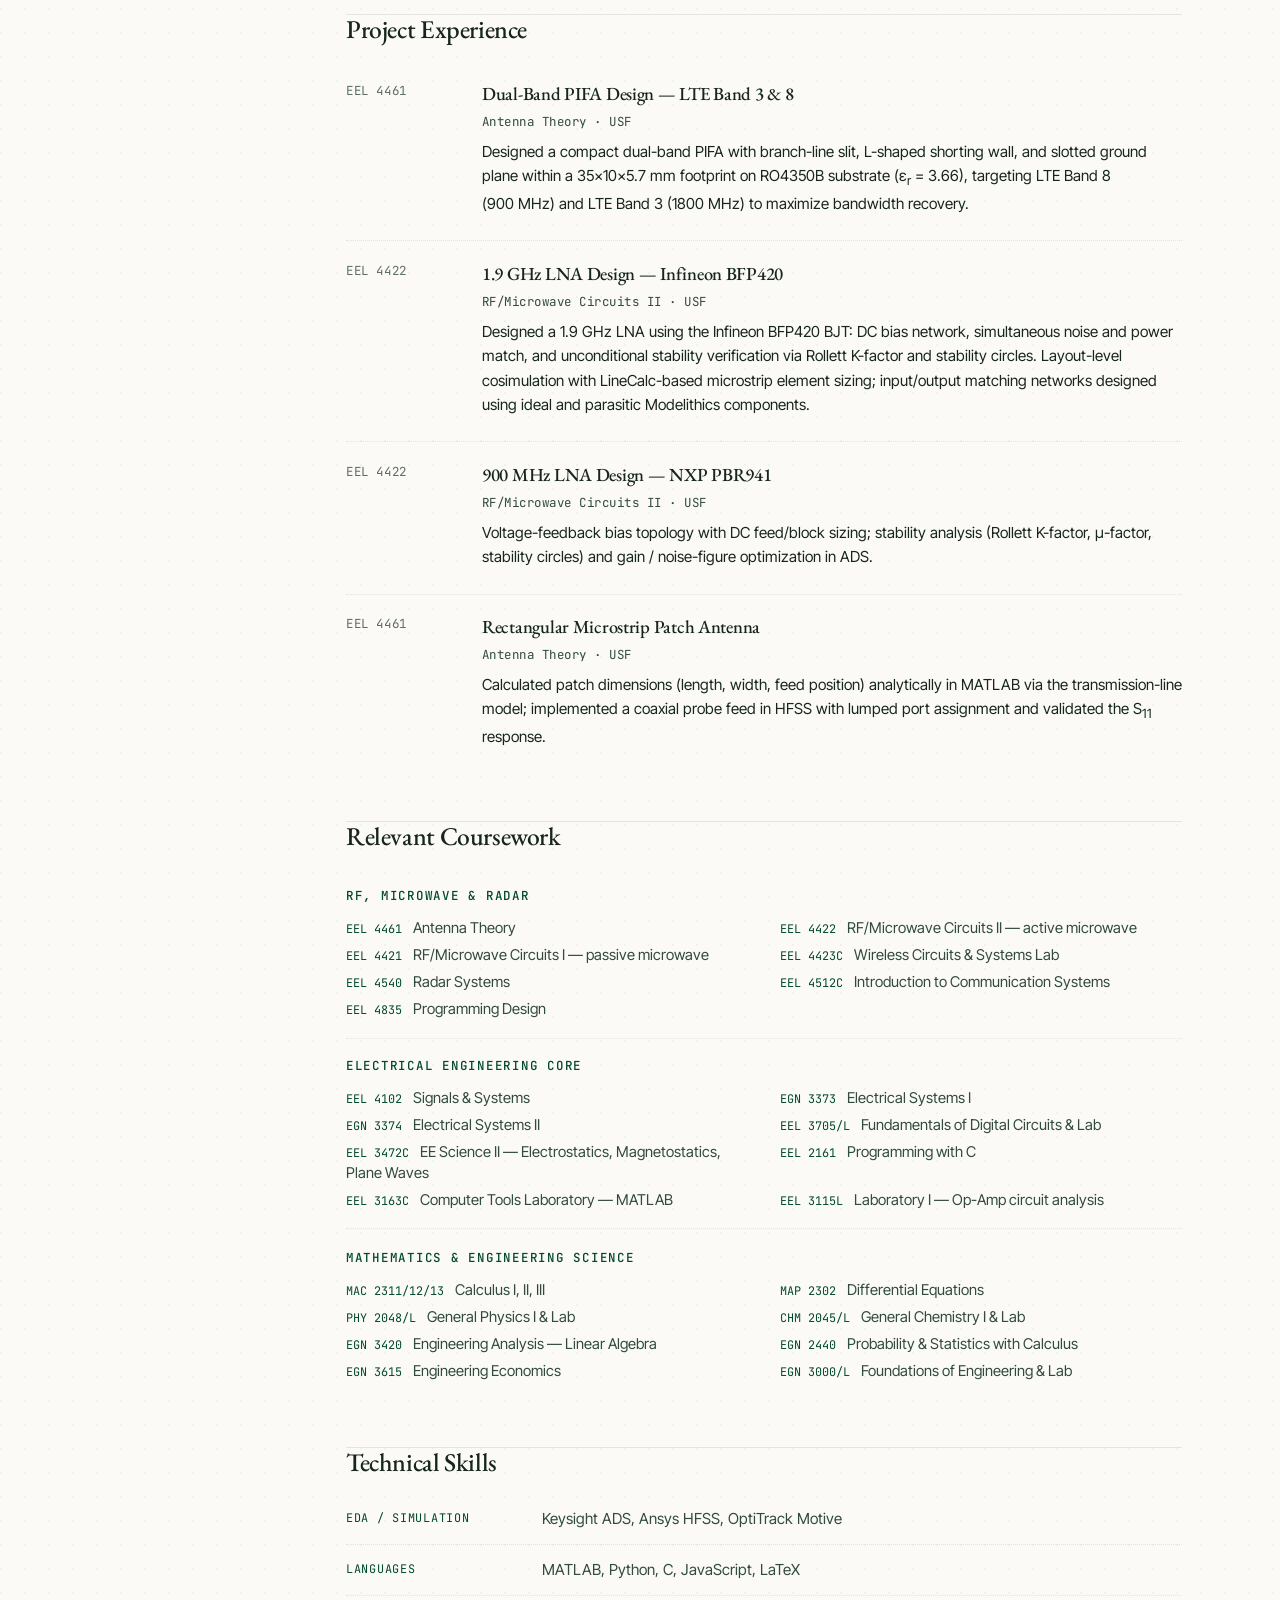
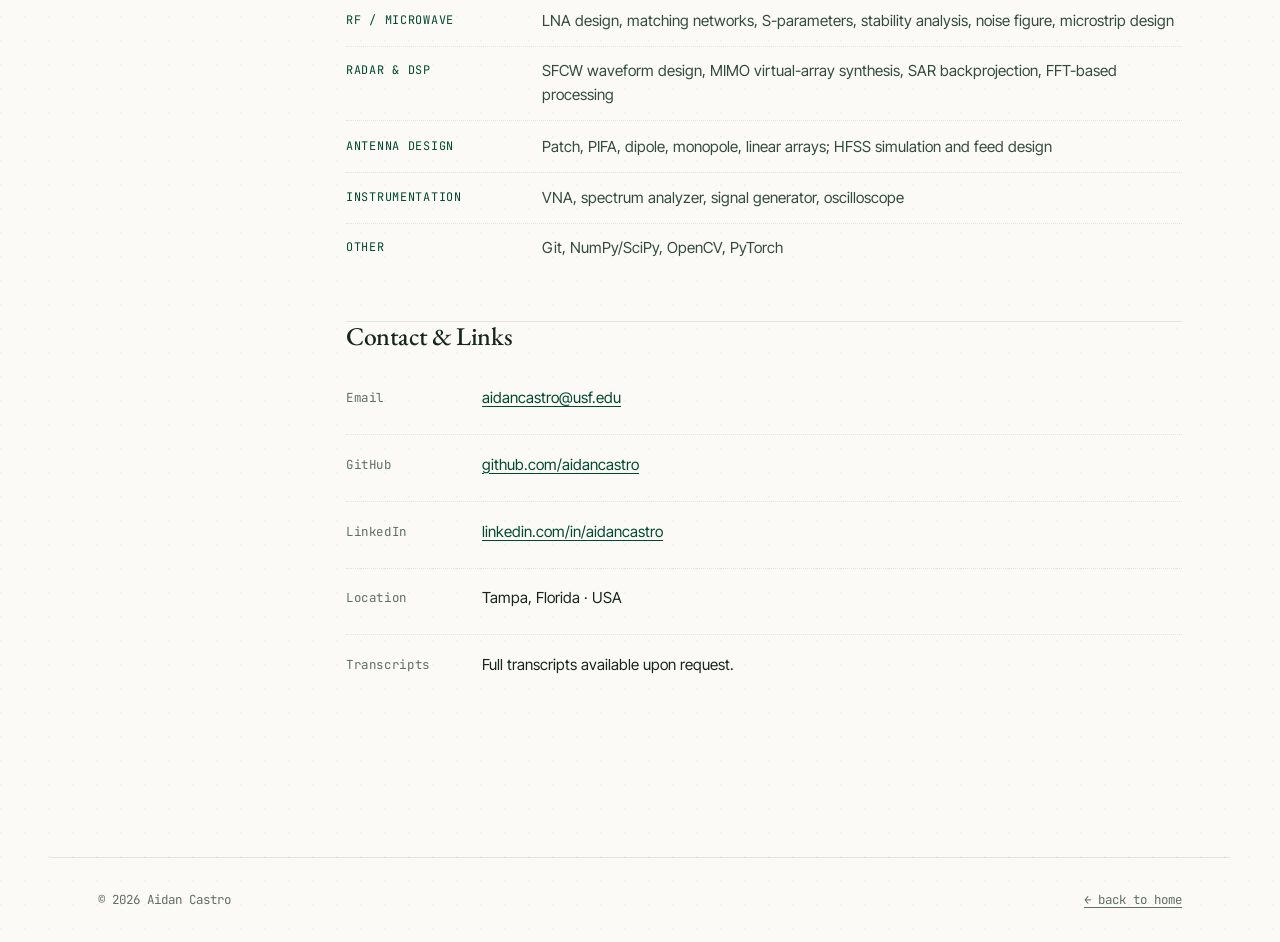
==== commit c81b2722: "new design" ====
--- a/cv.html
+++ b/cv.html
@@ -274,6 +274,7 @@
   onScroll();
 })();
 </script>
+<script src="assets/flow.js"></script>
 
 </body>
 </html>
--- a/assets/style.css
+++ b/assets/style.css
@@ -39,6 +39,14 @@
 
   --shadow-soft: 0 12px 28px rgba(0,73,47,0.12);
   --shadow-tile: 0 8px 24px rgba(0,73,47,0.10);
+
+  /* v4 — extended palette */
+  --teal:        #0e7c86;   /* spectrum teal — bridges green & gold */
+  --teal-soft:   #35a3ac;
+  --pine:        #0f1f18;   /* near-black green for dark panels */
+  --pine-2:      #142b20;
+  --mint:        #dcefe6;   /* pale green wash for section bands */
+  --grad-eng:    linear-gradient(120deg, #00492f 0%, #006747 45%, #0e7c86 100%);
 }
 
 * { box-sizing: border-box; margin: 0; padding: 0; }
@@ -637,3 +645,184 @@
 .hero-identity .name-block > *:nth-child(3) { animation-delay: 0.26s; }
 .hero-identity .name-block > *:nth-child(4) { animation-delay: 0.34s; }
 .headshot { animation: rise 0.7s ease-out 0.05s backwards; }
+
+/* ============================================================
+   v4 — visual flow layer
+   scroll reveals · richer surfaces · module spotlight
+   ============================================================ */
+
+/* --- scroll reveal system (flow.js toggles .in-view) --- */
+.reveal {
+  opacity: 0;
+  transform: translateY(22px);
+  transition: opacity 0.7s cubic-bezier(0.22, 1, 0.36, 1),
+              transform 0.7s cubic-bezier(0.22, 1, 0.36, 1);
+  transition-delay: calc(var(--stagger, 0) * 90ms);
+  will-change: opacity, transform;
+}
+.reveal.in-view { opacity: 1; transform: none; }
+@media (prefers-reduced-motion: reduce) {
+  .reveal { opacity: 1; transform: none; transition: none; }
+}
+
+/* eyebrow rule that draws itself in as the section arrives */
+.eyebrow { position: relative; padding-left: 2.2rem; }
+.eyebrow::before {
+  content: '';
+  position: absolute; left: 0; top: 50%;
+  height: 2px; width: 1.6rem;
+  background: currentColor;
+  transform: scaleX(0); transform-origin: left center;
+  transition: transform 0.8s cubic-bezier(0.22, 1, 0.36, 1) 0.15s;
+}
+.in-view .eyebrow::before, .eyebrow.in-view::before { transform: scaleX(1); }
+
+/* --- richer section rhythm: alternating pale-green bands --- */
+section.band {
+  background: linear-gradient(180deg, var(--mint) 0%, rgba(220,239,230,0.35) 100%);
+  border-top: 1px solid var(--rule);
+  margin: 0 calc(-1 * var(--gutter));
+  padding-left: var(--gutter); padding-right: var(--gutter);
+}
+
+/* --- image treatments --- */
+.dest-tile .tile-visual img,
+.proj-card .visual img,
+.scroll-card .photo img {
+  transition: transform 0.6s cubic-bezier(0.22, 1, 0.36, 1), filter 0.6s;
+}
+.dest-tile:hover .tile-visual img,
+.proj-card:hover .visual img,
+.scroll-card:hover .photo img { transform: scale(1.05); }
+.dest-tile .tile-visual::after,
+.proj-card .visual::after {
+  content: '';
+  position: absolute; inset: 0;
+  background: linear-gradient(180deg, transparent 55%, rgba(0,73,47,0.18) 100%);
+  pointer-events: none;
+}
+figure.project img, .img-slide > img {
+  transition: transform 0.5s cubic-bezier(0.22, 1, 0.36, 1);
+}
+.img-slide:hover > img { transform: scale(1.02); }
+
+/* hero rings: slow resonance pulse */
+@keyframes ring-pulse {
+  0%, 100% { opacity: 0.45; transform: translateY(-50%) scale(1); }
+  50%      { opacity: 0.75; transform: translateY(-50%) scale(1.06); }
+}
+.hero-banner::after { animation: ring-pulse 6s ease-in-out infinite; }
+
+/* --- MODULE SPOTLIGHT (dark panel, IMAGEVK-74) --- */
+.module-feature {
+  background:
+    radial-gradient(ellipse at 75% 30%, rgba(14,124,134,0.25) 0%, transparent 55%),
+    repeating-linear-gradient(90deg, rgba(255,255,255,0.03) 0 1px, transparent 1px 22px),
+    linear-gradient(135deg, var(--pine) 0%, var(--pine-2) 60%, #0c3325 100%);
+  color: var(--paper);
+  margin: 0 calc(-1 * var(--gutter));
+  padding: 3.75rem var(--gutter);
+  border-top: 3px solid var(--copper);
+  position: relative;
+  overflow: hidden;
+}
+.module-feature .eyebrow { color: var(--gold); }
+.module-feature h2 { color: var(--paper); }
+.module-feature p { color: rgba(251,250,246,0.82); max-width: 58ch; }
+.module-grid {
+  display: grid; grid-template-columns: 1.1fr 0.9fr;
+  gap: 3rem; align-items: center;
+  max-width: var(--maxw); margin: 0 auto;
+  position: relative; z-index: 1;
+}
+.module-visual {
+  position: relative;
+  display: flex; align-items: center; justify-content: center;
+  padding: 1.5rem;
+}
+.module-visual img {
+  width: 100%; max-width: 420px; display: block;
+  border-radius: 6px;
+  box-shadow: 0 24px 60px rgba(0,0,0,0.45);
+  position: relative; z-index: 2;
+  background: #fff;
+}
+/* animated radar rings behind the module */
+.module-visual::before, .module-visual::after {
+  content: '';
+  position: absolute; top: 50%; left: 50%;
+  width: 340px; height: 340px;
+  margin: -170px 0 0 -170px;
+  border: 1px solid rgba(207,196,147,0.5);
+  border-radius: 50%;
+  animation: radar-ring 4s ease-out infinite;
+  z-index: 1;
+}
+.module-visual::after { animation-delay: 2s; }
+@keyframes radar-ring {
+  0%   { transform: scale(0.55); opacity: 0.8; }
+  100% { transform: scale(1.5);  opacity: 0; }
+}
+@media (prefers-reduced-motion: reduce) {
+  .module-visual::before, .module-visual::after, .hero-banner::after { animation: none; }
+}
+.module-specs {
+  list-style: none; margin: 1.25rem 0 1.5rem;
+  display: grid; grid-template-columns: 1fr 1fr; gap: 0.6rem 1.5rem;
+}
+.module-specs li {
+  font-family: var(--mono); font-size: 0.8rem; letter-spacing: 0.03em;
+  color: rgba(251,250,246,0.9);
+  padding-left: 1.1rem; position: relative;
+}
+.module-specs li::before {
+  content: '▸'; position: absolute; left: 0; color: var(--teal-soft);
+}
+.module-feature .btn {
+  border-color: var(--gold); color: var(--gold);
+}
+.module-feature .btn:hover { background: var(--gold); color: var(--pine); }
+.module-credit {
+  font-family: var(--mono); font-size: 0.68rem;
+  color: rgba(251,250,246,0.45); margin-top: 0.75rem;
+}
+
+/* --- news timeline: animated dot + connecting line --- */
+.news-list { list-style: none; max-width: 62ch; position: relative; }
+.news-list li {
+  padding: 0.65rem 0 0.65rem 1.6rem;
+  border-bottom: 1px dotted var(--rule);
+  display: grid; grid-template-columns: 7rem 1fr; gap: 1.25rem;
+  position: relative;
+}
+.news-list li:last-child { border-bottom: none; }
+.news-list li::before {
+  content: '';
+  position: absolute; left: 0; top: 1.15rem;
+  width: 9px; height: 9px; border-radius: 50%;
+  background: var(--copper);
+  box-shadow: 0 0 0 3px rgba(0,103,71,0.15);
+}
+.news-list li:first-child::before {
+  background: var(--teal);
+  animation: news-pulse 2.5s ease-in-out infinite;
+}
+@keyframes news-pulse {
+  0%, 100% { box-shadow: 0 0 0 3px rgba(14,124,134,0.2); }
+  50%      { box-shadow: 0 0 0 7px rgba(14,124,134,0.08); }
+}
+.news-list .date {
+  font-family: var(--mono); font-size: 0.78rem; color: var(--ink-mute);
+}
+
+/* gradient keyword accents in headings */
+.grad-text {
+  background: var(--grad-eng);
+  -webkit-background-clip: text; background-clip: text;
+  -webkit-text-fill-color: transparent; color: transparent;
+}
+
+@media (max-width: 880px) {
+  .module-grid { grid-template-columns: 1fr; gap: 2rem; }
+  .module-specs { grid-template-columns: 1fr; }
+}
